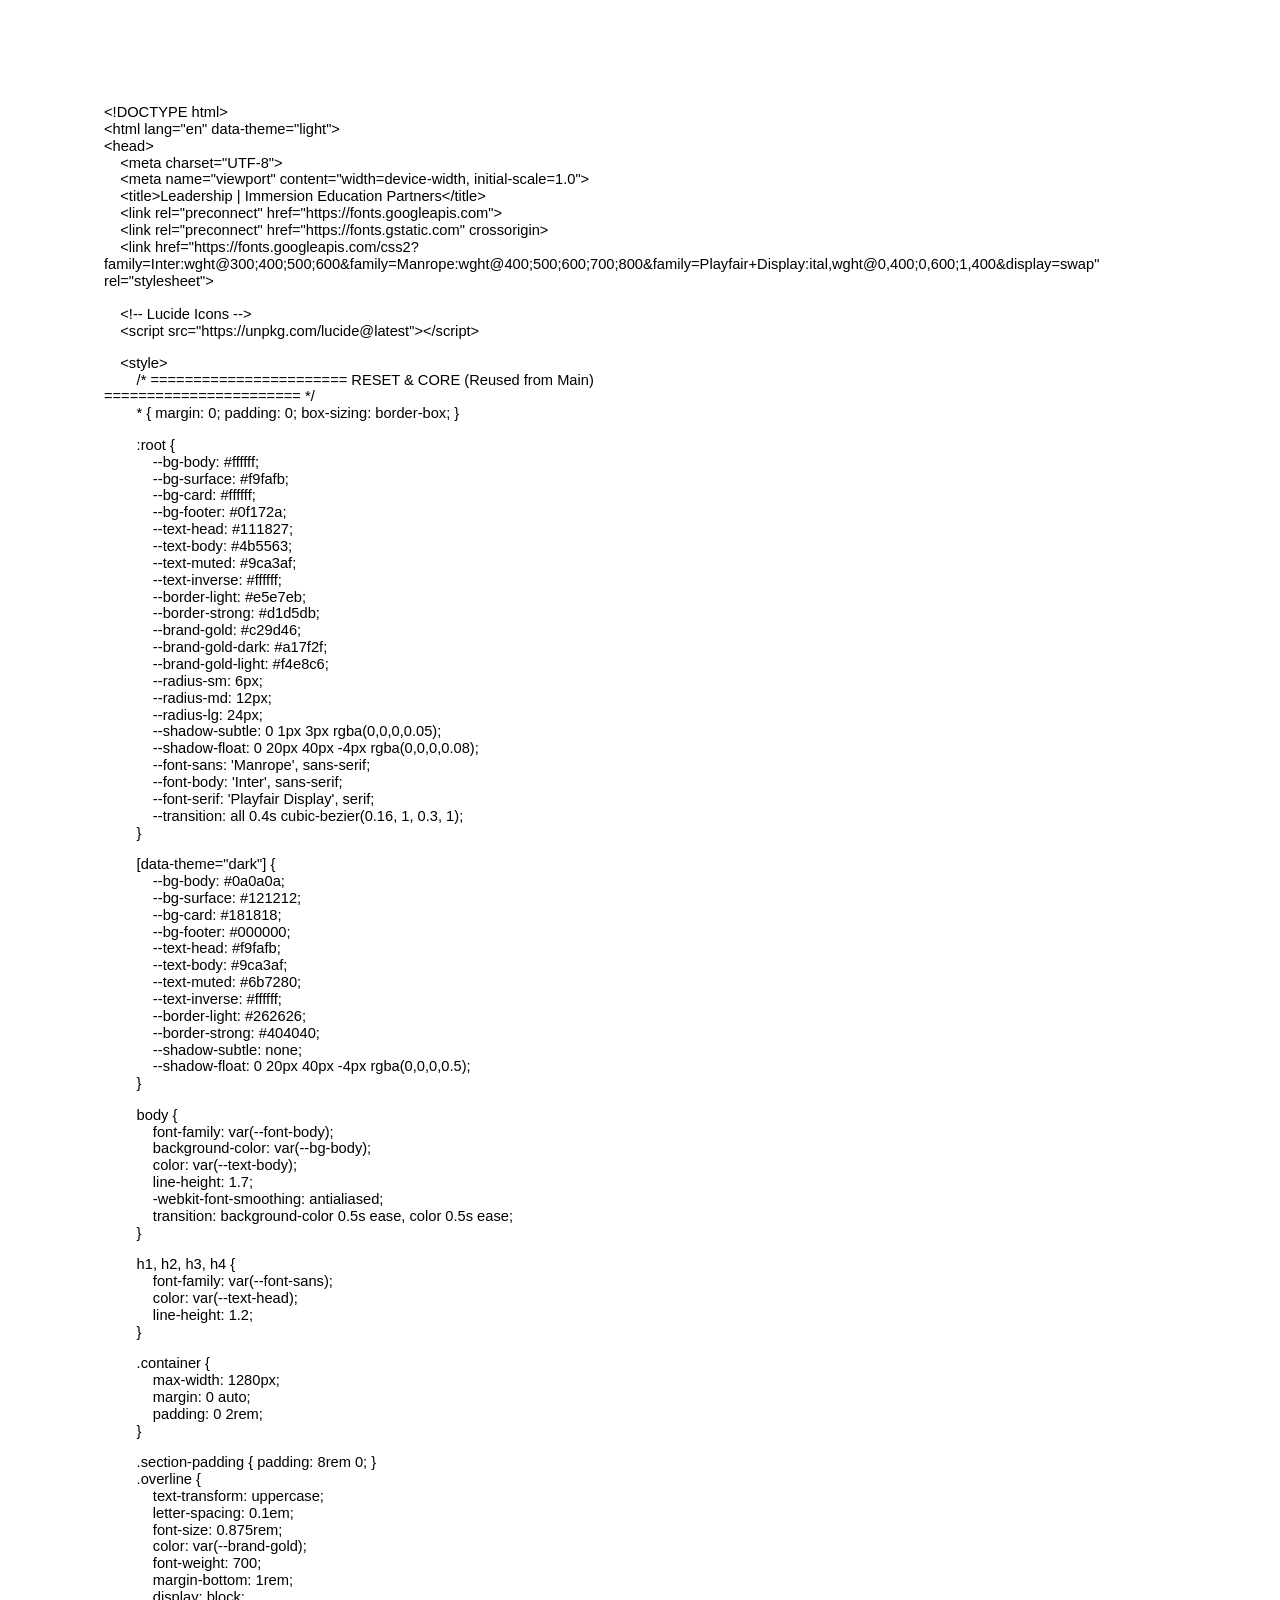
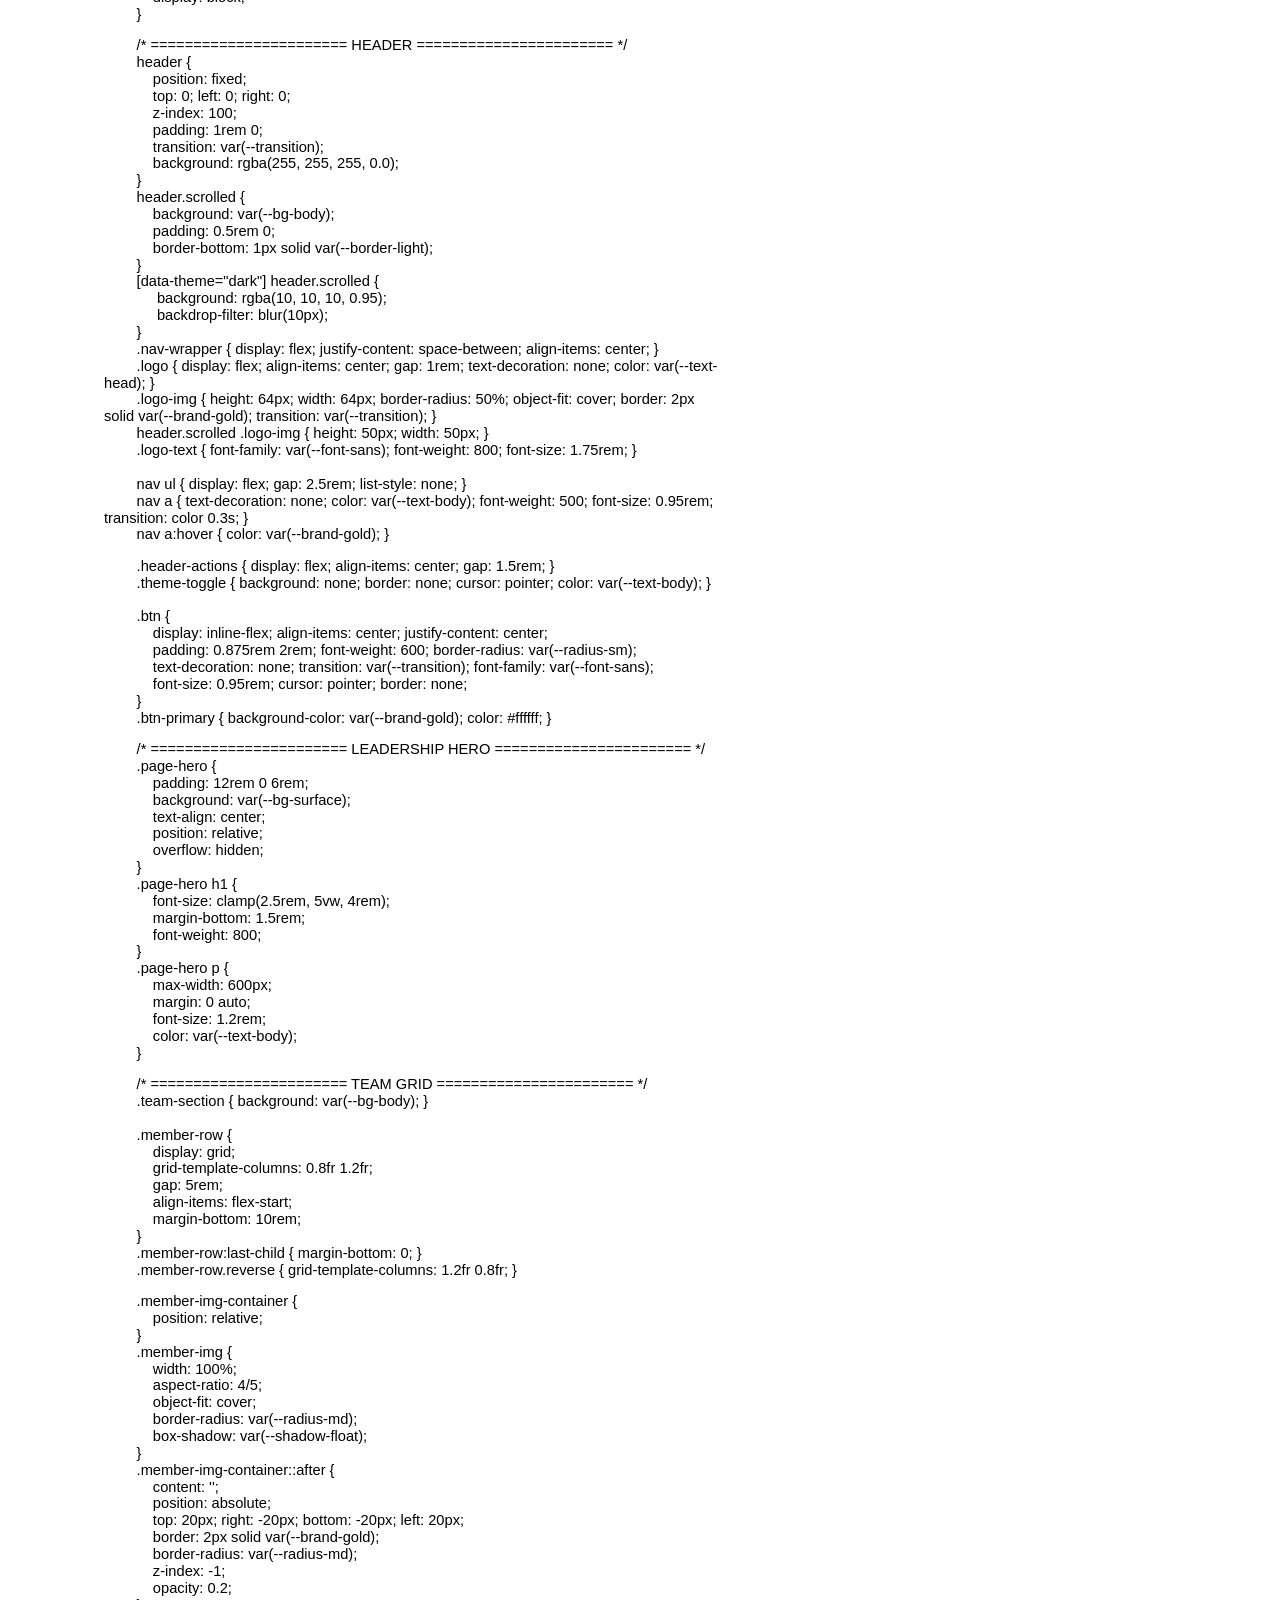
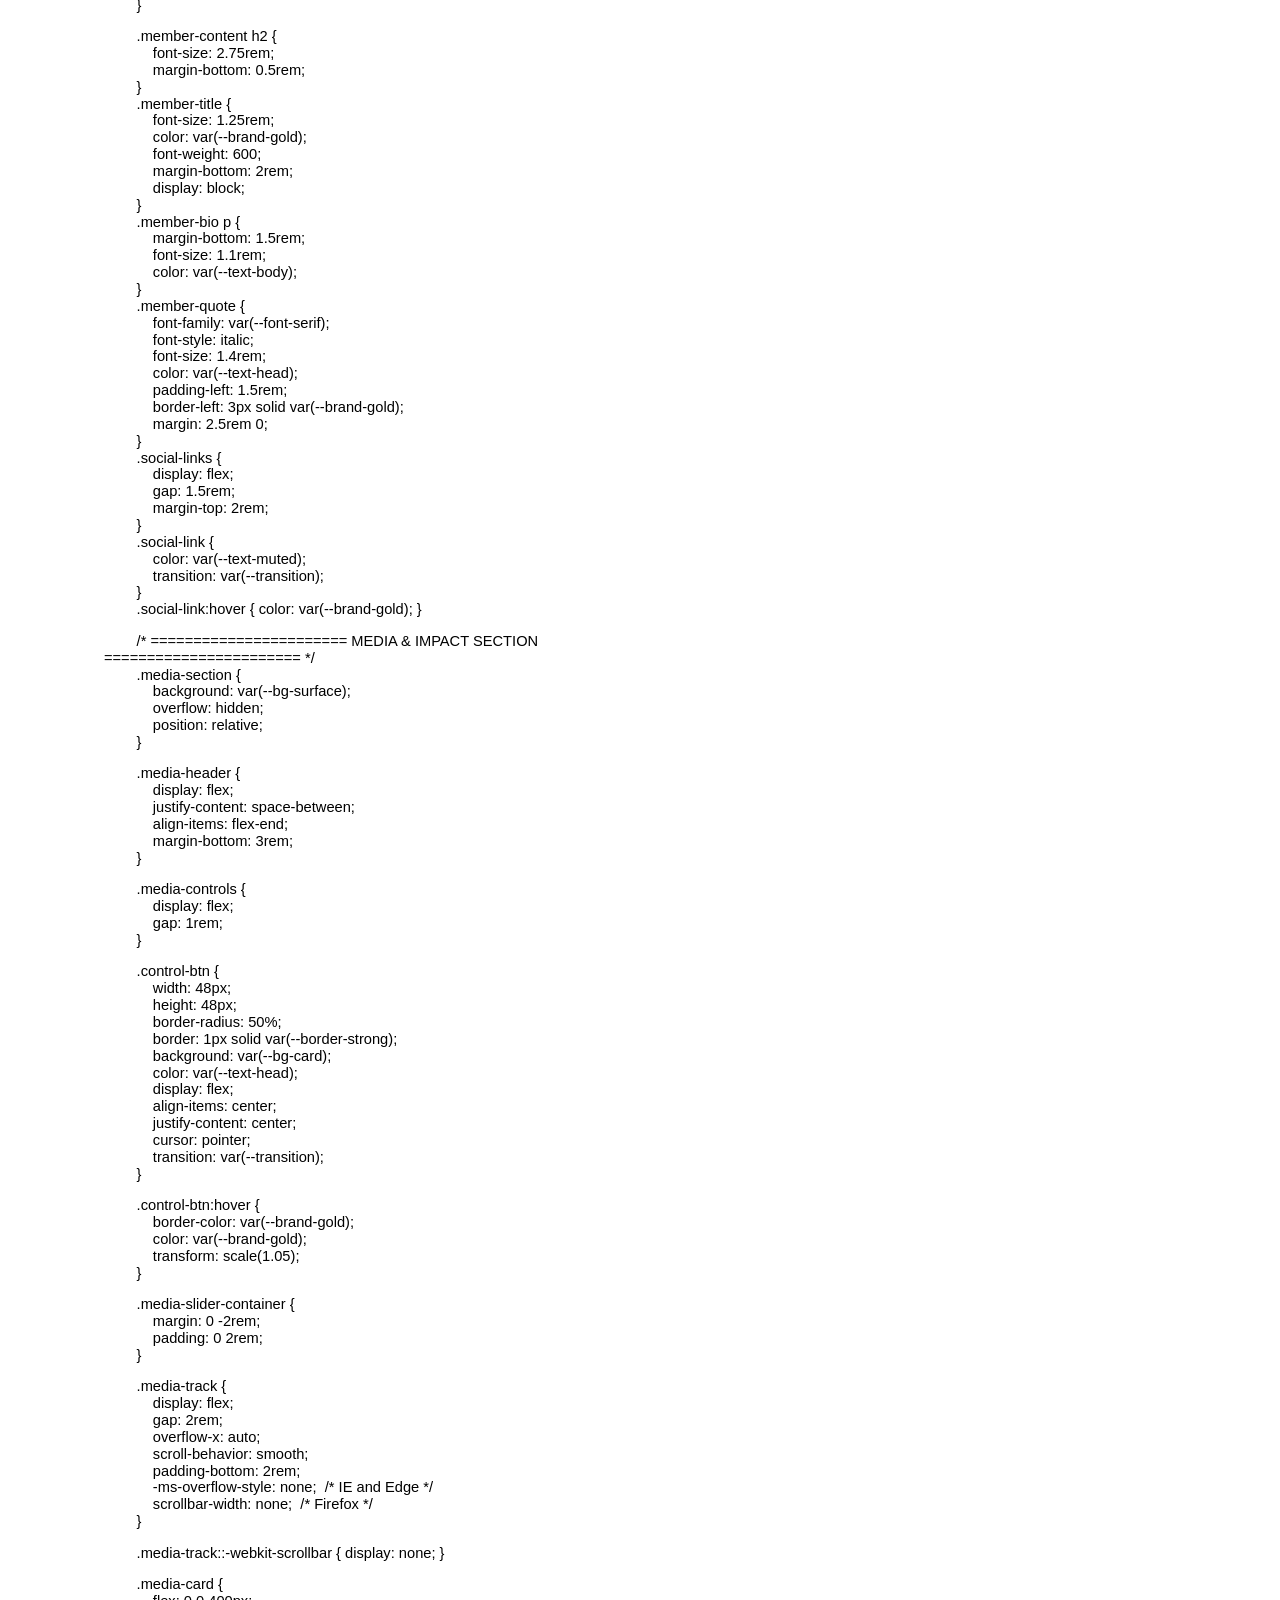
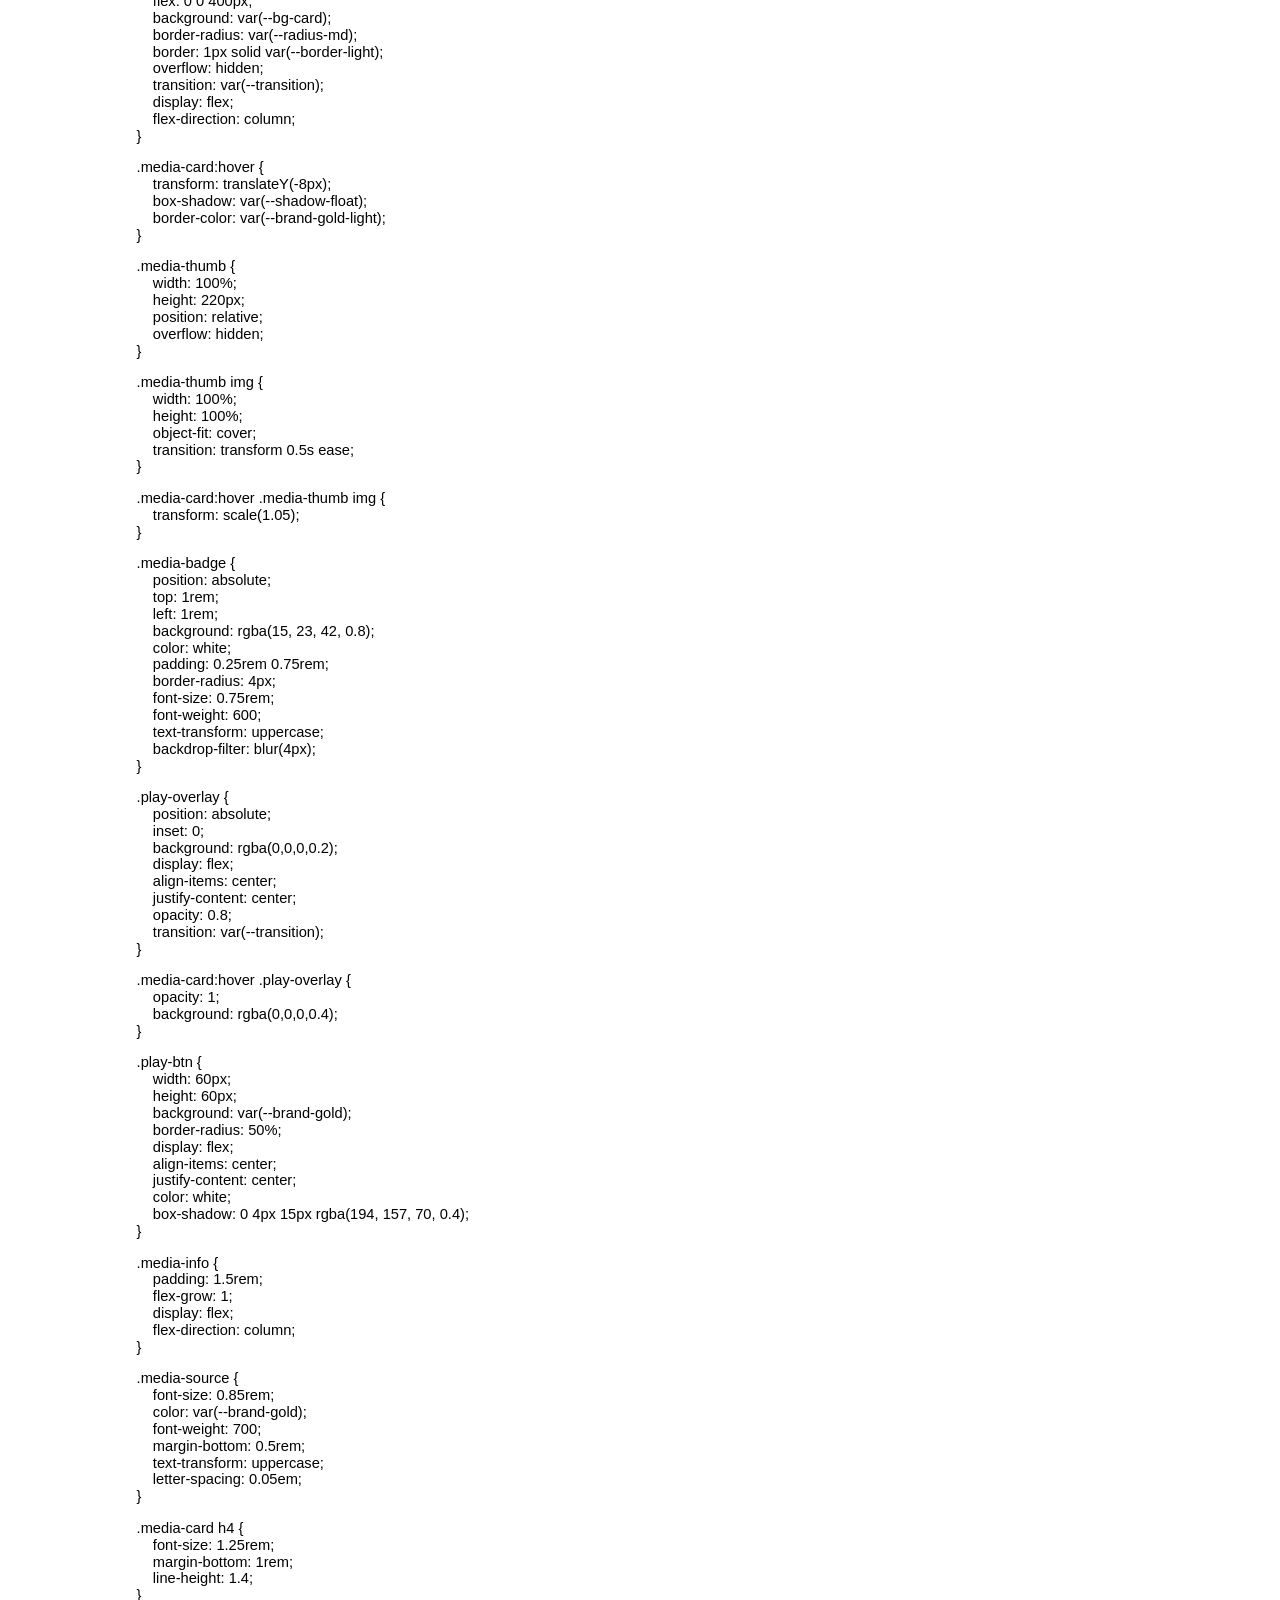
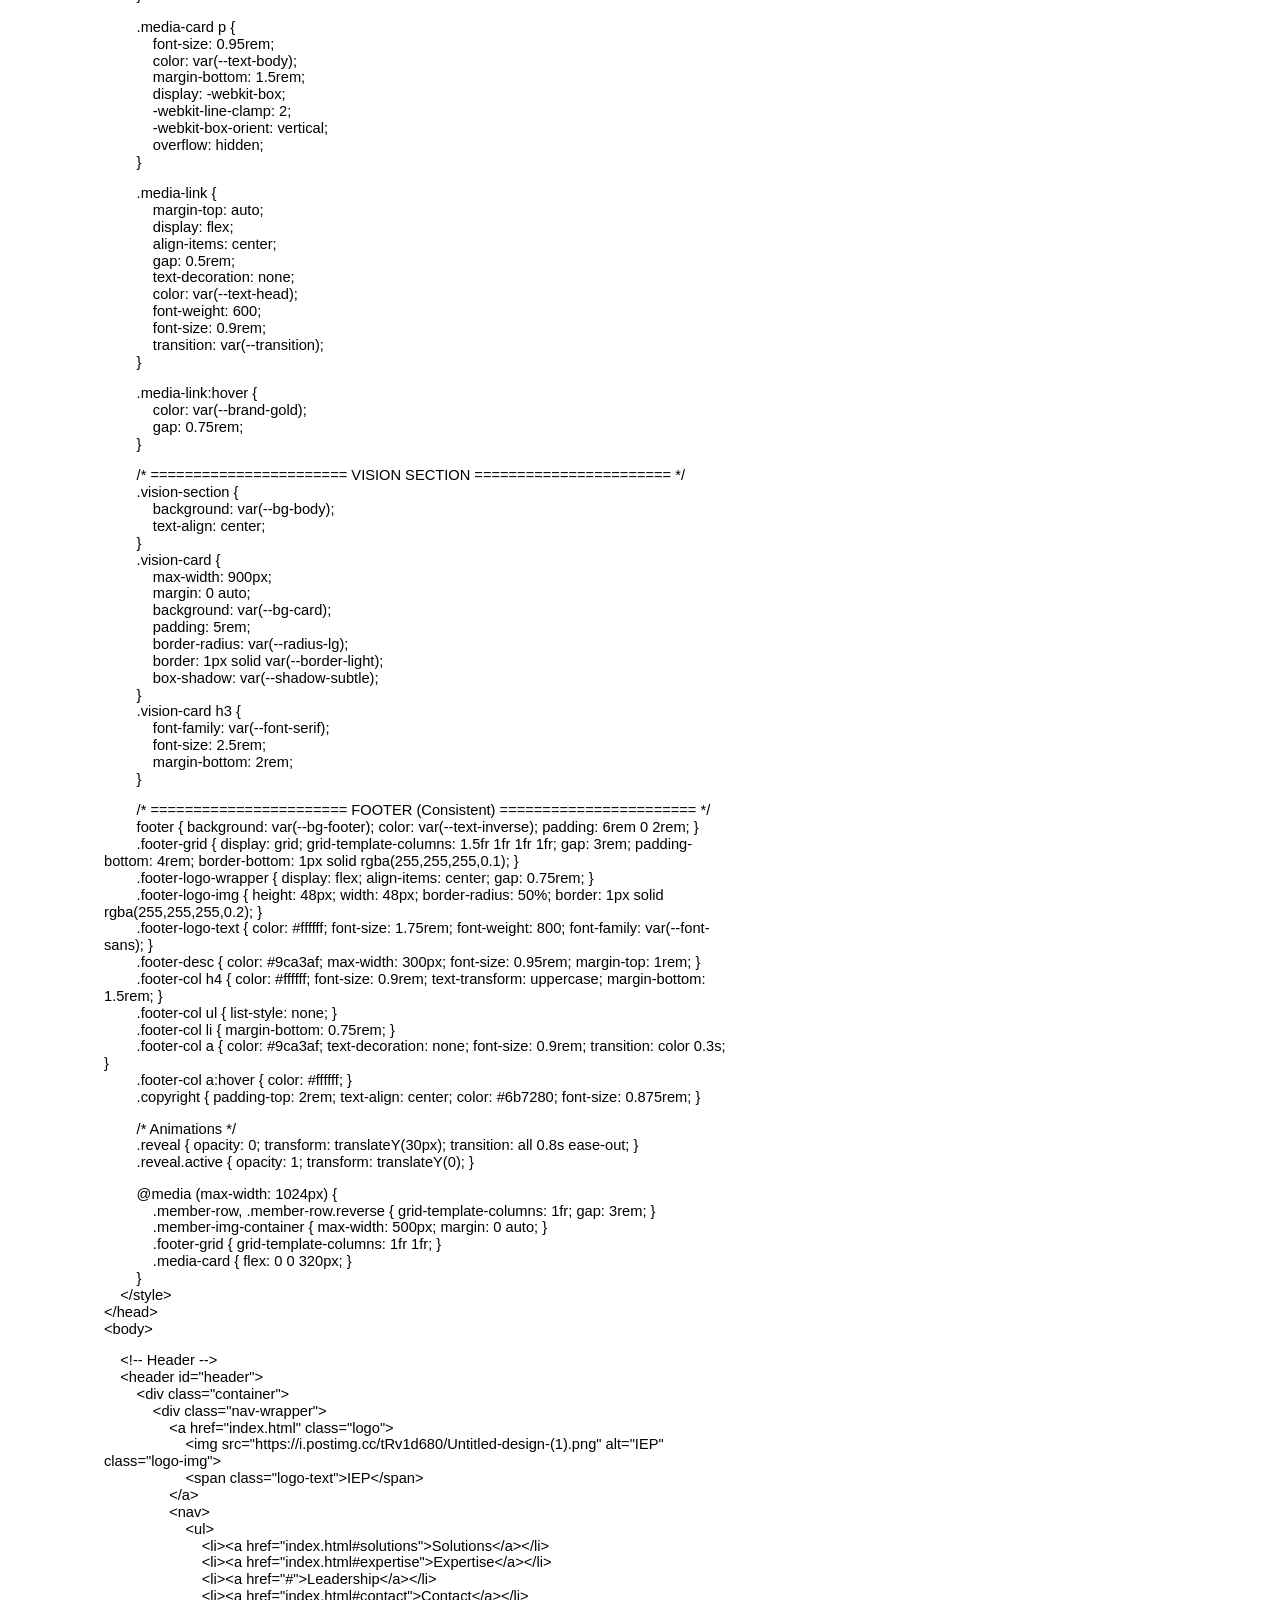
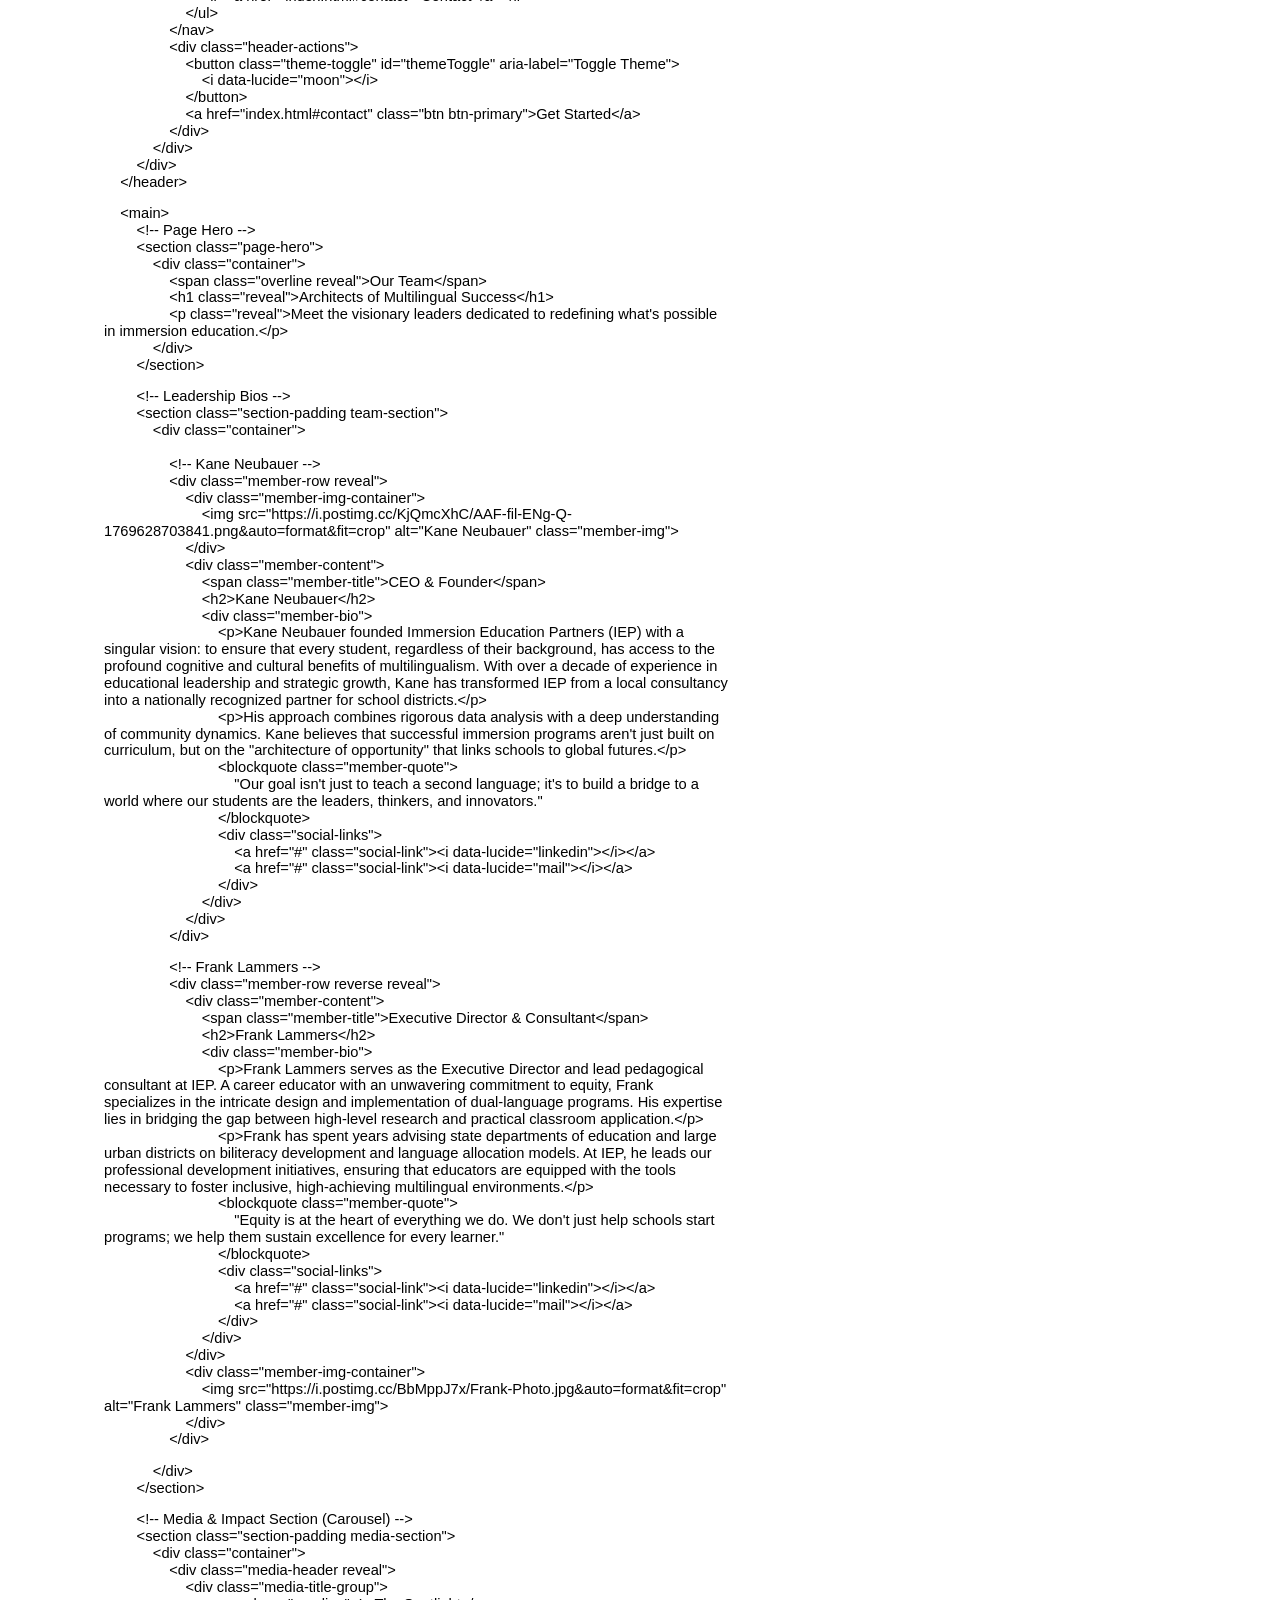
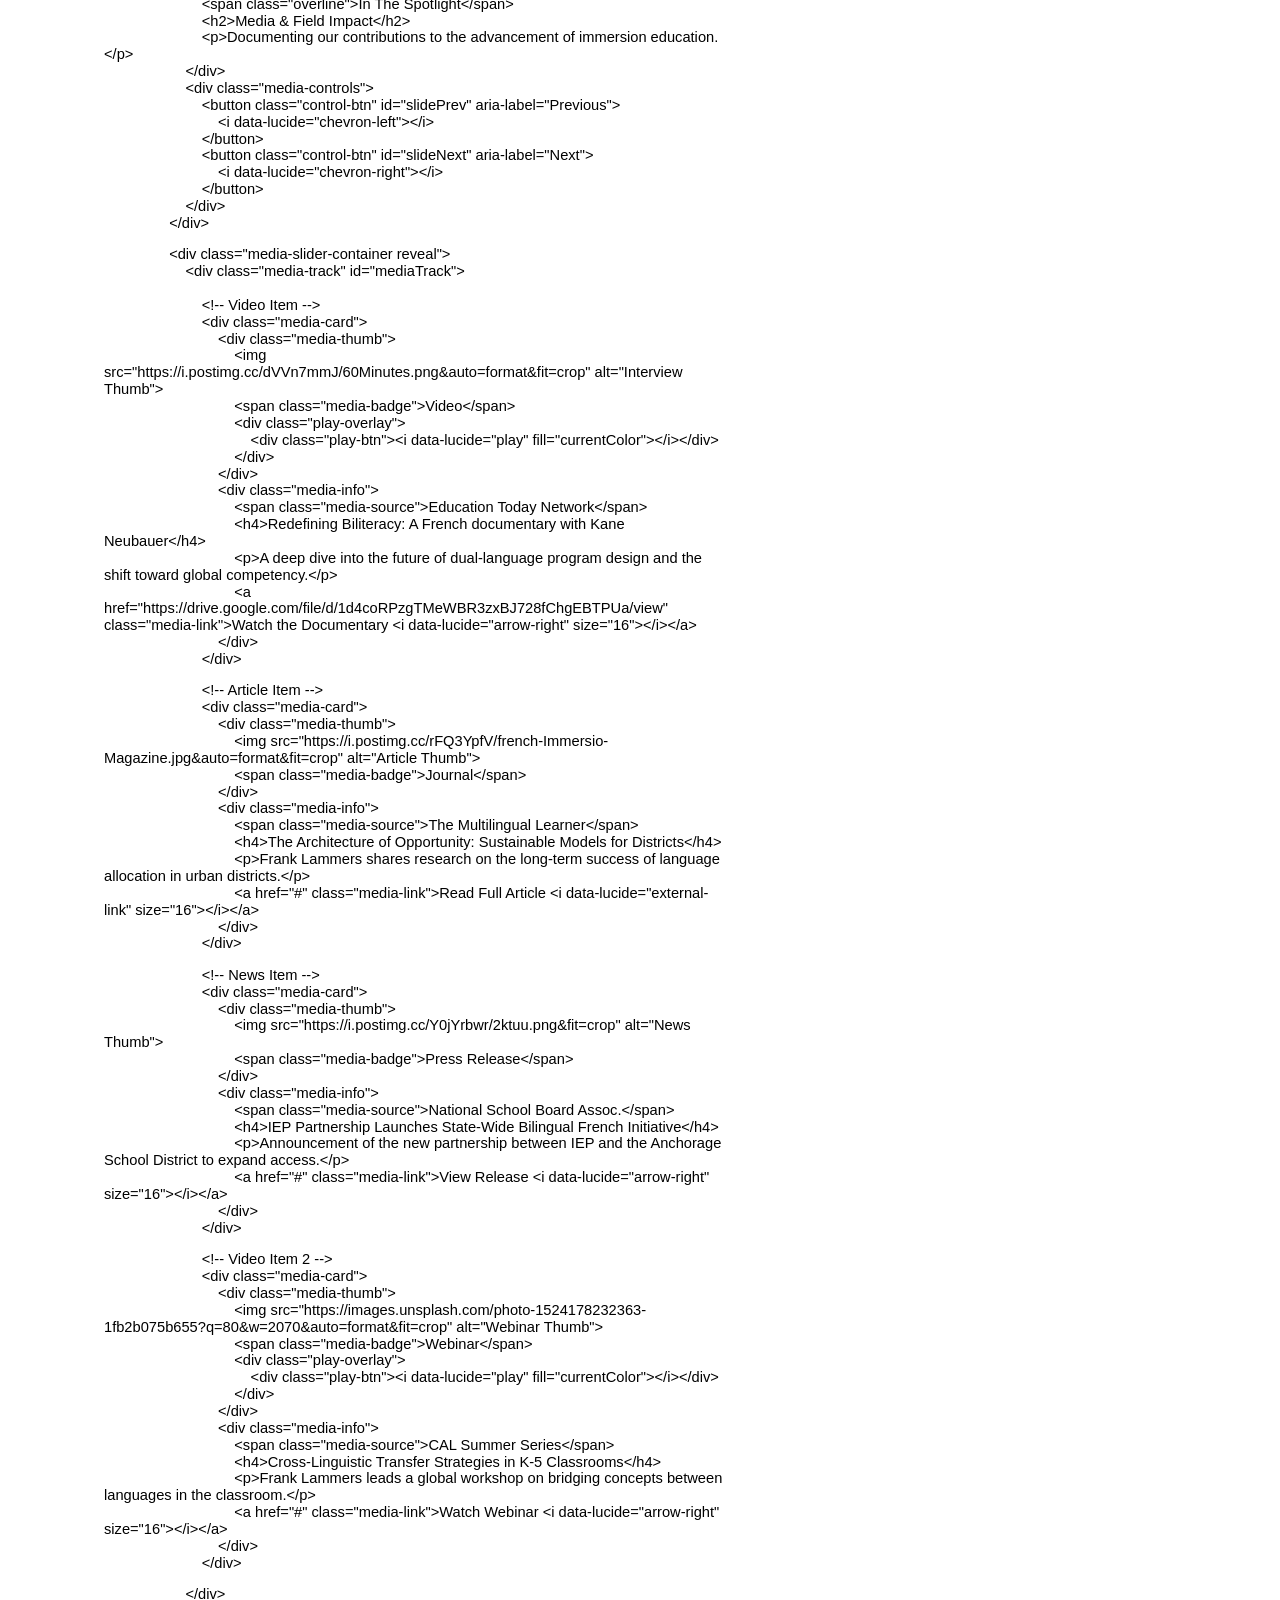
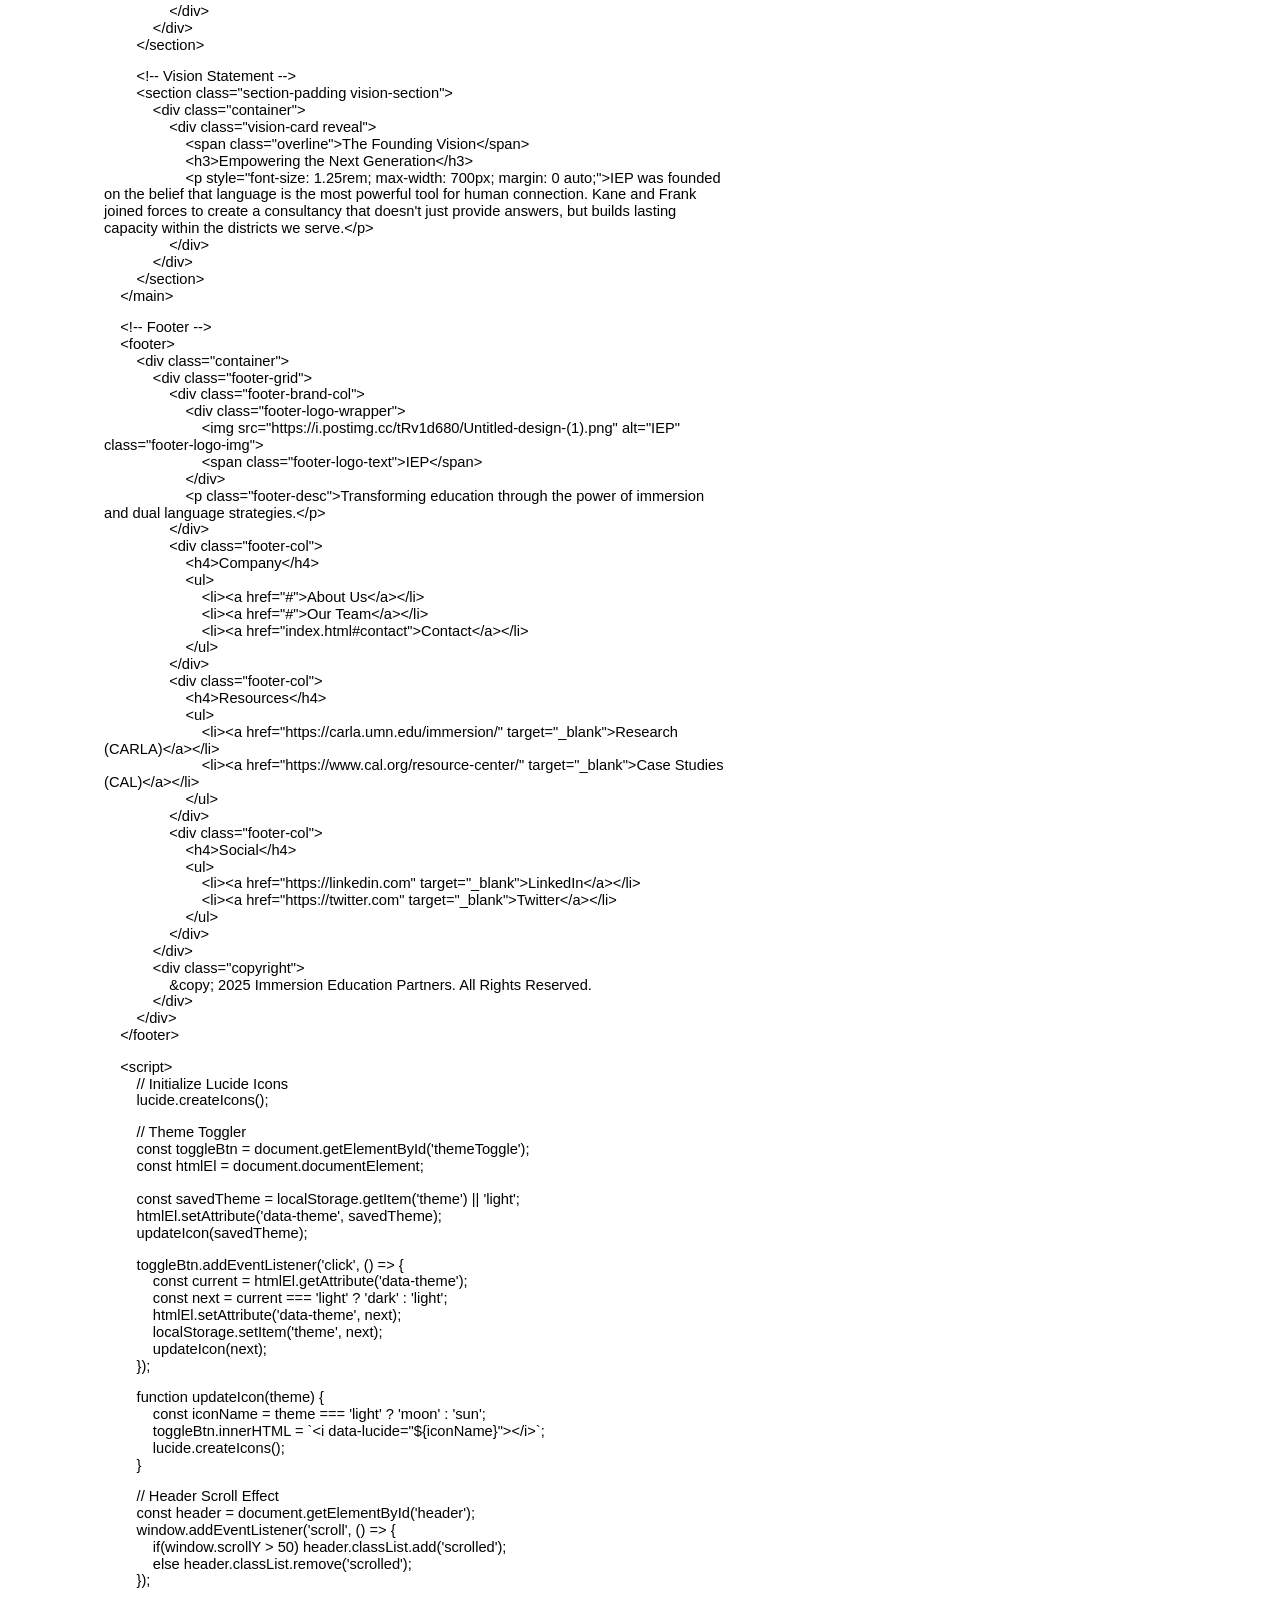
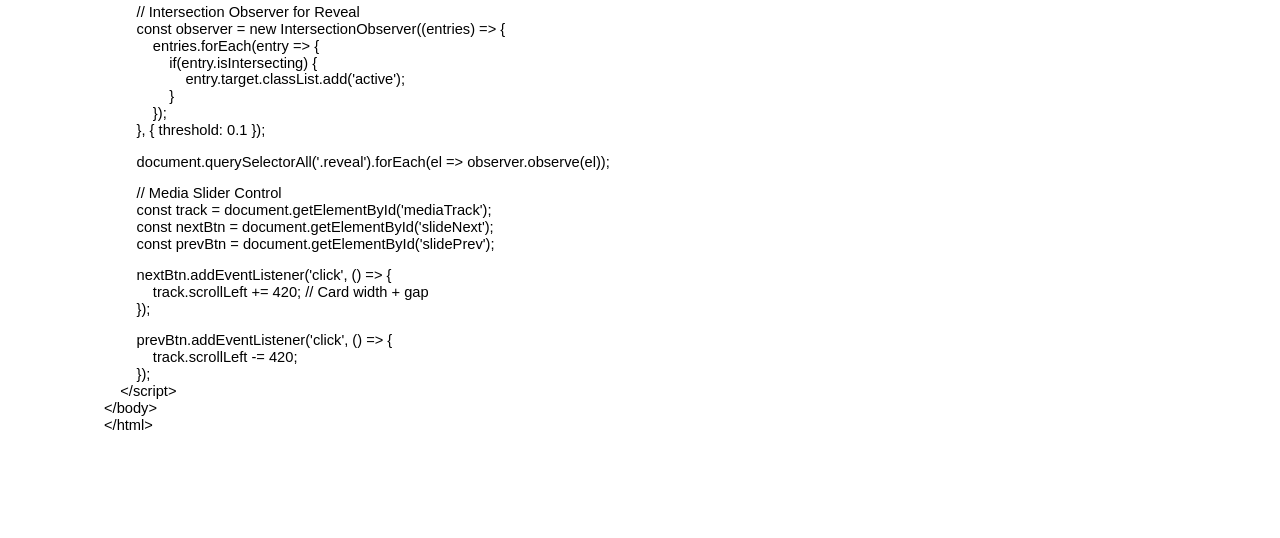
==== leadership.html @ 946ef9cc "Add files via upload" ====
<html><head><meta content="text/html; charset=UTF-8" http-equiv="content-type"><style type="text/css">ol{margin:0;padding:0}table td,table th{padding:0}.c0{color:#000000;font-weight:400;text-decoration:none;vertical-align:baseline;font-size:11pt;font-family:"Arial";font-style:normal}.c1{padding-top:0pt;padding-bottom:0pt;line-height:1.15;orphans:2;widows:2;text-align:left}.c3{background-color:#ffffff;max-width:468pt;padding:72pt 72pt 72pt 72pt}.c2{height:11pt}.title{padding-top:0pt;color:#000000;font-size:26pt;padding-bottom:3pt;font-family:"Arial";line-height:1.15;page-break-after:avoid;orphans:2;widows:2;text-align:left}.subtitle{padding-top:0pt;color:#666666;font-size:15pt;padding-bottom:16pt;font-family:"Arial";line-height:1.15;page-break-after:avoid;orphans:2;widows:2;text-align:left}li{color:#000000;font-size:11pt;font-family:"Arial"}p{margin:0;color:#000000;font-size:11pt;font-family:"Arial"}h1{padding-top:20pt;color:#000000;font-size:20pt;padding-bottom:6pt;font-family:"Arial";line-height:1.15;page-break-after:avoid;orphans:2;widows:2;text-align:left}h2{padding-top:18pt;color:#000000;font-size:16pt;padding-bottom:6pt;font-family:"Arial";line-height:1.15;page-break-after:avoid;orphans:2;widows:2;text-align:left}h3{padding-top:16pt;color:#434343;font-size:14pt;padding-bottom:4pt;font-family:"Arial";line-height:1.15;page-break-after:avoid;orphans:2;widows:2;text-align:left}h4{padding-top:14pt;color:#666666;font-size:12pt;padding-bottom:4pt;font-family:"Arial";line-height:1.15;page-break-after:avoid;orphans:2;widows:2;text-align:left}h5{padding-top:12pt;color:#666666;font-size:11pt;padding-bottom:4pt;font-family:"Arial";line-height:1.15;page-break-after:avoid;orphans:2;widows:2;text-align:left}h6{padding-top:12pt;color:#666666;font-size:11pt;padding-bottom:4pt;font-family:"Arial";line-height:1.15;page-break-after:avoid;font-style:italic;orphans:2;widows:2;text-align:left}</style></head><body class="c3 doc-content"><p class="c1"><span class="c0">&lt;!DOCTYPE html&gt;</span></p><p class="c1"><span class="c0">&lt;html lang=&quot;en&quot; data-theme=&quot;light&quot;&gt;</span></p><p class="c1"><span class="c0">&lt;head&gt;</span></p><p class="c1"><span class="c0">&nbsp; &nbsp; &lt;meta charset=&quot;UTF-8&quot;&gt;</span></p><p class="c1"><span class="c0">&nbsp; &nbsp; &lt;meta name=&quot;viewport&quot; content=&quot;width=device-width, initial-scale=1.0&quot;&gt;</span></p><p class="c1"><span class="c0">&nbsp; &nbsp; &lt;title&gt;Leadership | Immersion Education Partners&lt;/title&gt;</span></p><p class="c1"><span class="c0">&nbsp; &nbsp; &lt;link rel=&quot;preconnect&quot; href=&quot;https://fonts.googleapis.com&quot;&gt;</span></p><p class="c1"><span class="c0">&nbsp; &nbsp; &lt;link rel=&quot;preconnect&quot; href=&quot;https://fonts.gstatic.com&quot; crossorigin&gt;</span></p><p class="c1"><span class="c0">&nbsp; &nbsp; &lt;link href=&quot;https://fonts.googleapis.com/css2?family=Inter:wght@300;400;500;600&amp;family=Manrope:wght@400;500;600;700;800&amp;family=Playfair+Display:ital,wght@0,400;0,600;1,400&amp;display=swap&quot; rel=&quot;stylesheet&quot;&gt;</span></p><p class="c1"><span class="c0">&nbsp; &nbsp; </span></p><p class="c1"><span class="c0">&nbsp; &nbsp; &lt;!-- Lucide Icons --&gt;</span></p><p class="c1"><span class="c0">&nbsp; &nbsp; &lt;script src=&quot;https://unpkg.com/lucide@latest&quot;&gt;&lt;/script&gt;</span></p><p class="c1 c2"><span class="c0"></span></p><p class="c1"><span class="c0">&nbsp; &nbsp; &lt;style&gt;</span></p><p class="c1"><span class="c0">&nbsp; &nbsp; &nbsp; &nbsp; /* ======================= RESET &amp; CORE (Reused from Main) ======================= */</span></p><p class="c1"><span class="c0">&nbsp; &nbsp; &nbsp; &nbsp; * { margin: 0; padding: 0; box-sizing: border-box; }</span></p><p class="c1 c2"><span class="c0"></span></p><p class="c1"><span class="c0">&nbsp; &nbsp; &nbsp; &nbsp; :root {</span></p><p class="c1"><span class="c0">&nbsp; &nbsp; &nbsp; &nbsp; &nbsp; &nbsp; --bg-body: #ffffff;</span></p><p class="c1"><span class="c0">&nbsp; &nbsp; &nbsp; &nbsp; &nbsp; &nbsp; --bg-surface: #f9fafb; </span></p><p class="c1"><span class="c0">&nbsp; &nbsp; &nbsp; &nbsp; &nbsp; &nbsp; --bg-card: #ffffff;</span></p><p class="c1"><span class="c0">&nbsp; &nbsp; &nbsp; &nbsp; &nbsp; &nbsp; --bg-footer: #0f172a;</span></p><p class="c1"><span class="c0">&nbsp; &nbsp; &nbsp; &nbsp; &nbsp; &nbsp; --text-head: #111827;</span></p><p class="c1"><span class="c0">&nbsp; &nbsp; &nbsp; &nbsp; &nbsp; &nbsp; --text-body: #4b5563;</span></p><p class="c1"><span class="c0">&nbsp; &nbsp; &nbsp; &nbsp; &nbsp; &nbsp; --text-muted: #9ca3af;</span></p><p class="c1"><span class="c0">&nbsp; &nbsp; &nbsp; &nbsp; &nbsp; &nbsp; --text-inverse: #ffffff;</span></p><p class="c1"><span class="c0">&nbsp; &nbsp; &nbsp; &nbsp; &nbsp; &nbsp; --border-light: #e5e7eb;</span></p><p class="c1"><span class="c0">&nbsp; &nbsp; &nbsp; &nbsp; &nbsp; &nbsp; --border-strong: #d1d5db;</span></p><p class="c1"><span class="c0">&nbsp; &nbsp; &nbsp; &nbsp; &nbsp; &nbsp; --brand-gold: #c29d46; </span></p><p class="c1"><span class="c0">&nbsp; &nbsp; &nbsp; &nbsp; &nbsp; &nbsp; --brand-gold-dark: #a17f2f;</span></p><p class="c1"><span class="c0">&nbsp; &nbsp; &nbsp; &nbsp; &nbsp; &nbsp; --brand-gold-light: #f4e8c6;</span></p><p class="c1"><span class="c0">&nbsp; &nbsp; &nbsp; &nbsp; &nbsp; &nbsp; --radius-sm: 6px;</span></p><p class="c1"><span class="c0">&nbsp; &nbsp; &nbsp; &nbsp; &nbsp; &nbsp; --radius-md: 12px;</span></p><p class="c1"><span class="c0">&nbsp; &nbsp; &nbsp; &nbsp; &nbsp; &nbsp; --radius-lg: 24px;</span></p><p class="c1"><span class="c0">&nbsp; &nbsp; &nbsp; &nbsp; &nbsp; &nbsp; --shadow-subtle: 0 1px 3px rgba(0,0,0,0.05);</span></p><p class="c1"><span class="c0">&nbsp; &nbsp; &nbsp; &nbsp; &nbsp; &nbsp; --shadow-float: 0 20px 40px -4px rgba(0,0,0,0.08);</span></p><p class="c1"><span class="c0">&nbsp; &nbsp; &nbsp; &nbsp; &nbsp; &nbsp; --font-sans: &#39;Manrope&#39;, sans-serif;</span></p><p class="c1"><span class="c0">&nbsp; &nbsp; &nbsp; &nbsp; &nbsp; &nbsp; --font-body: &#39;Inter&#39;, sans-serif;</span></p><p class="c1"><span class="c0">&nbsp; &nbsp; &nbsp; &nbsp; &nbsp; &nbsp; --font-serif: &#39;Playfair Display&#39;, serif;</span></p><p class="c1"><span class="c0">&nbsp; &nbsp; &nbsp; &nbsp; &nbsp; &nbsp; --transition: all 0.4s cubic-bezier(0.16, 1, 0.3, 1);</span></p><p class="c1"><span class="c0">&nbsp; &nbsp; &nbsp; &nbsp; }</span></p><p class="c1 c2"><span class="c0"></span></p><p class="c1"><span class="c0">&nbsp; &nbsp; &nbsp; &nbsp; [data-theme=&quot;dark&quot;] {</span></p><p class="c1"><span class="c0">&nbsp; &nbsp; &nbsp; &nbsp; &nbsp; &nbsp; --bg-body: #0a0a0a;</span></p><p class="c1"><span class="c0">&nbsp; &nbsp; &nbsp; &nbsp; &nbsp; &nbsp; --bg-surface: #121212;</span></p><p class="c1"><span class="c0">&nbsp; &nbsp; &nbsp; &nbsp; &nbsp; &nbsp; --bg-card: #181818;</span></p><p class="c1"><span class="c0">&nbsp; &nbsp; &nbsp; &nbsp; &nbsp; &nbsp; --bg-footer: #000000;</span></p><p class="c1"><span class="c0">&nbsp; &nbsp; &nbsp; &nbsp; &nbsp; &nbsp; --text-head: #f9fafb;</span></p><p class="c1"><span class="c0">&nbsp; &nbsp; &nbsp; &nbsp; &nbsp; &nbsp; --text-body: #9ca3af;</span></p><p class="c1"><span class="c0">&nbsp; &nbsp; &nbsp; &nbsp; &nbsp; &nbsp; --text-muted: #6b7280;</span></p><p class="c1"><span class="c0">&nbsp; &nbsp; &nbsp; &nbsp; &nbsp; &nbsp; --text-inverse: #ffffff;</span></p><p class="c1"><span class="c0">&nbsp; &nbsp; &nbsp; &nbsp; &nbsp; &nbsp; --border-light: #262626;</span></p><p class="c1"><span class="c0">&nbsp; &nbsp; &nbsp; &nbsp; &nbsp; &nbsp; --border-strong: #404040;</span></p><p class="c1"><span class="c0">&nbsp; &nbsp; &nbsp; &nbsp; &nbsp; &nbsp; --shadow-subtle: none;</span></p><p class="c1"><span class="c0">&nbsp; &nbsp; &nbsp; &nbsp; &nbsp; &nbsp; --shadow-float: 0 20px 40px -4px rgba(0,0,0,0.5);</span></p><p class="c1"><span class="c0">&nbsp; &nbsp; &nbsp; &nbsp; }</span></p><p class="c1 c2"><span class="c0"></span></p><p class="c1"><span class="c0">&nbsp; &nbsp; &nbsp; &nbsp; body {</span></p><p class="c1"><span class="c0">&nbsp; &nbsp; &nbsp; &nbsp; &nbsp; &nbsp; font-family: var(--font-body);</span></p><p class="c1"><span class="c0">&nbsp; &nbsp; &nbsp; &nbsp; &nbsp; &nbsp; background-color: var(--bg-body);</span></p><p class="c1"><span class="c0">&nbsp; &nbsp; &nbsp; &nbsp; &nbsp; &nbsp; color: var(--text-body);</span></p><p class="c1"><span class="c0">&nbsp; &nbsp; &nbsp; &nbsp; &nbsp; &nbsp; line-height: 1.7;</span></p><p class="c1"><span class="c0">&nbsp; &nbsp; &nbsp; &nbsp; &nbsp; &nbsp; -webkit-font-smoothing: antialiased;</span></p><p class="c1"><span class="c0">&nbsp; &nbsp; &nbsp; &nbsp; &nbsp; &nbsp; transition: background-color 0.5s ease, color 0.5s ease;</span></p><p class="c1"><span class="c0">&nbsp; &nbsp; &nbsp; &nbsp; }</span></p><p class="c1 c2"><span class="c0"></span></p><p class="c1"><span class="c0">&nbsp; &nbsp; &nbsp; &nbsp; h1, h2, h3, h4 {</span></p><p class="c1"><span class="c0">&nbsp; &nbsp; &nbsp; &nbsp; &nbsp; &nbsp; font-family: var(--font-sans);</span></p><p class="c1"><span class="c0">&nbsp; &nbsp; &nbsp; &nbsp; &nbsp; &nbsp; color: var(--text-head);</span></p><p class="c1"><span class="c0">&nbsp; &nbsp; &nbsp; &nbsp; &nbsp; &nbsp; line-height: 1.2;</span></p><p class="c1"><span class="c0">&nbsp; &nbsp; &nbsp; &nbsp; }</span></p><p class="c1 c2"><span class="c0"></span></p><p class="c1"><span class="c0">&nbsp; &nbsp; &nbsp; &nbsp; .container {</span></p><p class="c1"><span class="c0">&nbsp; &nbsp; &nbsp; &nbsp; &nbsp; &nbsp; max-width: 1280px;</span></p><p class="c1"><span class="c0">&nbsp; &nbsp; &nbsp; &nbsp; &nbsp; &nbsp; margin: 0 auto;</span></p><p class="c1"><span class="c0">&nbsp; &nbsp; &nbsp; &nbsp; &nbsp; &nbsp; padding: 0 2rem;</span></p><p class="c1"><span class="c0">&nbsp; &nbsp; &nbsp; &nbsp; }</span></p><p class="c1 c2"><span class="c0"></span></p><p class="c1"><span class="c0">&nbsp; &nbsp; &nbsp; &nbsp; .section-padding { padding: 8rem 0; }</span></p><p class="c1"><span class="c0">&nbsp; &nbsp; &nbsp; &nbsp; .overline {</span></p><p class="c1"><span class="c0">&nbsp; &nbsp; &nbsp; &nbsp; &nbsp; &nbsp; text-transform: uppercase;</span></p><p class="c1"><span class="c0">&nbsp; &nbsp; &nbsp; &nbsp; &nbsp; &nbsp; letter-spacing: 0.1em;</span></p><p class="c1"><span class="c0">&nbsp; &nbsp; &nbsp; &nbsp; &nbsp; &nbsp; font-size: 0.875rem;</span></p><p class="c1"><span class="c0">&nbsp; &nbsp; &nbsp; &nbsp; &nbsp; &nbsp; color: var(--brand-gold);</span></p><p class="c1"><span class="c0">&nbsp; &nbsp; &nbsp; &nbsp; &nbsp; &nbsp; font-weight: 700;</span></p><p class="c1"><span class="c0">&nbsp; &nbsp; &nbsp; &nbsp; &nbsp; &nbsp; margin-bottom: 1rem;</span></p><p class="c1"><span class="c0">&nbsp; &nbsp; &nbsp; &nbsp; &nbsp; &nbsp; display: block;</span></p><p class="c1"><span class="c0">&nbsp; &nbsp; &nbsp; &nbsp; }</span></p><p class="c1 c2"><span class="c0"></span></p><p class="c1"><span class="c0">&nbsp; &nbsp; &nbsp; &nbsp; /* ======================= HEADER ======================= */</span></p><p class="c1"><span class="c0">&nbsp; &nbsp; &nbsp; &nbsp; header {</span></p><p class="c1"><span class="c0">&nbsp; &nbsp; &nbsp; &nbsp; &nbsp; &nbsp; position: fixed;</span></p><p class="c1"><span class="c0">&nbsp; &nbsp; &nbsp; &nbsp; &nbsp; &nbsp; top: 0; left: 0; right: 0;</span></p><p class="c1"><span class="c0">&nbsp; &nbsp; &nbsp; &nbsp; &nbsp; &nbsp; z-index: 100;</span></p><p class="c1"><span class="c0">&nbsp; &nbsp; &nbsp; &nbsp; &nbsp; &nbsp; padding: 1rem 0;</span></p><p class="c1"><span class="c0">&nbsp; &nbsp; &nbsp; &nbsp; &nbsp; &nbsp; transition: var(--transition);</span></p><p class="c1"><span class="c0">&nbsp; &nbsp; &nbsp; &nbsp; &nbsp; &nbsp; background: rgba(255, 255, 255, 0.0);</span></p><p class="c1"><span class="c0">&nbsp; &nbsp; &nbsp; &nbsp; }</span></p><p class="c1"><span class="c0">&nbsp; &nbsp; &nbsp; &nbsp; header.scrolled {</span></p><p class="c1"><span class="c0">&nbsp; &nbsp; &nbsp; &nbsp; &nbsp; &nbsp; background: var(--bg-body);</span></p><p class="c1"><span class="c0">&nbsp; &nbsp; &nbsp; &nbsp; &nbsp; &nbsp; padding: 0.5rem 0;</span></p><p class="c1"><span class="c0">&nbsp; &nbsp; &nbsp; &nbsp; &nbsp; &nbsp; border-bottom: 1px solid var(--border-light);</span></p><p class="c1"><span class="c0">&nbsp; &nbsp; &nbsp; &nbsp; }</span></p><p class="c1"><span class="c0">&nbsp; &nbsp; &nbsp; &nbsp; [data-theme=&quot;dark&quot;] header.scrolled {</span></p><p class="c1"><span class="c0">&nbsp; &nbsp; &nbsp; &nbsp; &nbsp; &nbsp; &nbsp;background: rgba(10, 10, 10, 0.95);</span></p><p class="c1"><span class="c0">&nbsp; &nbsp; &nbsp; &nbsp; &nbsp; &nbsp; &nbsp;backdrop-filter: blur(10px);</span></p><p class="c1"><span class="c0">&nbsp; &nbsp; &nbsp; &nbsp; }</span></p><p class="c1"><span class="c0">&nbsp; &nbsp; &nbsp; &nbsp; .nav-wrapper { display: flex; justify-content: space-between; align-items: center; }</span></p><p class="c1"><span class="c0">&nbsp; &nbsp; &nbsp; &nbsp; .logo { display: flex; align-items: center; gap: 1rem; text-decoration: none; color: var(--text-head); }</span></p><p class="c1"><span class="c0">&nbsp; &nbsp; &nbsp; &nbsp; .logo-img { height: 64px; width: 64px; border-radius: 50%; object-fit: cover; border: 2px solid var(--brand-gold); transition: var(--transition); }</span></p><p class="c1"><span class="c0">&nbsp; &nbsp; &nbsp; &nbsp; header.scrolled .logo-img { height: 50px; width: 50px; }</span></p><p class="c1"><span class="c0">&nbsp; &nbsp; &nbsp; &nbsp; .logo-text { font-family: var(--font-sans); font-weight: 800; font-size: 1.75rem; }</span></p><p class="c1"><span class="c0">&nbsp; &nbsp; &nbsp; &nbsp; </span></p><p class="c1"><span class="c0">&nbsp; &nbsp; &nbsp; &nbsp; nav ul { display: flex; gap: 2.5rem; list-style: none; }</span></p><p class="c1"><span class="c0">&nbsp; &nbsp; &nbsp; &nbsp; nav a { text-decoration: none; color: var(--text-body); font-weight: 500; font-size: 0.95rem; transition: color 0.3s; }</span></p><p class="c1"><span class="c0">&nbsp; &nbsp; &nbsp; &nbsp; nav a:hover { color: var(--brand-gold); }</span></p><p class="c1 c2"><span class="c0"></span></p><p class="c1"><span class="c0">&nbsp; &nbsp; &nbsp; &nbsp; .header-actions { display: flex; align-items: center; gap: 1.5rem; }</span></p><p class="c1"><span class="c0">&nbsp; &nbsp; &nbsp; &nbsp; .theme-toggle { background: none; border: none; cursor: pointer; color: var(--text-body); }</span></p><p class="c1"><span class="c0">&nbsp; &nbsp; &nbsp; &nbsp; </span></p><p class="c1"><span class="c0">&nbsp; &nbsp; &nbsp; &nbsp; .btn {</span></p><p class="c1"><span class="c0">&nbsp; &nbsp; &nbsp; &nbsp; &nbsp; &nbsp; display: inline-flex; align-items: center; justify-content: center;</span></p><p class="c1"><span class="c0">&nbsp; &nbsp; &nbsp; &nbsp; &nbsp; &nbsp; padding: 0.875rem 2rem; font-weight: 600; border-radius: var(--radius-sm);</span></p><p class="c1"><span class="c0">&nbsp; &nbsp; &nbsp; &nbsp; &nbsp; &nbsp; text-decoration: none; transition: var(--transition); font-family: var(--font-sans);</span></p><p class="c1"><span class="c0">&nbsp; &nbsp; &nbsp; &nbsp; &nbsp; &nbsp; font-size: 0.95rem; cursor: pointer; border: none;</span></p><p class="c1"><span class="c0">&nbsp; &nbsp; &nbsp; &nbsp; }</span></p><p class="c1"><span class="c0">&nbsp; &nbsp; &nbsp; &nbsp; .btn-primary { background-color: var(--brand-gold); color: #ffffff; }</span></p><p class="c1 c2"><span class="c0"></span></p><p class="c1"><span class="c0">&nbsp; &nbsp; &nbsp; &nbsp; /* ======================= LEADERSHIP HERO ======================= */</span></p><p class="c1"><span class="c0">&nbsp; &nbsp; &nbsp; &nbsp; .page-hero {</span></p><p class="c1"><span class="c0">&nbsp; &nbsp; &nbsp; &nbsp; &nbsp; &nbsp; padding: 12rem 0 6rem;</span></p><p class="c1"><span class="c0">&nbsp; &nbsp; &nbsp; &nbsp; &nbsp; &nbsp; background: var(--bg-surface);</span></p><p class="c1"><span class="c0">&nbsp; &nbsp; &nbsp; &nbsp; &nbsp; &nbsp; text-align: center;</span></p><p class="c1"><span class="c0">&nbsp; &nbsp; &nbsp; &nbsp; &nbsp; &nbsp; position: relative;</span></p><p class="c1"><span class="c0">&nbsp; &nbsp; &nbsp; &nbsp; &nbsp; &nbsp; overflow: hidden;</span></p><p class="c1"><span class="c0">&nbsp; &nbsp; &nbsp; &nbsp; }</span></p><p class="c1"><span class="c0">&nbsp; &nbsp; &nbsp; &nbsp; .page-hero h1 {</span></p><p class="c1"><span class="c0">&nbsp; &nbsp; &nbsp; &nbsp; &nbsp; &nbsp; font-size: clamp(2.5rem, 5vw, 4rem);</span></p><p class="c1"><span class="c0">&nbsp; &nbsp; &nbsp; &nbsp; &nbsp; &nbsp; margin-bottom: 1.5rem;</span></p><p class="c1"><span class="c0">&nbsp; &nbsp; &nbsp; &nbsp; &nbsp; &nbsp; font-weight: 800;</span></p><p class="c1"><span class="c0">&nbsp; &nbsp; &nbsp; &nbsp; }</span></p><p class="c1"><span class="c0">&nbsp; &nbsp; &nbsp; &nbsp; .page-hero p {</span></p><p class="c1"><span class="c0">&nbsp; &nbsp; &nbsp; &nbsp; &nbsp; &nbsp; max-width: 600px;</span></p><p class="c1"><span class="c0">&nbsp; &nbsp; &nbsp; &nbsp; &nbsp; &nbsp; margin: 0 auto;</span></p><p class="c1"><span class="c0">&nbsp; &nbsp; &nbsp; &nbsp; &nbsp; &nbsp; font-size: 1.2rem;</span></p><p class="c1"><span class="c0">&nbsp; &nbsp; &nbsp; &nbsp; &nbsp; &nbsp; color: var(--text-body);</span></p><p class="c1"><span class="c0">&nbsp; &nbsp; &nbsp; &nbsp; }</span></p><p class="c1 c2"><span class="c0"></span></p><p class="c1"><span class="c0">&nbsp; &nbsp; &nbsp; &nbsp; /* ======================= TEAM GRID ======================= */</span></p><p class="c1"><span class="c0">&nbsp; &nbsp; &nbsp; &nbsp; .team-section { background: var(--bg-body); }</span></p><p class="c1"><span class="c0">&nbsp; &nbsp; &nbsp; &nbsp; </span></p><p class="c1"><span class="c0">&nbsp; &nbsp; &nbsp; &nbsp; .member-row {</span></p><p class="c1"><span class="c0">&nbsp; &nbsp; &nbsp; &nbsp; &nbsp; &nbsp; display: grid;</span></p><p class="c1"><span class="c0">&nbsp; &nbsp; &nbsp; &nbsp; &nbsp; &nbsp; grid-template-columns: 0.8fr 1.2fr;</span></p><p class="c1"><span class="c0">&nbsp; &nbsp; &nbsp; &nbsp; &nbsp; &nbsp; gap: 5rem;</span></p><p class="c1"><span class="c0">&nbsp; &nbsp; &nbsp; &nbsp; &nbsp; &nbsp; align-items: flex-start;</span></p><p class="c1"><span class="c0">&nbsp; &nbsp; &nbsp; &nbsp; &nbsp; &nbsp; margin-bottom: 10rem;</span></p><p class="c1"><span class="c0">&nbsp; &nbsp; &nbsp; &nbsp; }</span></p><p class="c1"><span class="c0">&nbsp; &nbsp; &nbsp; &nbsp; .member-row:last-child { margin-bottom: 0; }</span></p><p class="c1"><span class="c0">&nbsp; &nbsp; &nbsp; &nbsp; .member-row.reverse { grid-template-columns: 1.2fr 0.8fr; }</span></p><p class="c1 c2"><span class="c0"></span></p><p class="c1"><span class="c0">&nbsp; &nbsp; &nbsp; &nbsp; .member-img-container {</span></p><p class="c1"><span class="c0">&nbsp; &nbsp; &nbsp; &nbsp; &nbsp; &nbsp; position: relative;</span></p><p class="c1"><span class="c0">&nbsp; &nbsp; &nbsp; &nbsp; }</span></p><p class="c1"><span class="c0">&nbsp; &nbsp; &nbsp; &nbsp; .member-img {</span></p><p class="c1"><span class="c0">&nbsp; &nbsp; &nbsp; &nbsp; &nbsp; &nbsp; width: 100%;</span></p><p class="c1"><span class="c0">&nbsp; &nbsp; &nbsp; &nbsp; &nbsp; &nbsp; aspect-ratio: 4/5;</span></p><p class="c1"><span class="c0">&nbsp; &nbsp; &nbsp; &nbsp; &nbsp; &nbsp; object-fit: cover;</span></p><p class="c1"><span class="c0">&nbsp; &nbsp; &nbsp; &nbsp; &nbsp; &nbsp; border-radius: var(--radius-md);</span></p><p class="c1"><span class="c0">&nbsp; &nbsp; &nbsp; &nbsp; &nbsp; &nbsp; box-shadow: var(--shadow-float);</span></p><p class="c1"><span class="c0">&nbsp; &nbsp; &nbsp; &nbsp; }</span></p><p class="c1"><span class="c0">&nbsp; &nbsp; &nbsp; &nbsp; .member-img-container::after {</span></p><p class="c1"><span class="c0">&nbsp; &nbsp; &nbsp; &nbsp; &nbsp; &nbsp; content: &#39;&#39;;</span></p><p class="c1"><span class="c0">&nbsp; &nbsp; &nbsp; &nbsp; &nbsp; &nbsp; position: absolute;</span></p><p class="c1"><span class="c0">&nbsp; &nbsp; &nbsp; &nbsp; &nbsp; &nbsp; top: 20px; right: -20px; bottom: -20px; left: 20px;</span></p><p class="c1"><span class="c0">&nbsp; &nbsp; &nbsp; &nbsp; &nbsp; &nbsp; border: 2px solid var(--brand-gold);</span></p><p class="c1"><span class="c0">&nbsp; &nbsp; &nbsp; &nbsp; &nbsp; &nbsp; border-radius: var(--radius-md);</span></p><p class="c1"><span class="c0">&nbsp; &nbsp; &nbsp; &nbsp; &nbsp; &nbsp; z-index: -1;</span></p><p class="c1"><span class="c0">&nbsp; &nbsp; &nbsp; &nbsp; &nbsp; &nbsp; opacity: 0.2;</span></p><p class="c1"><span class="c0">&nbsp; &nbsp; &nbsp; &nbsp; }</span></p><p class="c1 c2"><span class="c0"></span></p><p class="c1"><span class="c0">&nbsp; &nbsp; &nbsp; &nbsp; .member-content h2 {</span></p><p class="c1"><span class="c0">&nbsp; &nbsp; &nbsp; &nbsp; &nbsp; &nbsp; font-size: 2.75rem;</span></p><p class="c1"><span class="c0">&nbsp; &nbsp; &nbsp; &nbsp; &nbsp; &nbsp; margin-bottom: 0.5rem;</span></p><p class="c1"><span class="c0">&nbsp; &nbsp; &nbsp; &nbsp; }</span></p><p class="c1"><span class="c0">&nbsp; &nbsp; &nbsp; &nbsp; .member-title {</span></p><p class="c1"><span class="c0">&nbsp; &nbsp; &nbsp; &nbsp; &nbsp; &nbsp; font-size: 1.25rem;</span></p><p class="c1"><span class="c0">&nbsp; &nbsp; &nbsp; &nbsp; &nbsp; &nbsp; color: var(--brand-gold);</span></p><p class="c1"><span class="c0">&nbsp; &nbsp; &nbsp; &nbsp; &nbsp; &nbsp; font-weight: 600;</span></p><p class="c1"><span class="c0">&nbsp; &nbsp; &nbsp; &nbsp; &nbsp; &nbsp; margin-bottom: 2rem;</span></p><p class="c1"><span class="c0">&nbsp; &nbsp; &nbsp; &nbsp; &nbsp; &nbsp; display: block;</span></p><p class="c1"><span class="c0">&nbsp; &nbsp; &nbsp; &nbsp; }</span></p><p class="c1"><span class="c0">&nbsp; &nbsp; &nbsp; &nbsp; .member-bio p {</span></p><p class="c1"><span class="c0">&nbsp; &nbsp; &nbsp; &nbsp; &nbsp; &nbsp; margin-bottom: 1.5rem;</span></p><p class="c1"><span class="c0">&nbsp; &nbsp; &nbsp; &nbsp; &nbsp; &nbsp; font-size: 1.1rem;</span></p><p class="c1"><span class="c0">&nbsp; &nbsp; &nbsp; &nbsp; &nbsp; &nbsp; color: var(--text-body);</span></p><p class="c1"><span class="c0">&nbsp; &nbsp; &nbsp; &nbsp; }</span></p><p class="c1"><span class="c0">&nbsp; &nbsp; &nbsp; &nbsp; .member-quote {</span></p><p class="c1"><span class="c0">&nbsp; &nbsp; &nbsp; &nbsp; &nbsp; &nbsp; font-family: var(--font-serif);</span></p><p class="c1"><span class="c0">&nbsp; &nbsp; &nbsp; &nbsp; &nbsp; &nbsp; font-style: italic;</span></p><p class="c1"><span class="c0">&nbsp; &nbsp; &nbsp; &nbsp; &nbsp; &nbsp; font-size: 1.4rem;</span></p><p class="c1"><span class="c0">&nbsp; &nbsp; &nbsp; &nbsp; &nbsp; &nbsp; color: var(--text-head);</span></p><p class="c1"><span class="c0">&nbsp; &nbsp; &nbsp; &nbsp; &nbsp; &nbsp; padding-left: 1.5rem;</span></p><p class="c1"><span class="c0">&nbsp; &nbsp; &nbsp; &nbsp; &nbsp; &nbsp; border-left: 3px solid var(--brand-gold);</span></p><p class="c1"><span class="c0">&nbsp; &nbsp; &nbsp; &nbsp; &nbsp; &nbsp; margin: 2.5rem 0;</span></p><p class="c1"><span class="c0">&nbsp; &nbsp; &nbsp; &nbsp; }</span></p><p class="c1"><span class="c0">&nbsp; &nbsp; &nbsp; &nbsp; .social-links {</span></p><p class="c1"><span class="c0">&nbsp; &nbsp; &nbsp; &nbsp; &nbsp; &nbsp; display: flex;</span></p><p class="c1"><span class="c0">&nbsp; &nbsp; &nbsp; &nbsp; &nbsp; &nbsp; gap: 1.5rem;</span></p><p class="c1"><span class="c0">&nbsp; &nbsp; &nbsp; &nbsp; &nbsp; &nbsp; margin-top: 2rem;</span></p><p class="c1"><span class="c0">&nbsp; &nbsp; &nbsp; &nbsp; }</span></p><p class="c1"><span class="c0">&nbsp; &nbsp; &nbsp; &nbsp; .social-link {</span></p><p class="c1"><span class="c0">&nbsp; &nbsp; &nbsp; &nbsp; &nbsp; &nbsp; color: var(--text-muted);</span></p><p class="c1"><span class="c0">&nbsp; &nbsp; &nbsp; &nbsp; &nbsp; &nbsp; transition: var(--transition);</span></p><p class="c1"><span class="c0">&nbsp; &nbsp; &nbsp; &nbsp; }</span></p><p class="c1"><span class="c0">&nbsp; &nbsp; &nbsp; &nbsp; .social-link:hover { color: var(--brand-gold); }</span></p><p class="c1 c2"><span class="c0"></span></p><p class="c1"><span class="c0">&nbsp; &nbsp; &nbsp; &nbsp; /* ======================= MEDIA &amp; IMPACT SECTION ======================= */</span></p><p class="c1"><span class="c0">&nbsp; &nbsp; &nbsp; &nbsp; .media-section {</span></p><p class="c1"><span class="c0">&nbsp; &nbsp; &nbsp; &nbsp; &nbsp; &nbsp; background: var(--bg-surface);</span></p><p class="c1"><span class="c0">&nbsp; &nbsp; &nbsp; &nbsp; &nbsp; &nbsp; overflow: hidden;</span></p><p class="c1"><span class="c0">&nbsp; &nbsp; &nbsp; &nbsp; &nbsp; &nbsp; position: relative;</span></p><p class="c1"><span class="c0">&nbsp; &nbsp; &nbsp; &nbsp; }</span></p><p class="c1 c2"><span class="c0"></span></p><p class="c1"><span class="c0">&nbsp; &nbsp; &nbsp; &nbsp; .media-header {</span></p><p class="c1"><span class="c0">&nbsp; &nbsp; &nbsp; &nbsp; &nbsp; &nbsp; display: flex;</span></p><p class="c1"><span class="c0">&nbsp; &nbsp; &nbsp; &nbsp; &nbsp; &nbsp; justify-content: space-between;</span></p><p class="c1"><span class="c0">&nbsp; &nbsp; &nbsp; &nbsp; &nbsp; &nbsp; align-items: flex-end;</span></p><p class="c1"><span class="c0">&nbsp; &nbsp; &nbsp; &nbsp; &nbsp; &nbsp; margin-bottom: 3rem;</span></p><p class="c1"><span class="c0">&nbsp; &nbsp; &nbsp; &nbsp; }</span></p><p class="c1 c2"><span class="c0"></span></p><p class="c1"><span class="c0">&nbsp; &nbsp; &nbsp; &nbsp; .media-controls {</span></p><p class="c1"><span class="c0">&nbsp; &nbsp; &nbsp; &nbsp; &nbsp; &nbsp; display: flex;</span></p><p class="c1"><span class="c0">&nbsp; &nbsp; &nbsp; &nbsp; &nbsp; &nbsp; gap: 1rem;</span></p><p class="c1"><span class="c0">&nbsp; &nbsp; &nbsp; &nbsp; }</span></p><p class="c1 c2"><span class="c0"></span></p><p class="c1"><span class="c0">&nbsp; &nbsp; &nbsp; &nbsp; .control-btn {</span></p><p class="c1"><span class="c0">&nbsp; &nbsp; &nbsp; &nbsp; &nbsp; &nbsp; width: 48px;</span></p><p class="c1"><span class="c0">&nbsp; &nbsp; &nbsp; &nbsp; &nbsp; &nbsp; height: 48px;</span></p><p class="c1"><span class="c0">&nbsp; &nbsp; &nbsp; &nbsp; &nbsp; &nbsp; border-radius: 50%;</span></p><p class="c1"><span class="c0">&nbsp; &nbsp; &nbsp; &nbsp; &nbsp; &nbsp; border: 1px solid var(--border-strong);</span></p><p class="c1"><span class="c0">&nbsp; &nbsp; &nbsp; &nbsp; &nbsp; &nbsp; background: var(--bg-card);</span></p><p class="c1"><span class="c0">&nbsp; &nbsp; &nbsp; &nbsp; &nbsp; &nbsp; color: var(--text-head);</span></p><p class="c1"><span class="c0">&nbsp; &nbsp; &nbsp; &nbsp; &nbsp; &nbsp; display: flex;</span></p><p class="c1"><span class="c0">&nbsp; &nbsp; &nbsp; &nbsp; &nbsp; &nbsp; align-items: center;</span></p><p class="c1"><span class="c0">&nbsp; &nbsp; &nbsp; &nbsp; &nbsp; &nbsp; justify-content: center;</span></p><p class="c1"><span class="c0">&nbsp; &nbsp; &nbsp; &nbsp; &nbsp; &nbsp; cursor: pointer;</span></p><p class="c1"><span class="c0">&nbsp; &nbsp; &nbsp; &nbsp; &nbsp; &nbsp; transition: var(--transition);</span></p><p class="c1"><span class="c0">&nbsp; &nbsp; &nbsp; &nbsp; }</span></p><p class="c1 c2"><span class="c0"></span></p><p class="c1"><span class="c0">&nbsp; &nbsp; &nbsp; &nbsp; .control-btn:hover {</span></p><p class="c1"><span class="c0">&nbsp; &nbsp; &nbsp; &nbsp; &nbsp; &nbsp; border-color: var(--brand-gold);</span></p><p class="c1"><span class="c0">&nbsp; &nbsp; &nbsp; &nbsp; &nbsp; &nbsp; color: var(--brand-gold);</span></p><p class="c1"><span class="c0">&nbsp; &nbsp; &nbsp; &nbsp; &nbsp; &nbsp; transform: scale(1.05);</span></p><p class="c1"><span class="c0">&nbsp; &nbsp; &nbsp; &nbsp; }</span></p><p class="c1 c2"><span class="c0"></span></p><p class="c1"><span class="c0">&nbsp; &nbsp; &nbsp; &nbsp; .media-slider-container {</span></p><p class="c1"><span class="c0">&nbsp; &nbsp; &nbsp; &nbsp; &nbsp; &nbsp; margin: 0 -2rem;</span></p><p class="c1"><span class="c0">&nbsp; &nbsp; &nbsp; &nbsp; &nbsp; &nbsp; padding: 0 2rem;</span></p><p class="c1"><span class="c0">&nbsp; &nbsp; &nbsp; &nbsp; }</span></p><p class="c1 c2"><span class="c0"></span></p><p class="c1"><span class="c0">&nbsp; &nbsp; &nbsp; &nbsp; .media-track {</span></p><p class="c1"><span class="c0">&nbsp; &nbsp; &nbsp; &nbsp; &nbsp; &nbsp; display: flex;</span></p><p class="c1"><span class="c0">&nbsp; &nbsp; &nbsp; &nbsp; &nbsp; &nbsp; gap: 2rem;</span></p><p class="c1"><span class="c0">&nbsp; &nbsp; &nbsp; &nbsp; &nbsp; &nbsp; overflow-x: auto;</span></p><p class="c1"><span class="c0">&nbsp; &nbsp; &nbsp; &nbsp; &nbsp; &nbsp; scroll-behavior: smooth;</span></p><p class="c1"><span class="c0">&nbsp; &nbsp; &nbsp; &nbsp; &nbsp; &nbsp; padding-bottom: 2rem;</span></p><p class="c1"><span class="c0">&nbsp; &nbsp; &nbsp; &nbsp; &nbsp; &nbsp; -ms-overflow-style: none; &nbsp;/* IE and Edge */</span></p><p class="c1"><span class="c0">&nbsp; &nbsp; &nbsp; &nbsp; &nbsp; &nbsp; scrollbar-width: none; &nbsp;/* Firefox */</span></p><p class="c1"><span class="c0">&nbsp; &nbsp; &nbsp; &nbsp; }</span></p><p class="c1 c2"><span class="c0"></span></p><p class="c1"><span class="c0">&nbsp; &nbsp; &nbsp; &nbsp; .media-track::-webkit-scrollbar { display: none; }</span></p><p class="c1 c2"><span class="c0"></span></p><p class="c1"><span class="c0">&nbsp; &nbsp; &nbsp; &nbsp; .media-card {</span></p><p class="c1"><span class="c0">&nbsp; &nbsp; &nbsp; &nbsp; &nbsp; &nbsp; flex: 0 0 400px;</span></p><p class="c1"><span class="c0">&nbsp; &nbsp; &nbsp; &nbsp; &nbsp; &nbsp; background: var(--bg-card);</span></p><p class="c1"><span class="c0">&nbsp; &nbsp; &nbsp; &nbsp; &nbsp; &nbsp; border-radius: var(--radius-md);</span></p><p class="c1"><span class="c0">&nbsp; &nbsp; &nbsp; &nbsp; &nbsp; &nbsp; border: 1px solid var(--border-light);</span></p><p class="c1"><span class="c0">&nbsp; &nbsp; &nbsp; &nbsp; &nbsp; &nbsp; overflow: hidden;</span></p><p class="c1"><span class="c0">&nbsp; &nbsp; &nbsp; &nbsp; &nbsp; &nbsp; transition: var(--transition);</span></p><p class="c1"><span class="c0">&nbsp; &nbsp; &nbsp; &nbsp; &nbsp; &nbsp; display: flex;</span></p><p class="c1"><span class="c0">&nbsp; &nbsp; &nbsp; &nbsp; &nbsp; &nbsp; flex-direction: column;</span></p><p class="c1"><span class="c0">&nbsp; &nbsp; &nbsp; &nbsp; }</span></p><p class="c1 c2"><span class="c0"></span></p><p class="c1"><span class="c0">&nbsp; &nbsp; &nbsp; &nbsp; .media-card:hover {</span></p><p class="c1"><span class="c0">&nbsp; &nbsp; &nbsp; &nbsp; &nbsp; &nbsp; transform: translateY(-8px);</span></p><p class="c1"><span class="c0">&nbsp; &nbsp; &nbsp; &nbsp; &nbsp; &nbsp; box-shadow: var(--shadow-float);</span></p><p class="c1"><span class="c0">&nbsp; &nbsp; &nbsp; &nbsp; &nbsp; &nbsp; border-color: var(--brand-gold-light);</span></p><p class="c1"><span class="c0">&nbsp; &nbsp; &nbsp; &nbsp; }</span></p><p class="c1 c2"><span class="c0"></span></p><p class="c1"><span class="c0">&nbsp; &nbsp; &nbsp; &nbsp; .media-thumb {</span></p><p class="c1"><span class="c0">&nbsp; &nbsp; &nbsp; &nbsp; &nbsp; &nbsp; width: 100%;</span></p><p class="c1"><span class="c0">&nbsp; &nbsp; &nbsp; &nbsp; &nbsp; &nbsp; height: 220px;</span></p><p class="c1"><span class="c0">&nbsp; &nbsp; &nbsp; &nbsp; &nbsp; &nbsp; position: relative;</span></p><p class="c1"><span class="c0">&nbsp; &nbsp; &nbsp; &nbsp; &nbsp; &nbsp; overflow: hidden;</span></p><p class="c1"><span class="c0">&nbsp; &nbsp; &nbsp; &nbsp; }</span></p><p class="c1 c2"><span class="c0"></span></p><p class="c1"><span class="c0">&nbsp; &nbsp; &nbsp; &nbsp; .media-thumb img {</span></p><p class="c1"><span class="c0">&nbsp; &nbsp; &nbsp; &nbsp; &nbsp; &nbsp; width: 100%;</span></p><p class="c1"><span class="c0">&nbsp; &nbsp; &nbsp; &nbsp; &nbsp; &nbsp; height: 100%;</span></p><p class="c1"><span class="c0">&nbsp; &nbsp; &nbsp; &nbsp; &nbsp; &nbsp; object-fit: cover;</span></p><p class="c1"><span class="c0">&nbsp; &nbsp; &nbsp; &nbsp; &nbsp; &nbsp; transition: transform 0.5s ease;</span></p><p class="c1"><span class="c0">&nbsp; &nbsp; &nbsp; &nbsp; }</span></p><p class="c1 c2"><span class="c0"></span></p><p class="c1"><span class="c0">&nbsp; &nbsp; &nbsp; &nbsp; .media-card:hover .media-thumb img {</span></p><p class="c1"><span class="c0">&nbsp; &nbsp; &nbsp; &nbsp; &nbsp; &nbsp; transform: scale(1.05);</span></p><p class="c1"><span class="c0">&nbsp; &nbsp; &nbsp; &nbsp; }</span></p><p class="c1 c2"><span class="c0"></span></p><p class="c1"><span class="c0">&nbsp; &nbsp; &nbsp; &nbsp; .media-badge {</span></p><p class="c1"><span class="c0">&nbsp; &nbsp; &nbsp; &nbsp; &nbsp; &nbsp; position: absolute;</span></p><p class="c1"><span class="c0">&nbsp; &nbsp; &nbsp; &nbsp; &nbsp; &nbsp; top: 1rem;</span></p><p class="c1"><span class="c0">&nbsp; &nbsp; &nbsp; &nbsp; &nbsp; &nbsp; left: 1rem;</span></p><p class="c1"><span class="c0">&nbsp; &nbsp; &nbsp; &nbsp; &nbsp; &nbsp; background: rgba(15, 23, 42, 0.8);</span></p><p class="c1"><span class="c0">&nbsp; &nbsp; &nbsp; &nbsp; &nbsp; &nbsp; color: white;</span></p><p class="c1"><span class="c0">&nbsp; &nbsp; &nbsp; &nbsp; &nbsp; &nbsp; padding: 0.25rem 0.75rem;</span></p><p class="c1"><span class="c0">&nbsp; &nbsp; &nbsp; &nbsp; &nbsp; &nbsp; border-radius: 4px;</span></p><p class="c1"><span class="c0">&nbsp; &nbsp; &nbsp; &nbsp; &nbsp; &nbsp; font-size: 0.75rem;</span></p><p class="c1"><span class="c0">&nbsp; &nbsp; &nbsp; &nbsp; &nbsp; &nbsp; font-weight: 600;</span></p><p class="c1"><span class="c0">&nbsp; &nbsp; &nbsp; &nbsp; &nbsp; &nbsp; text-transform: uppercase;</span></p><p class="c1"><span class="c0">&nbsp; &nbsp; &nbsp; &nbsp; &nbsp; &nbsp; backdrop-filter: blur(4px);</span></p><p class="c1"><span class="c0">&nbsp; &nbsp; &nbsp; &nbsp; }</span></p><p class="c1 c2"><span class="c0"></span></p><p class="c1"><span class="c0">&nbsp; &nbsp; &nbsp; &nbsp; .play-overlay {</span></p><p class="c1"><span class="c0">&nbsp; &nbsp; &nbsp; &nbsp; &nbsp; &nbsp; position: absolute;</span></p><p class="c1"><span class="c0">&nbsp; &nbsp; &nbsp; &nbsp; &nbsp; &nbsp; inset: 0;</span></p><p class="c1"><span class="c0">&nbsp; &nbsp; &nbsp; &nbsp; &nbsp; &nbsp; background: rgba(0,0,0,0.2);</span></p><p class="c1"><span class="c0">&nbsp; &nbsp; &nbsp; &nbsp; &nbsp; &nbsp; display: flex;</span></p><p class="c1"><span class="c0">&nbsp; &nbsp; &nbsp; &nbsp; &nbsp; &nbsp; align-items: center;</span></p><p class="c1"><span class="c0">&nbsp; &nbsp; &nbsp; &nbsp; &nbsp; &nbsp; justify-content: center;</span></p><p class="c1"><span class="c0">&nbsp; &nbsp; &nbsp; &nbsp; &nbsp; &nbsp; opacity: 0.8;</span></p><p class="c1"><span class="c0">&nbsp; &nbsp; &nbsp; &nbsp; &nbsp; &nbsp; transition: var(--transition);</span></p><p class="c1"><span class="c0">&nbsp; &nbsp; &nbsp; &nbsp; }</span></p><p class="c1 c2"><span class="c0"></span></p><p class="c1"><span class="c0">&nbsp; &nbsp; &nbsp; &nbsp; .media-card:hover .play-overlay {</span></p><p class="c1"><span class="c0">&nbsp; &nbsp; &nbsp; &nbsp; &nbsp; &nbsp; opacity: 1;</span></p><p class="c1"><span class="c0">&nbsp; &nbsp; &nbsp; &nbsp; &nbsp; &nbsp; background: rgba(0,0,0,0.4);</span></p><p class="c1"><span class="c0">&nbsp; &nbsp; &nbsp; &nbsp; }</span></p><p class="c1 c2"><span class="c0"></span></p><p class="c1"><span class="c0">&nbsp; &nbsp; &nbsp; &nbsp; .play-btn {</span></p><p class="c1"><span class="c0">&nbsp; &nbsp; &nbsp; &nbsp; &nbsp; &nbsp; width: 60px;</span></p><p class="c1"><span class="c0">&nbsp; &nbsp; &nbsp; &nbsp; &nbsp; &nbsp; height: 60px;</span></p><p class="c1"><span class="c0">&nbsp; &nbsp; &nbsp; &nbsp; &nbsp; &nbsp; background: var(--brand-gold);</span></p><p class="c1"><span class="c0">&nbsp; &nbsp; &nbsp; &nbsp; &nbsp; &nbsp; border-radius: 50%;</span></p><p class="c1"><span class="c0">&nbsp; &nbsp; &nbsp; &nbsp; &nbsp; &nbsp; display: flex;</span></p><p class="c1"><span class="c0">&nbsp; &nbsp; &nbsp; &nbsp; &nbsp; &nbsp; align-items: center;</span></p><p class="c1"><span class="c0">&nbsp; &nbsp; &nbsp; &nbsp; &nbsp; &nbsp; justify-content: center;</span></p><p class="c1"><span class="c0">&nbsp; &nbsp; &nbsp; &nbsp; &nbsp; &nbsp; color: white;</span></p><p class="c1"><span class="c0">&nbsp; &nbsp; &nbsp; &nbsp; &nbsp; &nbsp; box-shadow: 0 4px 15px rgba(194, 157, 70, 0.4);</span></p><p class="c1"><span class="c0">&nbsp; &nbsp; &nbsp; &nbsp; }</span></p><p class="c1 c2"><span class="c0"></span></p><p class="c1"><span class="c0">&nbsp; &nbsp; &nbsp; &nbsp; .media-info {</span></p><p class="c1"><span class="c0">&nbsp; &nbsp; &nbsp; &nbsp; &nbsp; &nbsp; padding: 1.5rem;</span></p><p class="c1"><span class="c0">&nbsp; &nbsp; &nbsp; &nbsp; &nbsp; &nbsp; flex-grow: 1;</span></p><p class="c1"><span class="c0">&nbsp; &nbsp; &nbsp; &nbsp; &nbsp; &nbsp; display: flex;</span></p><p class="c1"><span class="c0">&nbsp; &nbsp; &nbsp; &nbsp; &nbsp; &nbsp; flex-direction: column;</span></p><p class="c1"><span class="c0">&nbsp; &nbsp; &nbsp; &nbsp; }</span></p><p class="c1 c2"><span class="c0"></span></p><p class="c1"><span class="c0">&nbsp; &nbsp; &nbsp; &nbsp; .media-source {</span></p><p class="c1"><span class="c0">&nbsp; &nbsp; &nbsp; &nbsp; &nbsp; &nbsp; font-size: 0.85rem;</span></p><p class="c1"><span class="c0">&nbsp; &nbsp; &nbsp; &nbsp; &nbsp; &nbsp; color: var(--brand-gold);</span></p><p class="c1"><span class="c0">&nbsp; &nbsp; &nbsp; &nbsp; &nbsp; &nbsp; font-weight: 700;</span></p><p class="c1"><span class="c0">&nbsp; &nbsp; &nbsp; &nbsp; &nbsp; &nbsp; margin-bottom: 0.5rem;</span></p><p class="c1"><span class="c0">&nbsp; &nbsp; &nbsp; &nbsp; &nbsp; &nbsp; text-transform: uppercase;</span></p><p class="c1"><span class="c0">&nbsp; &nbsp; &nbsp; &nbsp; &nbsp; &nbsp; letter-spacing: 0.05em;</span></p><p class="c1"><span class="c0">&nbsp; &nbsp; &nbsp; &nbsp; }</span></p><p class="c1 c2"><span class="c0"></span></p><p class="c1"><span class="c0">&nbsp; &nbsp; &nbsp; &nbsp; .media-card h4 {</span></p><p class="c1"><span class="c0">&nbsp; &nbsp; &nbsp; &nbsp; &nbsp; &nbsp; font-size: 1.25rem;</span></p><p class="c1"><span class="c0">&nbsp; &nbsp; &nbsp; &nbsp; &nbsp; &nbsp; margin-bottom: 1rem;</span></p><p class="c1"><span class="c0">&nbsp; &nbsp; &nbsp; &nbsp; &nbsp; &nbsp; line-height: 1.4;</span></p><p class="c1"><span class="c0">&nbsp; &nbsp; &nbsp; &nbsp; }</span></p><p class="c1 c2"><span class="c0"></span></p><p class="c1"><span class="c0">&nbsp; &nbsp; &nbsp; &nbsp; .media-card p {</span></p><p class="c1"><span class="c0">&nbsp; &nbsp; &nbsp; &nbsp; &nbsp; &nbsp; font-size: 0.95rem;</span></p><p class="c1"><span class="c0">&nbsp; &nbsp; &nbsp; &nbsp; &nbsp; &nbsp; color: var(--text-body);</span></p><p class="c1"><span class="c0">&nbsp; &nbsp; &nbsp; &nbsp; &nbsp; &nbsp; margin-bottom: 1.5rem;</span></p><p class="c1"><span class="c0">&nbsp; &nbsp; &nbsp; &nbsp; &nbsp; &nbsp; display: -webkit-box;</span></p><p class="c1"><span class="c0">&nbsp; &nbsp; &nbsp; &nbsp; &nbsp; &nbsp; -webkit-line-clamp: 2;</span></p><p class="c1"><span class="c0">&nbsp; &nbsp; &nbsp; &nbsp; &nbsp; &nbsp; -webkit-box-orient: vertical;</span></p><p class="c1"><span class="c0">&nbsp; &nbsp; &nbsp; &nbsp; &nbsp; &nbsp; overflow: hidden;</span></p><p class="c1"><span class="c0">&nbsp; &nbsp; &nbsp; &nbsp; }</span></p><p class="c1 c2"><span class="c0"></span></p><p class="c1"><span class="c0">&nbsp; &nbsp; &nbsp; &nbsp; .media-link {</span></p><p class="c1"><span class="c0">&nbsp; &nbsp; &nbsp; &nbsp; &nbsp; &nbsp; margin-top: auto;</span></p><p class="c1"><span class="c0">&nbsp; &nbsp; &nbsp; &nbsp; &nbsp; &nbsp; display: flex;</span></p><p class="c1"><span class="c0">&nbsp; &nbsp; &nbsp; &nbsp; &nbsp; &nbsp; align-items: center;</span></p><p class="c1"><span class="c0">&nbsp; &nbsp; &nbsp; &nbsp; &nbsp; &nbsp; gap: 0.5rem;</span></p><p class="c1"><span class="c0">&nbsp; &nbsp; &nbsp; &nbsp; &nbsp; &nbsp; text-decoration: none;</span></p><p class="c1"><span class="c0">&nbsp; &nbsp; &nbsp; &nbsp; &nbsp; &nbsp; color: var(--text-head);</span></p><p class="c1"><span class="c0">&nbsp; &nbsp; &nbsp; &nbsp; &nbsp; &nbsp; font-weight: 600;</span></p><p class="c1"><span class="c0">&nbsp; &nbsp; &nbsp; &nbsp; &nbsp; &nbsp; font-size: 0.9rem;</span></p><p class="c1"><span class="c0">&nbsp; &nbsp; &nbsp; &nbsp; &nbsp; &nbsp; transition: var(--transition);</span></p><p class="c1"><span class="c0">&nbsp; &nbsp; &nbsp; &nbsp; }</span></p><p class="c1 c2"><span class="c0"></span></p><p class="c1"><span class="c0">&nbsp; &nbsp; &nbsp; &nbsp; .media-link:hover {</span></p><p class="c1"><span class="c0">&nbsp; &nbsp; &nbsp; &nbsp; &nbsp; &nbsp; color: var(--brand-gold);</span></p><p class="c1"><span class="c0">&nbsp; &nbsp; &nbsp; &nbsp; &nbsp; &nbsp; gap: 0.75rem;</span></p><p class="c1"><span class="c0">&nbsp; &nbsp; &nbsp; &nbsp; }</span></p><p class="c1 c2"><span class="c0"></span></p><p class="c1"><span class="c0">&nbsp; &nbsp; &nbsp; &nbsp; /* ======================= VISION SECTION ======================= */</span></p><p class="c1"><span class="c0">&nbsp; &nbsp; &nbsp; &nbsp; .vision-section {</span></p><p class="c1"><span class="c0">&nbsp; &nbsp; &nbsp; &nbsp; &nbsp; &nbsp; background: var(--bg-body);</span></p><p class="c1"><span class="c0">&nbsp; &nbsp; &nbsp; &nbsp; &nbsp; &nbsp; text-align: center;</span></p><p class="c1"><span class="c0">&nbsp; &nbsp; &nbsp; &nbsp; }</span></p><p class="c1"><span class="c0">&nbsp; &nbsp; &nbsp; &nbsp; .vision-card {</span></p><p class="c1"><span class="c0">&nbsp; &nbsp; &nbsp; &nbsp; &nbsp; &nbsp; max-width: 900px;</span></p><p class="c1"><span class="c0">&nbsp; &nbsp; &nbsp; &nbsp; &nbsp; &nbsp; margin: 0 auto;</span></p><p class="c1"><span class="c0">&nbsp; &nbsp; &nbsp; &nbsp; &nbsp; &nbsp; background: var(--bg-card);</span></p><p class="c1"><span class="c0">&nbsp; &nbsp; &nbsp; &nbsp; &nbsp; &nbsp; padding: 5rem;</span></p><p class="c1"><span class="c0">&nbsp; &nbsp; &nbsp; &nbsp; &nbsp; &nbsp; border-radius: var(--radius-lg);</span></p><p class="c1"><span class="c0">&nbsp; &nbsp; &nbsp; &nbsp; &nbsp; &nbsp; border: 1px solid var(--border-light);</span></p><p class="c1"><span class="c0">&nbsp; &nbsp; &nbsp; &nbsp; &nbsp; &nbsp; box-shadow: var(--shadow-subtle);</span></p><p class="c1"><span class="c0">&nbsp; &nbsp; &nbsp; &nbsp; }</span></p><p class="c1"><span class="c0">&nbsp; &nbsp; &nbsp; &nbsp; .vision-card h3 {</span></p><p class="c1"><span class="c0">&nbsp; &nbsp; &nbsp; &nbsp; &nbsp; &nbsp; font-family: var(--font-serif);</span></p><p class="c1"><span class="c0">&nbsp; &nbsp; &nbsp; &nbsp; &nbsp; &nbsp; font-size: 2.5rem;</span></p><p class="c1"><span class="c0">&nbsp; &nbsp; &nbsp; &nbsp; &nbsp; &nbsp; margin-bottom: 2rem;</span></p><p class="c1"><span class="c0">&nbsp; &nbsp; &nbsp; &nbsp; }</span></p><p class="c1 c2"><span class="c0"></span></p><p class="c1"><span class="c0">&nbsp; &nbsp; &nbsp; &nbsp; /* ======================= FOOTER (Consistent) ======================= */</span></p><p class="c1"><span class="c0">&nbsp; &nbsp; &nbsp; &nbsp; footer { background: var(--bg-footer); color: var(--text-inverse); padding: 6rem 0 2rem; }</span></p><p class="c1"><span class="c0">&nbsp; &nbsp; &nbsp; &nbsp; .footer-grid { display: grid; grid-template-columns: 1.5fr 1fr 1fr 1fr; gap: 3rem; padding-bottom: 4rem; border-bottom: 1px solid rgba(255,255,255,0.1); }</span></p><p class="c1"><span class="c0">&nbsp; &nbsp; &nbsp; &nbsp; .footer-logo-wrapper { display: flex; align-items: center; gap: 0.75rem; }</span></p><p class="c1"><span class="c0">&nbsp; &nbsp; &nbsp; &nbsp; .footer-logo-img { height: 48px; width: 48px; border-radius: 50%; border: 1px solid rgba(255,255,255,0.2); }</span></p><p class="c1"><span class="c0">&nbsp; &nbsp; &nbsp; &nbsp; .footer-logo-text { color: #ffffff; font-size: 1.75rem; font-weight: 800; font-family: var(--font-sans); }</span></p><p class="c1"><span class="c0">&nbsp; &nbsp; &nbsp; &nbsp; .footer-desc { color: #9ca3af; max-width: 300px; font-size: 0.95rem; margin-top: 1rem; }</span></p><p class="c1"><span class="c0">&nbsp; &nbsp; &nbsp; &nbsp; .footer-col h4 { color: #ffffff; font-size: 0.9rem; text-transform: uppercase; margin-bottom: 1.5rem; }</span></p><p class="c1"><span class="c0">&nbsp; &nbsp; &nbsp; &nbsp; .footer-col ul { list-style: none; }</span></p><p class="c1"><span class="c0">&nbsp; &nbsp; &nbsp; &nbsp; .footer-col li { margin-bottom: 0.75rem; }</span></p><p class="c1"><span class="c0">&nbsp; &nbsp; &nbsp; &nbsp; .footer-col a { color: #9ca3af; text-decoration: none; font-size: 0.9rem; transition: color 0.3s; }</span></p><p class="c1"><span class="c0">&nbsp; &nbsp; &nbsp; &nbsp; .footer-col a:hover { color: #ffffff; }</span></p><p class="c1"><span class="c0">&nbsp; &nbsp; &nbsp; &nbsp; .copyright { padding-top: 2rem; text-align: center; color: #6b7280; font-size: 0.875rem; }</span></p><p class="c1 c2"><span class="c0"></span></p><p class="c1"><span class="c0">&nbsp; &nbsp; &nbsp; &nbsp; /* Animations */</span></p><p class="c1"><span class="c0">&nbsp; &nbsp; &nbsp; &nbsp; .reveal { opacity: 0; transform: translateY(30px); transition: all 0.8s ease-out; }</span></p><p class="c1"><span class="c0">&nbsp; &nbsp; &nbsp; &nbsp; .reveal.active { opacity: 1; transform: translateY(0); }</span></p><p class="c1 c2"><span class="c0"></span></p><p class="c1"><span class="c0">&nbsp; &nbsp; &nbsp; &nbsp; @media (max-width: 1024px) {</span></p><p class="c1"><span class="c0">&nbsp; &nbsp; &nbsp; &nbsp; &nbsp; &nbsp; .member-row, .member-row.reverse { grid-template-columns: 1fr; gap: 3rem; }</span></p><p class="c1"><span class="c0">&nbsp; &nbsp; &nbsp; &nbsp; &nbsp; &nbsp; .member-img-container { max-width: 500px; margin: 0 auto; }</span></p><p class="c1"><span class="c0">&nbsp; &nbsp; &nbsp; &nbsp; &nbsp; &nbsp; .footer-grid { grid-template-columns: 1fr 1fr; }</span></p><p class="c1"><span class="c0">&nbsp; &nbsp; &nbsp; &nbsp; &nbsp; &nbsp; .media-card { flex: 0 0 320px; }</span></p><p class="c1"><span class="c0">&nbsp; &nbsp; &nbsp; &nbsp; }</span></p><p class="c1"><span class="c0">&nbsp; &nbsp; &lt;/style&gt;</span></p><p class="c1"><span class="c0">&lt;/head&gt;</span></p><p class="c1"><span class="c0">&lt;body&gt;</span></p><p class="c1 c2"><span class="c0"></span></p><p class="c1"><span class="c0">&nbsp; &nbsp; &lt;!-- Header --&gt;</span></p><p class="c1"><span class="c0">&nbsp; &nbsp; &lt;header id=&quot;header&quot;&gt;</span></p><p class="c1"><span class="c0">&nbsp; &nbsp; &nbsp; &nbsp; &lt;div class=&quot;container&quot;&gt;</span></p><p class="c1"><span class="c0">&nbsp; &nbsp; &nbsp; &nbsp; &nbsp; &nbsp; &lt;div class=&quot;nav-wrapper&quot;&gt;</span></p><p class="c1"><span class="c0">&nbsp; &nbsp; &nbsp; &nbsp; &nbsp; &nbsp; &nbsp; &nbsp; &lt;a href=&quot;index.html&quot; class=&quot;logo&quot;&gt;</span></p><p class="c1"><span class="c0">&nbsp; &nbsp; &nbsp; &nbsp; &nbsp; &nbsp; &nbsp; &nbsp; &nbsp; &nbsp; &lt;img src=&quot;https://i.postimg.cc/tRv1d680/Untitled-design-(1).png&quot; alt=&quot;IEP&quot; class=&quot;logo-img&quot;&gt;</span></p><p class="c1"><span class="c0">&nbsp; &nbsp; &nbsp; &nbsp; &nbsp; &nbsp; &nbsp; &nbsp; &nbsp; &nbsp; &lt;span class=&quot;logo-text&quot;&gt;IEP&lt;/span&gt;</span></p><p class="c1"><span class="c0">&nbsp; &nbsp; &nbsp; &nbsp; &nbsp; &nbsp; &nbsp; &nbsp; &lt;/a&gt;</span></p><p class="c1"><span class="c0">&nbsp; &nbsp; &nbsp; &nbsp; &nbsp; &nbsp; &nbsp; &nbsp; &lt;nav&gt;</span></p><p class="c1"><span class="c0">&nbsp; &nbsp; &nbsp; &nbsp; &nbsp; &nbsp; &nbsp; &nbsp; &nbsp; &nbsp; &lt;ul&gt;</span></p><p class="c1"><span class="c0">&nbsp; &nbsp; &nbsp; &nbsp; &nbsp; &nbsp; &nbsp; &nbsp; &nbsp; &nbsp; &nbsp; &nbsp; &lt;li&gt;&lt;a href=&quot;index.html#solutions&quot;&gt;Solutions&lt;/a&gt;&lt;/li&gt;</span></p><p class="c1"><span class="c0">&nbsp; &nbsp; &nbsp; &nbsp; &nbsp; &nbsp; &nbsp; &nbsp; &nbsp; &nbsp; &nbsp; &nbsp; &lt;li&gt;&lt;a href=&quot;index.html#expertise&quot;&gt;Expertise&lt;/a&gt;&lt;/li&gt;</span></p><p class="c1"><span class="c0">&nbsp; &nbsp; &nbsp; &nbsp; &nbsp; &nbsp; &nbsp; &nbsp; &nbsp; &nbsp; &nbsp; &nbsp; &lt;li&gt;&lt;a href=&quot;#&quot;&gt;Leadership&lt;/a&gt;&lt;/li&gt;</span></p><p class="c1"><span class="c0">&nbsp; &nbsp; &nbsp; &nbsp; &nbsp; &nbsp; &nbsp; &nbsp; &nbsp; &nbsp; &nbsp; &nbsp; &lt;li&gt;&lt;a href=&quot;index.html#contact&quot;&gt;Contact&lt;/a&gt;&lt;/li&gt;</span></p><p class="c1"><span class="c0">&nbsp; &nbsp; &nbsp; &nbsp; &nbsp; &nbsp; &nbsp; &nbsp; &nbsp; &nbsp; &lt;/ul&gt;</span></p><p class="c1"><span class="c0">&nbsp; &nbsp; &nbsp; &nbsp; &nbsp; &nbsp; &nbsp; &nbsp; &lt;/nav&gt;</span></p><p class="c1"><span class="c0">&nbsp; &nbsp; &nbsp; &nbsp; &nbsp; &nbsp; &nbsp; &nbsp; &lt;div class=&quot;header-actions&quot;&gt;</span></p><p class="c1"><span class="c0">&nbsp; &nbsp; &nbsp; &nbsp; &nbsp; &nbsp; &nbsp; &nbsp; &nbsp; &nbsp; &lt;button class=&quot;theme-toggle&quot; id=&quot;themeToggle&quot; aria-label=&quot;Toggle Theme&quot;&gt;</span></p><p class="c1"><span class="c0">&nbsp; &nbsp; &nbsp; &nbsp; &nbsp; &nbsp; &nbsp; &nbsp; &nbsp; &nbsp; &nbsp; &nbsp; &lt;i data-lucide=&quot;moon&quot;&gt;&lt;/i&gt;</span></p><p class="c1"><span class="c0">&nbsp; &nbsp; &nbsp; &nbsp; &nbsp; &nbsp; &nbsp; &nbsp; &nbsp; &nbsp; &lt;/button&gt;</span></p><p class="c1"><span class="c0">&nbsp; &nbsp; &nbsp; &nbsp; &nbsp; &nbsp; &nbsp; &nbsp; &nbsp; &nbsp; &lt;a href=&quot;index.html#contact&quot; class=&quot;btn btn-primary&quot;&gt;Get Started&lt;/a&gt;</span></p><p class="c1"><span class="c0">&nbsp; &nbsp; &nbsp; &nbsp; &nbsp; &nbsp; &nbsp; &nbsp; &lt;/div&gt;</span></p><p class="c1"><span class="c0">&nbsp; &nbsp; &nbsp; &nbsp; &nbsp; &nbsp; &lt;/div&gt;</span></p><p class="c1"><span class="c0">&nbsp; &nbsp; &nbsp; &nbsp; &lt;/div&gt;</span></p><p class="c1"><span class="c0">&nbsp; &nbsp; &lt;/header&gt;</span></p><p class="c1 c2"><span class="c0"></span></p><p class="c1"><span class="c0">&nbsp; &nbsp; &lt;main&gt;</span></p><p class="c1"><span class="c0">&nbsp; &nbsp; &nbsp; &nbsp; &lt;!-- Page Hero --&gt;</span></p><p class="c1"><span class="c0">&nbsp; &nbsp; &nbsp; &nbsp; &lt;section class=&quot;page-hero&quot;&gt;</span></p><p class="c1"><span class="c0">&nbsp; &nbsp; &nbsp; &nbsp; &nbsp; &nbsp; &lt;div class=&quot;container&quot;&gt;</span></p><p class="c1"><span class="c0">&nbsp; &nbsp; &nbsp; &nbsp; &nbsp; &nbsp; &nbsp; &nbsp; &lt;span class=&quot;overline reveal&quot;&gt;Our Team&lt;/span&gt;</span></p><p class="c1"><span class="c0">&nbsp; &nbsp; &nbsp; &nbsp; &nbsp; &nbsp; &nbsp; &nbsp; &lt;h1 class=&quot;reveal&quot;&gt;Architects of Multilingual Success&lt;/h1&gt;</span></p><p class="c1"><span class="c0">&nbsp; &nbsp; &nbsp; &nbsp; &nbsp; &nbsp; &nbsp; &nbsp; &lt;p class=&quot;reveal&quot;&gt;Meet the visionary leaders dedicated to redefining what&#39;s possible in immersion education.&lt;/p&gt;</span></p><p class="c1"><span class="c0">&nbsp; &nbsp; &nbsp; &nbsp; &nbsp; &nbsp; &lt;/div&gt;</span></p><p class="c1"><span class="c0">&nbsp; &nbsp; &nbsp; &nbsp; &lt;/section&gt;</span></p><p class="c1 c2"><span class="c0"></span></p><p class="c1"><span class="c0">&nbsp; &nbsp; &nbsp; &nbsp; &lt;!-- Leadership Bios --&gt;</span></p><p class="c1"><span class="c0">&nbsp; &nbsp; &nbsp; &nbsp; &lt;section class=&quot;section-padding team-section&quot;&gt;</span></p><p class="c1"><span class="c0">&nbsp; &nbsp; &nbsp; &nbsp; &nbsp; &nbsp; &lt;div class=&quot;container&quot;&gt;</span></p><p class="c1"><span class="c0">&nbsp; &nbsp; &nbsp; &nbsp; &nbsp; &nbsp; &nbsp; &nbsp; </span></p><p class="c1"><span class="c0">&nbsp; &nbsp; &nbsp; &nbsp; &nbsp; &nbsp; &nbsp; &nbsp; &lt;!-- Kane Neubauer --&gt;</span></p><p class="c1"><span class="c0">&nbsp; &nbsp; &nbsp; &nbsp; &nbsp; &nbsp; &nbsp; &nbsp; &lt;div class=&quot;member-row reveal&quot;&gt;</span></p><p class="c1"><span class="c0">&nbsp; &nbsp; &nbsp; &nbsp; &nbsp; &nbsp; &nbsp; &nbsp; &nbsp; &nbsp; &lt;div class=&quot;member-img-container&quot;&gt;</span></p><p class="c1"><span class="c0">&nbsp; &nbsp; &nbsp; &nbsp; &nbsp; &nbsp; &nbsp; &nbsp; &nbsp; &nbsp; &nbsp; &nbsp; &lt;img src=&quot;https://i.postimg.cc/KjQmcXhC/AAF-fil-ENg-Q-1769628703841.png&amp;auto=format&amp;fit=crop&quot; alt=&quot;Kane Neubauer&quot; class=&quot;member-img&quot;&gt;</span></p><p class="c1"><span class="c0">&nbsp; &nbsp; &nbsp; &nbsp; &nbsp; &nbsp; &nbsp; &nbsp; &nbsp; &nbsp; &lt;/div&gt;</span></p><p class="c1"><span class="c0">&nbsp; &nbsp; &nbsp; &nbsp; &nbsp; &nbsp; &nbsp; &nbsp; &nbsp; &nbsp; &lt;div class=&quot;member-content&quot;&gt;</span></p><p class="c1"><span class="c0">&nbsp; &nbsp; &nbsp; &nbsp; &nbsp; &nbsp; &nbsp; &nbsp; &nbsp; &nbsp; &nbsp; &nbsp; &lt;span class=&quot;member-title&quot;&gt;CEO &amp; Founder&lt;/span&gt;</span></p><p class="c1"><span class="c0">&nbsp; &nbsp; &nbsp; &nbsp; &nbsp; &nbsp; &nbsp; &nbsp; &nbsp; &nbsp; &nbsp; &nbsp; &lt;h2&gt;Kane Neubauer&lt;/h2&gt;</span></p><p class="c1"><span class="c0">&nbsp; &nbsp; &nbsp; &nbsp; &nbsp; &nbsp; &nbsp; &nbsp; &nbsp; &nbsp; &nbsp; &nbsp; &lt;div class=&quot;member-bio&quot;&gt;</span></p><p class="c1"><span class="c0">&nbsp; &nbsp; &nbsp; &nbsp; &nbsp; &nbsp; &nbsp; &nbsp; &nbsp; &nbsp; &nbsp; &nbsp; &nbsp; &nbsp; &lt;p&gt;Kane Neubauer founded Immersion Education Partners (IEP) with a singular vision: to ensure that every student, regardless of their background, has access to the profound cognitive and cultural benefits of multilingualism. With over a decade of experience in educational leadership and strategic growth, Kane has transformed IEP from a local consultancy into a nationally recognized partner for school districts.&lt;/p&gt;</span></p><p class="c1"><span class="c0">&nbsp; &nbsp; &nbsp; &nbsp; &nbsp; &nbsp; &nbsp; &nbsp; &nbsp; &nbsp; &nbsp; &nbsp; &nbsp; &nbsp; &lt;p&gt;His approach combines rigorous data analysis with a deep understanding of community dynamics. Kane believes that successful immersion programs aren&#39;t just built on curriculum, but on the &quot;architecture of opportunity&quot; that links schools to global futures.&lt;/p&gt;</span></p><p class="c1"><span class="c0">&nbsp; &nbsp; &nbsp; &nbsp; &nbsp; &nbsp; &nbsp; &nbsp; &nbsp; &nbsp; &nbsp; &nbsp; &nbsp; &nbsp; &lt;blockquote class=&quot;member-quote&quot;&gt;</span></p><p class="c1"><span class="c0">&nbsp; &nbsp; &nbsp; &nbsp; &nbsp; &nbsp; &nbsp; &nbsp; &nbsp; &nbsp; &nbsp; &nbsp; &nbsp; &nbsp; &nbsp; &nbsp; &quot;Our goal isn&#39;t just to teach a second language; it&#39;s to build a bridge to a world where our students are the leaders, thinkers, and innovators.&quot;</span></p><p class="c1"><span class="c0">&nbsp; &nbsp; &nbsp; &nbsp; &nbsp; &nbsp; &nbsp; &nbsp; &nbsp; &nbsp; &nbsp; &nbsp; &nbsp; &nbsp; &lt;/blockquote&gt;</span></p><p class="c1"><span class="c0">&nbsp; &nbsp; &nbsp; &nbsp; &nbsp; &nbsp; &nbsp; &nbsp; &nbsp; &nbsp; &nbsp; &nbsp; &nbsp; &nbsp; &lt;div class=&quot;social-links&quot;&gt;</span></p><p class="c1"><span class="c0">&nbsp; &nbsp; &nbsp; &nbsp; &nbsp; &nbsp; &nbsp; &nbsp; &nbsp; &nbsp; &nbsp; &nbsp; &nbsp; &nbsp; &nbsp; &nbsp; &lt;a href=&quot;#&quot; class=&quot;social-link&quot;&gt;&lt;i data-lucide=&quot;linkedin&quot;&gt;&lt;/i&gt;&lt;/a&gt;</span></p><p class="c1"><span class="c0">&nbsp; &nbsp; &nbsp; &nbsp; &nbsp; &nbsp; &nbsp; &nbsp; &nbsp; &nbsp; &nbsp; &nbsp; &nbsp; &nbsp; &nbsp; &nbsp; &lt;a href=&quot;#&quot; class=&quot;social-link&quot;&gt;&lt;i data-lucide=&quot;mail&quot;&gt;&lt;/i&gt;&lt;/a&gt;</span></p><p class="c1"><span class="c0">&nbsp; &nbsp; &nbsp; &nbsp; &nbsp; &nbsp; &nbsp; &nbsp; &nbsp; &nbsp; &nbsp; &nbsp; &nbsp; &nbsp; &lt;/div&gt;</span></p><p class="c1"><span class="c0">&nbsp; &nbsp; &nbsp; &nbsp; &nbsp; &nbsp; &nbsp; &nbsp; &nbsp; &nbsp; &nbsp; &nbsp; &lt;/div&gt;</span></p><p class="c1"><span class="c0">&nbsp; &nbsp; &nbsp; &nbsp; &nbsp; &nbsp; &nbsp; &nbsp; &nbsp; &nbsp; &lt;/div&gt;</span></p><p class="c1"><span class="c0">&nbsp; &nbsp; &nbsp; &nbsp; &nbsp; &nbsp; &nbsp; &nbsp; &lt;/div&gt;</span></p><p class="c1 c2"><span class="c0"></span></p><p class="c1"><span class="c0">&nbsp; &nbsp; &nbsp; &nbsp; &nbsp; &nbsp; &nbsp; &nbsp; &lt;!-- Frank Lammers --&gt;</span></p><p class="c1"><span class="c0">&nbsp; &nbsp; &nbsp; &nbsp; &nbsp; &nbsp; &nbsp; &nbsp; &lt;div class=&quot;member-row reverse reveal&quot;&gt;</span></p><p class="c1"><span class="c0">&nbsp; &nbsp; &nbsp; &nbsp; &nbsp; &nbsp; &nbsp; &nbsp; &nbsp; &nbsp; &lt;div class=&quot;member-content&quot;&gt;</span></p><p class="c1"><span class="c0">&nbsp; &nbsp; &nbsp; &nbsp; &nbsp; &nbsp; &nbsp; &nbsp; &nbsp; &nbsp; &nbsp; &nbsp; &lt;span class=&quot;member-title&quot;&gt;Executive Director &amp; Consultant&lt;/span&gt;</span></p><p class="c1"><span class="c0">&nbsp; &nbsp; &nbsp; &nbsp; &nbsp; &nbsp; &nbsp; &nbsp; &nbsp; &nbsp; &nbsp; &nbsp; &lt;h2&gt;Frank Lammers&lt;/h2&gt;</span></p><p class="c1"><span class="c0">&nbsp; &nbsp; &nbsp; &nbsp; &nbsp; &nbsp; &nbsp; &nbsp; &nbsp; &nbsp; &nbsp; &nbsp; &lt;div class=&quot;member-bio&quot;&gt;</span></p><p class="c1"><span class="c0">&nbsp; &nbsp; &nbsp; &nbsp; &nbsp; &nbsp; &nbsp; &nbsp; &nbsp; &nbsp; &nbsp; &nbsp; &nbsp; &nbsp; &lt;p&gt;Frank Lammers serves as the Executive Director and lead pedagogical consultant at IEP. A career educator with an unwavering commitment to equity, Frank specializes in the intricate design and implementation of dual-language programs. His expertise lies in bridging the gap between high-level research and practical classroom application.&lt;/p&gt;</span></p><p class="c1"><span class="c0">&nbsp; &nbsp; &nbsp; &nbsp; &nbsp; &nbsp; &nbsp; &nbsp; &nbsp; &nbsp; &nbsp; &nbsp; &nbsp; &nbsp; &lt;p&gt;Frank has spent years advising state departments of education and large urban districts on biliteracy development and language allocation models. At IEP, he leads our professional development initiatives, ensuring that educators are equipped with the tools necessary to foster inclusive, high-achieving multilingual environments.&lt;/p&gt;</span></p><p class="c1"><span class="c0">&nbsp; &nbsp; &nbsp; &nbsp; &nbsp; &nbsp; &nbsp; &nbsp; &nbsp; &nbsp; &nbsp; &nbsp; &nbsp; &nbsp; &lt;blockquote class=&quot;member-quote&quot;&gt;</span></p><p class="c1"><span class="c0">&nbsp; &nbsp; &nbsp; &nbsp; &nbsp; &nbsp; &nbsp; &nbsp; &nbsp; &nbsp; &nbsp; &nbsp; &nbsp; &nbsp; &nbsp; &nbsp; &quot;Equity is at the heart of everything we do. We don&#39;t just help schools start programs; we help them sustain excellence for every learner.&quot;</span></p><p class="c1"><span class="c0">&nbsp; &nbsp; &nbsp; &nbsp; &nbsp; &nbsp; &nbsp; &nbsp; &nbsp; &nbsp; &nbsp; &nbsp; &nbsp; &nbsp; &lt;/blockquote&gt;</span></p><p class="c1"><span class="c0">&nbsp; &nbsp; &nbsp; &nbsp; &nbsp; &nbsp; &nbsp; &nbsp; &nbsp; &nbsp; &nbsp; &nbsp; &nbsp; &nbsp; &lt;div class=&quot;social-links&quot;&gt;</span></p><p class="c1"><span class="c0">&nbsp; &nbsp; &nbsp; &nbsp; &nbsp; &nbsp; &nbsp; &nbsp; &nbsp; &nbsp; &nbsp; &nbsp; &nbsp; &nbsp; &nbsp; &nbsp; &lt;a href=&quot;#&quot; class=&quot;social-link&quot;&gt;&lt;i data-lucide=&quot;linkedin&quot;&gt;&lt;/i&gt;&lt;/a&gt;</span></p><p class="c1"><span class="c0">&nbsp; &nbsp; &nbsp; &nbsp; &nbsp; &nbsp; &nbsp; &nbsp; &nbsp; &nbsp; &nbsp; &nbsp; &nbsp; &nbsp; &nbsp; &nbsp; &lt;a href=&quot;#&quot; class=&quot;social-link&quot;&gt;&lt;i data-lucide=&quot;mail&quot;&gt;&lt;/i&gt;&lt;/a&gt;</span></p><p class="c1"><span class="c0">&nbsp; &nbsp; &nbsp; &nbsp; &nbsp; &nbsp; &nbsp; &nbsp; &nbsp; &nbsp; &nbsp; &nbsp; &nbsp; &nbsp; &lt;/div&gt;</span></p><p class="c1"><span class="c0">&nbsp; &nbsp; &nbsp; &nbsp; &nbsp; &nbsp; &nbsp; &nbsp; &nbsp; &nbsp; &nbsp; &nbsp; &lt;/div&gt;</span></p><p class="c1"><span class="c0">&nbsp; &nbsp; &nbsp; &nbsp; &nbsp; &nbsp; &nbsp; &nbsp; &nbsp; &nbsp; &lt;/div&gt;</span></p><p class="c1"><span class="c0">&nbsp; &nbsp; &nbsp; &nbsp; &nbsp; &nbsp; &nbsp; &nbsp; &nbsp; &nbsp; &lt;div class=&quot;member-img-container&quot;&gt;</span></p><p class="c1"><span class="c0">&nbsp; &nbsp; &nbsp; &nbsp; &nbsp; &nbsp; &nbsp; &nbsp; &nbsp; &nbsp; &nbsp; &nbsp; &lt;img src=&quot;https://i.postimg.cc/BbMppJ7x/Frank-Photo.jpg&amp;auto=format&amp;fit=crop&quot; alt=&quot;Frank Lammers&quot; class=&quot;member-img&quot;&gt;</span></p><p class="c1"><span class="c0">&nbsp; &nbsp; &nbsp; &nbsp; &nbsp; &nbsp; &nbsp; &nbsp; &nbsp; &nbsp; &lt;/div&gt;</span></p><p class="c1"><span class="c0">&nbsp; &nbsp; &nbsp; &nbsp; &nbsp; &nbsp; &nbsp; &nbsp; &lt;/div&gt;</span></p><p class="c1 c2"><span class="c0"></span></p><p class="c1"><span class="c0">&nbsp; &nbsp; &nbsp; &nbsp; &nbsp; &nbsp; &lt;/div&gt;</span></p><p class="c1"><span class="c0">&nbsp; &nbsp; &nbsp; &nbsp; &lt;/section&gt;</span></p><p class="c1 c2"><span class="c0"></span></p><p class="c1"><span class="c0">&nbsp; &nbsp; &nbsp; &nbsp; &lt;!-- Media &amp; Impact Section (Carousel) --&gt;</span></p><p class="c1"><span class="c0">&nbsp; &nbsp; &nbsp; &nbsp; &lt;section class=&quot;section-padding media-section&quot;&gt;</span></p><p class="c1"><span class="c0">&nbsp; &nbsp; &nbsp; &nbsp; &nbsp; &nbsp; &lt;div class=&quot;container&quot;&gt;</span></p><p class="c1"><span class="c0">&nbsp; &nbsp; &nbsp; &nbsp; &nbsp; &nbsp; &nbsp; &nbsp; &lt;div class=&quot;media-header reveal&quot;&gt;</span></p><p class="c1"><span class="c0">&nbsp; &nbsp; &nbsp; &nbsp; &nbsp; &nbsp; &nbsp; &nbsp; &nbsp; &nbsp; &lt;div class=&quot;media-title-group&quot;&gt;</span></p><p class="c1"><span class="c0">&nbsp; &nbsp; &nbsp; &nbsp; &nbsp; &nbsp; &nbsp; &nbsp; &nbsp; &nbsp; &nbsp; &nbsp; &lt;span class=&quot;overline&quot;&gt;In The Spotlight&lt;/span&gt;</span></p><p class="c1"><span class="c0">&nbsp; &nbsp; &nbsp; &nbsp; &nbsp; &nbsp; &nbsp; &nbsp; &nbsp; &nbsp; &nbsp; &nbsp; &lt;h2&gt;Media &amp; Field Impact&lt;/h2&gt;</span></p><p class="c1"><span class="c0">&nbsp; &nbsp; &nbsp; &nbsp; &nbsp; &nbsp; &nbsp; &nbsp; &nbsp; &nbsp; &nbsp; &nbsp; &lt;p&gt;Documenting our contributions to the advancement of immersion education.&lt;/p&gt;</span></p><p class="c1"><span class="c0">&nbsp; &nbsp; &nbsp; &nbsp; &nbsp; &nbsp; &nbsp; &nbsp; &nbsp; &nbsp; &lt;/div&gt;</span></p><p class="c1"><span class="c0">&nbsp; &nbsp; &nbsp; &nbsp; &nbsp; &nbsp; &nbsp; &nbsp; &nbsp; &nbsp; &lt;div class=&quot;media-controls&quot;&gt;</span></p><p class="c1"><span class="c0">&nbsp; &nbsp; &nbsp; &nbsp; &nbsp; &nbsp; &nbsp; &nbsp; &nbsp; &nbsp; &nbsp; &nbsp; &lt;button class=&quot;control-btn&quot; id=&quot;slidePrev&quot; aria-label=&quot;Previous&quot;&gt;</span></p><p class="c1"><span class="c0">&nbsp; &nbsp; &nbsp; &nbsp; &nbsp; &nbsp; &nbsp; &nbsp; &nbsp; &nbsp; &nbsp; &nbsp; &nbsp; &nbsp; &lt;i data-lucide=&quot;chevron-left&quot;&gt;&lt;/i&gt;</span></p><p class="c1"><span class="c0">&nbsp; &nbsp; &nbsp; &nbsp; &nbsp; &nbsp; &nbsp; &nbsp; &nbsp; &nbsp; &nbsp; &nbsp; &lt;/button&gt;</span></p><p class="c1"><span class="c0">&nbsp; &nbsp; &nbsp; &nbsp; &nbsp; &nbsp; &nbsp; &nbsp; &nbsp; &nbsp; &nbsp; &nbsp; &lt;button class=&quot;control-btn&quot; id=&quot;slideNext&quot; aria-label=&quot;Next&quot;&gt;</span></p><p class="c1"><span class="c0">&nbsp; &nbsp; &nbsp; &nbsp; &nbsp; &nbsp; &nbsp; &nbsp; &nbsp; &nbsp; &nbsp; &nbsp; &nbsp; &nbsp; &lt;i data-lucide=&quot;chevron-right&quot;&gt;&lt;/i&gt;</span></p><p class="c1"><span class="c0">&nbsp; &nbsp; &nbsp; &nbsp; &nbsp; &nbsp; &nbsp; &nbsp; &nbsp; &nbsp; &nbsp; &nbsp; &lt;/button&gt;</span></p><p class="c1"><span class="c0">&nbsp; &nbsp; &nbsp; &nbsp; &nbsp; &nbsp; &nbsp; &nbsp; &nbsp; &nbsp; &lt;/div&gt;</span></p><p class="c1"><span class="c0">&nbsp; &nbsp; &nbsp; &nbsp; &nbsp; &nbsp; &nbsp; &nbsp; &lt;/div&gt;</span></p><p class="c1 c2"><span class="c0"></span></p><p class="c1"><span class="c0">&nbsp; &nbsp; &nbsp; &nbsp; &nbsp; &nbsp; &nbsp; &nbsp; &lt;div class=&quot;media-slider-container reveal&quot;&gt;</span></p><p class="c1"><span class="c0">&nbsp; &nbsp; &nbsp; &nbsp; &nbsp; &nbsp; &nbsp; &nbsp; &nbsp; &nbsp; &lt;div class=&quot;media-track&quot; id=&quot;mediaTrack&quot;&gt;</span></p><p class="c1"><span class="c0">&nbsp; &nbsp; &nbsp; &nbsp; &nbsp; &nbsp; &nbsp; &nbsp; &nbsp; &nbsp; &nbsp; &nbsp; </span></p><p class="c1"><span class="c0">&nbsp; &nbsp; &nbsp; &nbsp; &nbsp; &nbsp; &nbsp; &nbsp; &nbsp; &nbsp; &nbsp; &nbsp; &lt;!-- Video Item --&gt;</span></p><p class="c1"><span class="c0">&nbsp; &nbsp; &nbsp; &nbsp; &nbsp; &nbsp; &nbsp; &nbsp; &nbsp; &nbsp; &nbsp; &nbsp; &lt;div class=&quot;media-card&quot;&gt;</span></p><p class="c1"><span class="c0">&nbsp; &nbsp; &nbsp; &nbsp; &nbsp; &nbsp; &nbsp; &nbsp; &nbsp; &nbsp; &nbsp; &nbsp; &nbsp; &nbsp; &lt;div class=&quot;media-thumb&quot;&gt;</span></p><p class="c1"><span class="c0">&nbsp; &nbsp; &nbsp; &nbsp; &nbsp; &nbsp; &nbsp; &nbsp; &nbsp; &nbsp; &nbsp; &nbsp; &nbsp; &nbsp; &nbsp; &nbsp; &lt;img src=&quot;https://i.postimg.cc/dVVn7mmJ/60Minutes.png&amp;auto=format&amp;fit=crop&quot; alt=&quot;Interview Thumb&quot;&gt;</span></p><p class="c1"><span class="c0">&nbsp; &nbsp; &nbsp; &nbsp; &nbsp; &nbsp; &nbsp; &nbsp; &nbsp; &nbsp; &nbsp; &nbsp; &nbsp; &nbsp; &nbsp; &nbsp; &lt;span class=&quot;media-badge&quot;&gt;Video&lt;/span&gt;</span></p><p class="c1"><span class="c0">&nbsp; &nbsp; &nbsp; &nbsp; &nbsp; &nbsp; &nbsp; &nbsp; &nbsp; &nbsp; &nbsp; &nbsp; &nbsp; &nbsp; &nbsp; &nbsp; &lt;div class=&quot;play-overlay&quot;&gt;</span></p><p class="c1"><span class="c0">&nbsp; &nbsp; &nbsp; &nbsp; &nbsp; &nbsp; &nbsp; &nbsp; &nbsp; &nbsp; &nbsp; &nbsp; &nbsp; &nbsp; &nbsp; &nbsp; &nbsp; &nbsp; &lt;div class=&quot;play-btn&quot;&gt;&lt;i data-lucide=&quot;play&quot; fill=&quot;currentColor&quot;&gt;&lt;/i&gt;&lt;/div&gt;</span></p><p class="c1"><span class="c0">&nbsp; &nbsp; &nbsp; &nbsp; &nbsp; &nbsp; &nbsp; &nbsp; &nbsp; &nbsp; &nbsp; &nbsp; &nbsp; &nbsp; &nbsp; &nbsp; &lt;/div&gt;</span></p><p class="c1"><span class="c0">&nbsp; &nbsp; &nbsp; &nbsp; &nbsp; &nbsp; &nbsp; &nbsp; &nbsp; &nbsp; &nbsp; &nbsp; &nbsp; &nbsp; &lt;/div&gt;</span></p><p class="c1"><span class="c0">&nbsp; &nbsp; &nbsp; &nbsp; &nbsp; &nbsp; &nbsp; &nbsp; &nbsp; &nbsp; &nbsp; &nbsp; &nbsp; &nbsp; &lt;div class=&quot;media-info&quot;&gt;</span></p><p class="c1"><span class="c0">&nbsp; &nbsp; &nbsp; &nbsp; &nbsp; &nbsp; &nbsp; &nbsp; &nbsp; &nbsp; &nbsp; &nbsp; &nbsp; &nbsp; &nbsp; &nbsp; &lt;span class=&quot;media-source&quot;&gt;Education Today Network&lt;/span&gt;</span></p><p class="c1"><span class="c0">&nbsp; &nbsp; &nbsp; &nbsp; &nbsp; &nbsp; &nbsp; &nbsp; &nbsp; &nbsp; &nbsp; &nbsp; &nbsp; &nbsp; &nbsp; &nbsp; &lt;h4&gt;Redefining Biliteracy: A French documentary with Kane Neubauer&lt;/h4&gt;</span></p><p class="c1"><span class="c0">&nbsp; &nbsp; &nbsp; &nbsp; &nbsp; &nbsp; &nbsp; &nbsp; &nbsp; &nbsp; &nbsp; &nbsp; &nbsp; &nbsp; &nbsp; &nbsp; &lt;p&gt;A deep dive into the future of dual-language program design and the shift toward global competency.&lt;/p&gt;</span></p><p class="c1"><span class="c0">&nbsp; &nbsp; &nbsp; &nbsp; &nbsp; &nbsp; &nbsp; &nbsp; &nbsp; &nbsp; &nbsp; &nbsp; &nbsp; &nbsp; &nbsp; &nbsp; &lt;a href=&quot;https://drive.google.com/file/d/1d4coRPzgTMeWBR3zxBJ728fChgEBTPUa/view&quot; class=&quot;media-link&quot;&gt;Watch the Documentary &lt;i data-lucide=&quot;arrow-right&quot; size=&quot;16&quot;&gt;&lt;/i&gt;&lt;/a&gt;</span></p><p class="c1"><span class="c0">&nbsp; &nbsp; &nbsp; &nbsp; &nbsp; &nbsp; &nbsp; &nbsp; &nbsp; &nbsp; &nbsp; &nbsp; &nbsp; &nbsp; &lt;/div&gt;</span></p><p class="c1"><span class="c0">&nbsp; &nbsp; &nbsp; &nbsp; &nbsp; &nbsp; &nbsp; &nbsp; &nbsp; &nbsp; &nbsp; &nbsp; &lt;/div&gt;</span></p><p class="c1 c2"><span class="c0"></span></p><p class="c1"><span class="c0">&nbsp; &nbsp; &nbsp; &nbsp; &nbsp; &nbsp; &nbsp; &nbsp; &nbsp; &nbsp; &nbsp; &nbsp; &lt;!-- Article Item --&gt;</span></p><p class="c1"><span class="c0">&nbsp; &nbsp; &nbsp; &nbsp; &nbsp; &nbsp; &nbsp; &nbsp; &nbsp; &nbsp; &nbsp; &nbsp; &lt;div class=&quot;media-card&quot;&gt;</span></p><p class="c1"><span class="c0">&nbsp; &nbsp; &nbsp; &nbsp; &nbsp; &nbsp; &nbsp; &nbsp; &nbsp; &nbsp; &nbsp; &nbsp; &nbsp; &nbsp; &lt;div class=&quot;media-thumb&quot;&gt;</span></p><p class="c1"><span class="c0">&nbsp; &nbsp; &nbsp; &nbsp; &nbsp; &nbsp; &nbsp; &nbsp; &nbsp; &nbsp; &nbsp; &nbsp; &nbsp; &nbsp; &nbsp; &nbsp; &lt;img src=&quot;https://i.postimg.cc/rFQ3YpfV/french-Immersio-Magazine.jpg&amp;auto=format&amp;fit=crop&quot; alt=&quot;Article Thumb&quot;&gt;</span></p><p class="c1"><span class="c0">&nbsp; &nbsp; &nbsp; &nbsp; &nbsp; &nbsp; &nbsp; &nbsp; &nbsp; &nbsp; &nbsp; &nbsp; &nbsp; &nbsp; &nbsp; &nbsp; &lt;span class=&quot;media-badge&quot;&gt;Journal&lt;/span&gt;</span></p><p class="c1"><span class="c0">&nbsp; &nbsp; &nbsp; &nbsp; &nbsp; &nbsp; &nbsp; &nbsp; &nbsp; &nbsp; &nbsp; &nbsp; &nbsp; &nbsp; &lt;/div&gt;</span></p><p class="c1"><span class="c0">&nbsp; &nbsp; &nbsp; &nbsp; &nbsp; &nbsp; &nbsp; &nbsp; &nbsp; &nbsp; &nbsp; &nbsp; &nbsp; &nbsp; &lt;div class=&quot;media-info&quot;&gt;</span></p><p class="c1"><span class="c0">&nbsp; &nbsp; &nbsp; &nbsp; &nbsp; &nbsp; &nbsp; &nbsp; &nbsp; &nbsp; &nbsp; &nbsp; &nbsp; &nbsp; &nbsp; &nbsp; &lt;span class=&quot;media-source&quot;&gt;The Multilingual Learner&lt;/span&gt;</span></p><p class="c1"><span class="c0">&nbsp; &nbsp; &nbsp; &nbsp; &nbsp; &nbsp; &nbsp; &nbsp; &nbsp; &nbsp; &nbsp; &nbsp; &nbsp; &nbsp; &nbsp; &nbsp; &lt;h4&gt;The Architecture of Opportunity: Sustainable Models for Districts&lt;/h4&gt;</span></p><p class="c1"><span class="c0">&nbsp; &nbsp; &nbsp; &nbsp; &nbsp; &nbsp; &nbsp; &nbsp; &nbsp; &nbsp; &nbsp; &nbsp; &nbsp; &nbsp; &nbsp; &nbsp; &lt;p&gt;Frank Lammers shares research on the long-term success of language allocation in urban districts.&lt;/p&gt;</span></p><p class="c1"><span class="c0">&nbsp; &nbsp; &nbsp; &nbsp; &nbsp; &nbsp; &nbsp; &nbsp; &nbsp; &nbsp; &nbsp; &nbsp; &nbsp; &nbsp; &nbsp; &nbsp; &lt;a href=&quot;#&quot; class=&quot;media-link&quot;&gt;Read Full Article &lt;i data-lucide=&quot;external-link&quot; size=&quot;16&quot;&gt;&lt;/i&gt;&lt;/a&gt;</span></p><p class="c1"><span class="c0">&nbsp; &nbsp; &nbsp; &nbsp; &nbsp; &nbsp; &nbsp; &nbsp; &nbsp; &nbsp; &nbsp; &nbsp; &nbsp; &nbsp; &lt;/div&gt;</span></p><p class="c1"><span class="c0">&nbsp; &nbsp; &nbsp; &nbsp; &nbsp; &nbsp; &nbsp; &nbsp; &nbsp; &nbsp; &nbsp; &nbsp; &lt;/div&gt;</span></p><p class="c1 c2"><span class="c0"></span></p><p class="c1"><span class="c0">&nbsp; &nbsp; &nbsp; &nbsp; &nbsp; &nbsp; &nbsp; &nbsp; &nbsp; &nbsp; &nbsp; &nbsp; &lt;!-- News Item --&gt;</span></p><p class="c1"><span class="c0">&nbsp; &nbsp; &nbsp; &nbsp; &nbsp; &nbsp; &nbsp; &nbsp; &nbsp; &nbsp; &nbsp; &nbsp; &lt;div class=&quot;media-card&quot;&gt;</span></p><p class="c1"><span class="c0">&nbsp; &nbsp; &nbsp; &nbsp; &nbsp; &nbsp; &nbsp; &nbsp; &nbsp; &nbsp; &nbsp; &nbsp; &nbsp; &nbsp; &lt;div class=&quot;media-thumb&quot;&gt;</span></p><p class="c1"><span class="c0">&nbsp; &nbsp; &nbsp; &nbsp; &nbsp; &nbsp; &nbsp; &nbsp; &nbsp; &nbsp; &nbsp; &nbsp; &nbsp; &nbsp; &nbsp; &nbsp; &lt;img src=&quot;https://i.postimg.cc/Y0jYrbwr/2ktuu.png&amp;fit=crop&quot; alt=&quot;News Thumb&quot;&gt;</span></p><p class="c1"><span class="c0">&nbsp; &nbsp; &nbsp; &nbsp; &nbsp; &nbsp; &nbsp; &nbsp; &nbsp; &nbsp; &nbsp; &nbsp; &nbsp; &nbsp; &nbsp; &nbsp; &lt;span class=&quot;media-badge&quot;&gt;Press Release&lt;/span&gt;</span></p><p class="c1"><span class="c0">&nbsp; &nbsp; &nbsp; &nbsp; &nbsp; &nbsp; &nbsp; &nbsp; &nbsp; &nbsp; &nbsp; &nbsp; &nbsp; &nbsp; &lt;/div&gt;</span></p><p class="c1"><span class="c0">&nbsp; &nbsp; &nbsp; &nbsp; &nbsp; &nbsp; &nbsp; &nbsp; &nbsp; &nbsp; &nbsp; &nbsp; &nbsp; &nbsp; &lt;div class=&quot;media-info&quot;&gt;</span></p><p class="c1"><span class="c0">&nbsp; &nbsp; &nbsp; &nbsp; &nbsp; &nbsp; &nbsp; &nbsp; &nbsp; &nbsp; &nbsp; &nbsp; &nbsp; &nbsp; &nbsp; &nbsp; &lt;span class=&quot;media-source&quot;&gt;National School Board Assoc.&lt;/span&gt;</span></p><p class="c1"><span class="c0">&nbsp; &nbsp; &nbsp; &nbsp; &nbsp; &nbsp; &nbsp; &nbsp; &nbsp; &nbsp; &nbsp; &nbsp; &nbsp; &nbsp; &nbsp; &nbsp; &lt;h4&gt;IEP Partnership Launches State-Wide Bilingual French Initiative&lt;/h4&gt;</span></p><p class="c1"><span class="c0">&nbsp; &nbsp; &nbsp; &nbsp; &nbsp; &nbsp; &nbsp; &nbsp; &nbsp; &nbsp; &nbsp; &nbsp; &nbsp; &nbsp; &nbsp; &nbsp; &lt;p&gt;Announcement of the new partnership between IEP and the Anchorage School District to expand access.&lt;/p&gt;</span></p><p class="c1"><span class="c0">&nbsp; &nbsp; &nbsp; &nbsp; &nbsp; &nbsp; &nbsp; &nbsp; &nbsp; &nbsp; &nbsp; &nbsp; &nbsp; &nbsp; &nbsp; &nbsp; &lt;a href=&quot;#&quot; class=&quot;media-link&quot;&gt;View Release &lt;i data-lucide=&quot;arrow-right&quot; size=&quot;16&quot;&gt;&lt;/i&gt;&lt;/a&gt;</span></p><p class="c1"><span class="c0">&nbsp; &nbsp; &nbsp; &nbsp; &nbsp; &nbsp; &nbsp; &nbsp; &nbsp; &nbsp; &nbsp; &nbsp; &nbsp; &nbsp; &lt;/div&gt;</span></p><p class="c1"><span class="c0">&nbsp; &nbsp; &nbsp; &nbsp; &nbsp; &nbsp; &nbsp; &nbsp; &nbsp; &nbsp; &nbsp; &nbsp; &lt;/div&gt;</span></p><p class="c1 c2"><span class="c0"></span></p><p class="c1"><span class="c0">&nbsp; &nbsp; &nbsp; &nbsp; &nbsp; &nbsp; &nbsp; &nbsp; &nbsp; &nbsp; &nbsp; &nbsp; &lt;!-- Video Item 2 --&gt;</span></p><p class="c1"><span class="c0">&nbsp; &nbsp; &nbsp; &nbsp; &nbsp; &nbsp; &nbsp; &nbsp; &nbsp; &nbsp; &nbsp; &nbsp; &lt;div class=&quot;media-card&quot;&gt;</span></p><p class="c1"><span class="c0">&nbsp; &nbsp; &nbsp; &nbsp; &nbsp; &nbsp; &nbsp; &nbsp; &nbsp; &nbsp; &nbsp; &nbsp; &nbsp; &nbsp; &lt;div class=&quot;media-thumb&quot;&gt;</span></p><p class="c1"><span class="c0">&nbsp; &nbsp; &nbsp; &nbsp; &nbsp; &nbsp; &nbsp; &nbsp; &nbsp; &nbsp; &nbsp; &nbsp; &nbsp; &nbsp; &nbsp; &nbsp; &lt;img src=&quot;https://images.unsplash.com/photo-1524178232363-1fb2b075b655?q=80&amp;w=2070&amp;auto=format&amp;fit=crop&quot; alt=&quot;Webinar Thumb&quot;&gt;</span></p><p class="c1"><span class="c0">&nbsp; &nbsp; &nbsp; &nbsp; &nbsp; &nbsp; &nbsp; &nbsp; &nbsp; &nbsp; &nbsp; &nbsp; &nbsp; &nbsp; &nbsp; &nbsp; &lt;span class=&quot;media-badge&quot;&gt;Webinar&lt;/span&gt;</span></p><p class="c1"><span class="c0">&nbsp; &nbsp; &nbsp; &nbsp; &nbsp; &nbsp; &nbsp; &nbsp; &nbsp; &nbsp; &nbsp; &nbsp; &nbsp; &nbsp; &nbsp; &nbsp; &lt;div class=&quot;play-overlay&quot;&gt;</span></p><p class="c1"><span class="c0">&nbsp; &nbsp; &nbsp; &nbsp; &nbsp; &nbsp; &nbsp; &nbsp; &nbsp; &nbsp; &nbsp; &nbsp; &nbsp; &nbsp; &nbsp; &nbsp; &nbsp; &nbsp; &lt;div class=&quot;play-btn&quot;&gt;&lt;i data-lucide=&quot;play&quot; fill=&quot;currentColor&quot;&gt;&lt;/i&gt;&lt;/div&gt;</span></p><p class="c1"><span class="c0">&nbsp; &nbsp; &nbsp; &nbsp; &nbsp; &nbsp; &nbsp; &nbsp; &nbsp; &nbsp; &nbsp; &nbsp; &nbsp; &nbsp; &nbsp; &nbsp; &lt;/div&gt;</span></p><p class="c1"><span class="c0">&nbsp; &nbsp; &nbsp; &nbsp; &nbsp; &nbsp; &nbsp; &nbsp; &nbsp; &nbsp; &nbsp; &nbsp; &nbsp; &nbsp; &lt;/div&gt;</span></p><p class="c1"><span class="c0">&nbsp; &nbsp; &nbsp; &nbsp; &nbsp; &nbsp; &nbsp; &nbsp; &nbsp; &nbsp; &nbsp; &nbsp; &nbsp; &nbsp; &lt;div class=&quot;media-info&quot;&gt;</span></p><p class="c1"><span class="c0">&nbsp; &nbsp; &nbsp; &nbsp; &nbsp; &nbsp; &nbsp; &nbsp; &nbsp; &nbsp; &nbsp; &nbsp; &nbsp; &nbsp; &nbsp; &nbsp; &lt;span class=&quot;media-source&quot;&gt;CAL Summer Series&lt;/span&gt;</span></p><p class="c1"><span class="c0">&nbsp; &nbsp; &nbsp; &nbsp; &nbsp; &nbsp; &nbsp; &nbsp; &nbsp; &nbsp; &nbsp; &nbsp; &nbsp; &nbsp; &nbsp; &nbsp; &lt;h4&gt;Cross-Linguistic Transfer Strategies in K-5 Classrooms&lt;/h4&gt;</span></p><p class="c1"><span class="c0">&nbsp; &nbsp; &nbsp; &nbsp; &nbsp; &nbsp; &nbsp; &nbsp; &nbsp; &nbsp; &nbsp; &nbsp; &nbsp; &nbsp; &nbsp; &nbsp; &lt;p&gt;Frank Lammers leads a global workshop on bridging concepts between languages in the classroom.&lt;/p&gt;</span></p><p class="c1"><span class="c0">&nbsp; &nbsp; &nbsp; &nbsp; &nbsp; &nbsp; &nbsp; &nbsp; &nbsp; &nbsp; &nbsp; &nbsp; &nbsp; &nbsp; &nbsp; &nbsp; &lt;a href=&quot;#&quot; class=&quot;media-link&quot;&gt;Watch Webinar &lt;i data-lucide=&quot;arrow-right&quot; size=&quot;16&quot;&gt;&lt;/i&gt;&lt;/a&gt;</span></p><p class="c1"><span class="c0">&nbsp; &nbsp; &nbsp; &nbsp; &nbsp; &nbsp; &nbsp; &nbsp; &nbsp; &nbsp; &nbsp; &nbsp; &nbsp; &nbsp; &lt;/div&gt;</span></p><p class="c1"><span class="c0">&nbsp; &nbsp; &nbsp; &nbsp; &nbsp; &nbsp; &nbsp; &nbsp; &nbsp; &nbsp; &nbsp; &nbsp; &lt;/div&gt;</span></p><p class="c1 c2"><span class="c0"></span></p><p class="c1"><span class="c0">&nbsp; &nbsp; &nbsp; &nbsp; &nbsp; &nbsp; &nbsp; &nbsp; &nbsp; &nbsp; &lt;/div&gt;</span></p><p class="c1"><span class="c0">&nbsp; &nbsp; &nbsp; &nbsp; &nbsp; &nbsp; &nbsp; &nbsp; &lt;/div&gt;</span></p><p class="c1"><span class="c0">&nbsp; &nbsp; &nbsp; &nbsp; &nbsp; &nbsp; &lt;/div&gt;</span></p><p class="c1"><span class="c0">&nbsp; &nbsp; &nbsp; &nbsp; &lt;/section&gt;</span></p><p class="c1 c2"><span class="c0"></span></p><p class="c1"><span class="c0">&nbsp; &nbsp; &nbsp; &nbsp; &lt;!-- Vision Statement --&gt;</span></p><p class="c1"><span class="c0">&nbsp; &nbsp; &nbsp; &nbsp; &lt;section class=&quot;section-padding vision-section&quot;&gt;</span></p><p class="c1"><span class="c0">&nbsp; &nbsp; &nbsp; &nbsp; &nbsp; &nbsp; &lt;div class=&quot;container&quot;&gt;</span></p><p class="c1"><span class="c0">&nbsp; &nbsp; &nbsp; &nbsp; &nbsp; &nbsp; &nbsp; &nbsp; &lt;div class=&quot;vision-card reveal&quot;&gt;</span></p><p class="c1"><span class="c0">&nbsp; &nbsp; &nbsp; &nbsp; &nbsp; &nbsp; &nbsp; &nbsp; &nbsp; &nbsp; &lt;span class=&quot;overline&quot;&gt;The Founding Vision&lt;/span&gt;</span></p><p class="c1"><span class="c0">&nbsp; &nbsp; &nbsp; &nbsp; &nbsp; &nbsp; &nbsp; &nbsp; &nbsp; &nbsp; &lt;h3&gt;Empowering the Next Generation&lt;/h3&gt;</span></p><p class="c1"><span class="c0">&nbsp; &nbsp; &nbsp; &nbsp; &nbsp; &nbsp; &nbsp; &nbsp; &nbsp; &nbsp; &lt;p style=&quot;font-size: 1.25rem; max-width: 700px; margin: 0 auto;&quot;&gt;IEP was founded on the belief that language is the most powerful tool for human connection. Kane and Frank joined forces to create a consultancy that doesn&#39;t just provide answers, but builds lasting capacity within the districts we serve.&lt;/p&gt;</span></p><p class="c1"><span class="c0">&nbsp; &nbsp; &nbsp; &nbsp; &nbsp; &nbsp; &nbsp; &nbsp; &lt;/div&gt;</span></p><p class="c1"><span class="c0">&nbsp; &nbsp; &nbsp; &nbsp; &nbsp; &nbsp; &lt;/div&gt;</span></p><p class="c1"><span class="c0">&nbsp; &nbsp; &nbsp; &nbsp; &lt;/section&gt;</span></p><p class="c1"><span class="c0">&nbsp; &nbsp; &lt;/main&gt;</span></p><p class="c1 c2"><span class="c0"></span></p><p class="c1"><span class="c0">&nbsp; &nbsp; &lt;!-- Footer --&gt;</span></p><p class="c1"><span class="c0">&nbsp; &nbsp; &lt;footer&gt;</span></p><p class="c1"><span class="c0">&nbsp; &nbsp; &nbsp; &nbsp; &lt;div class=&quot;container&quot;&gt;</span></p><p class="c1"><span class="c0">&nbsp; &nbsp; &nbsp; &nbsp; &nbsp; &nbsp; &lt;div class=&quot;footer-grid&quot;&gt;</span></p><p class="c1"><span class="c0">&nbsp; &nbsp; &nbsp; &nbsp; &nbsp; &nbsp; &nbsp; &nbsp; &lt;div class=&quot;footer-brand-col&quot;&gt;</span></p><p class="c1"><span class="c0">&nbsp; &nbsp; &nbsp; &nbsp; &nbsp; &nbsp; &nbsp; &nbsp; &nbsp; &nbsp; &lt;div class=&quot;footer-logo-wrapper&quot;&gt;</span></p><p class="c1"><span class="c0">&nbsp; &nbsp; &nbsp; &nbsp; &nbsp; &nbsp; &nbsp; &nbsp; &nbsp; &nbsp; &nbsp; &nbsp; &lt;img src=&quot;https://i.postimg.cc/tRv1d680/Untitled-design-(1).png&quot; alt=&quot;IEP&quot; class=&quot;footer-logo-img&quot;&gt;</span></p><p class="c1"><span class="c0">&nbsp; &nbsp; &nbsp; &nbsp; &nbsp; &nbsp; &nbsp; &nbsp; &nbsp; &nbsp; &nbsp; &nbsp; &lt;span class=&quot;footer-logo-text&quot;&gt;IEP&lt;/span&gt;</span></p><p class="c1"><span class="c0">&nbsp; &nbsp; &nbsp; &nbsp; &nbsp; &nbsp; &nbsp; &nbsp; &nbsp; &nbsp; &lt;/div&gt;</span></p><p class="c1"><span class="c0">&nbsp; &nbsp; &nbsp; &nbsp; &nbsp; &nbsp; &nbsp; &nbsp; &nbsp; &nbsp; &lt;p class=&quot;footer-desc&quot;&gt;Transforming education through the power of immersion and dual language strategies.&lt;/p&gt;</span></p><p class="c1"><span class="c0">&nbsp; &nbsp; &nbsp; &nbsp; &nbsp; &nbsp; &nbsp; &nbsp; &lt;/div&gt;</span></p><p class="c1"><span class="c0">&nbsp; &nbsp; &nbsp; &nbsp; &nbsp; &nbsp; &nbsp; &nbsp; &lt;div class=&quot;footer-col&quot;&gt;</span></p><p class="c1"><span class="c0">&nbsp; &nbsp; &nbsp; &nbsp; &nbsp; &nbsp; &nbsp; &nbsp; &nbsp; &nbsp; &lt;h4&gt;Company&lt;/h4&gt;</span></p><p class="c1"><span class="c0">&nbsp; &nbsp; &nbsp; &nbsp; &nbsp; &nbsp; &nbsp; &nbsp; &nbsp; &nbsp; &lt;ul&gt;</span></p><p class="c1"><span class="c0">&nbsp; &nbsp; &nbsp; &nbsp; &nbsp; &nbsp; &nbsp; &nbsp; &nbsp; &nbsp; &nbsp; &nbsp; &lt;li&gt;&lt;a href=&quot;#&quot;&gt;About Us&lt;/a&gt;&lt;/li&gt;</span></p><p class="c1"><span class="c0">&nbsp; &nbsp; &nbsp; &nbsp; &nbsp; &nbsp; &nbsp; &nbsp; &nbsp; &nbsp; &nbsp; &nbsp; &lt;li&gt;&lt;a href=&quot;#&quot;&gt;Our Team&lt;/a&gt;&lt;/li&gt;</span></p><p class="c1"><span class="c0">&nbsp; &nbsp; &nbsp; &nbsp; &nbsp; &nbsp; &nbsp; &nbsp; &nbsp; &nbsp; &nbsp; &nbsp; &lt;li&gt;&lt;a href=&quot;index.html#contact&quot;&gt;Contact&lt;/a&gt;&lt;/li&gt;</span></p><p class="c1"><span class="c0">&nbsp; &nbsp; &nbsp; &nbsp; &nbsp; &nbsp; &nbsp; &nbsp; &nbsp; &nbsp; &lt;/ul&gt;</span></p><p class="c1"><span class="c0">&nbsp; &nbsp; &nbsp; &nbsp; &nbsp; &nbsp; &nbsp; &nbsp; &lt;/div&gt;</span></p><p class="c1"><span class="c0">&nbsp; &nbsp; &nbsp; &nbsp; &nbsp; &nbsp; &nbsp; &nbsp; &lt;div class=&quot;footer-col&quot;&gt;</span></p><p class="c1"><span class="c0">&nbsp; &nbsp; &nbsp; &nbsp; &nbsp; &nbsp; &nbsp; &nbsp; &nbsp; &nbsp; &lt;h4&gt;Resources&lt;/h4&gt;</span></p><p class="c1"><span class="c0">&nbsp; &nbsp; &nbsp; &nbsp; &nbsp; &nbsp; &nbsp; &nbsp; &nbsp; &nbsp; &lt;ul&gt;</span></p><p class="c1"><span class="c0">&nbsp; &nbsp; &nbsp; &nbsp; &nbsp; &nbsp; &nbsp; &nbsp; &nbsp; &nbsp; &nbsp; &nbsp; &lt;li&gt;&lt;a href=&quot;https://carla.umn.edu/immersion/&quot; target=&quot;_blank&quot;&gt;Research (CARLA)&lt;/a&gt;&lt;/li&gt;</span></p><p class="c1"><span class="c0">&nbsp; &nbsp; &nbsp; &nbsp; &nbsp; &nbsp; &nbsp; &nbsp; &nbsp; &nbsp; &nbsp; &nbsp; &lt;li&gt;&lt;a href=&quot;https://www.cal.org/resource-center/&quot; target=&quot;_blank&quot;&gt;Case Studies (CAL)&lt;/a&gt;&lt;/li&gt;</span></p><p class="c1"><span class="c0">&nbsp; &nbsp; &nbsp; &nbsp; &nbsp; &nbsp; &nbsp; &nbsp; &nbsp; &nbsp; &lt;/ul&gt;</span></p><p class="c1"><span class="c0">&nbsp; &nbsp; &nbsp; &nbsp; &nbsp; &nbsp; &nbsp; &nbsp; &lt;/div&gt;</span></p><p class="c1"><span class="c0">&nbsp; &nbsp; &nbsp; &nbsp; &nbsp; &nbsp; &nbsp; &nbsp; &lt;div class=&quot;footer-col&quot;&gt;</span></p><p class="c1"><span class="c0">&nbsp; &nbsp; &nbsp; &nbsp; &nbsp; &nbsp; &nbsp; &nbsp; &nbsp; &nbsp; &lt;h4&gt;Social&lt;/h4&gt;</span></p><p class="c1"><span class="c0">&nbsp; &nbsp; &nbsp; &nbsp; &nbsp; &nbsp; &nbsp; &nbsp; &nbsp; &nbsp; &lt;ul&gt;</span></p><p class="c1"><span class="c0">&nbsp; &nbsp; &nbsp; &nbsp; &nbsp; &nbsp; &nbsp; &nbsp; &nbsp; &nbsp; &nbsp; &nbsp; &lt;li&gt;&lt;a href=&quot;https://linkedin.com&quot; target=&quot;_blank&quot;&gt;LinkedIn&lt;/a&gt;&lt;/li&gt;</span></p><p class="c1"><span class="c0">&nbsp; &nbsp; &nbsp; &nbsp; &nbsp; &nbsp; &nbsp; &nbsp; &nbsp; &nbsp; &nbsp; &nbsp; &lt;li&gt;&lt;a href=&quot;https://twitter.com&quot; target=&quot;_blank&quot;&gt;Twitter&lt;/a&gt;&lt;/li&gt;</span></p><p class="c1"><span class="c0">&nbsp; &nbsp; &nbsp; &nbsp; &nbsp; &nbsp; &nbsp; &nbsp; &nbsp; &nbsp; &lt;/ul&gt;</span></p><p class="c1"><span class="c0">&nbsp; &nbsp; &nbsp; &nbsp; &nbsp; &nbsp; &nbsp; &nbsp; &lt;/div&gt;</span></p><p class="c1"><span class="c0">&nbsp; &nbsp; &nbsp; &nbsp; &nbsp; &nbsp; &lt;/div&gt;</span></p><p class="c1"><span class="c0">&nbsp; &nbsp; &nbsp; &nbsp; &nbsp; &nbsp; &lt;div class=&quot;copyright&quot;&gt;</span></p><p class="c1"><span class="c0">&nbsp; &nbsp; &nbsp; &nbsp; &nbsp; &nbsp; &nbsp; &nbsp; &amp;copy; 2025 Immersion Education Partners. All Rights Reserved.</span></p><p class="c1"><span class="c0">&nbsp; &nbsp; &nbsp; &nbsp; &nbsp; &nbsp; &lt;/div&gt;</span></p><p class="c1"><span class="c0">&nbsp; &nbsp; &nbsp; &nbsp; &lt;/div&gt;</span></p><p class="c1"><span class="c0">&nbsp; &nbsp; &lt;/footer&gt;</span></p><p class="c1 c2"><span class="c0"></span></p><p class="c1"><span class="c0">&nbsp; &nbsp; &lt;script&gt;</span></p><p class="c1"><span class="c0">&nbsp; &nbsp; &nbsp; &nbsp; // Initialize Lucide Icons</span></p><p class="c1"><span class="c0">&nbsp; &nbsp; &nbsp; &nbsp; lucide.createIcons();</span></p><p class="c1 c2"><span class="c0"></span></p><p class="c1"><span class="c0">&nbsp; &nbsp; &nbsp; &nbsp; // Theme Toggler</span></p><p class="c1"><span class="c0">&nbsp; &nbsp; &nbsp; &nbsp; const toggleBtn = document.getElementById(&#39;themeToggle&#39;);</span></p><p class="c1"><span class="c0">&nbsp; &nbsp; &nbsp; &nbsp; const htmlEl = document.documentElement;</span></p><p class="c1"><span class="c0">&nbsp; &nbsp; &nbsp; &nbsp; </span></p><p class="c1"><span class="c0">&nbsp; &nbsp; &nbsp; &nbsp; const savedTheme = localStorage.getItem(&#39;theme&#39;) || &#39;light&#39;;</span></p><p class="c1"><span class="c0">&nbsp; &nbsp; &nbsp; &nbsp; htmlEl.setAttribute(&#39;data-theme&#39;, savedTheme);</span></p><p class="c1"><span class="c0">&nbsp; &nbsp; &nbsp; &nbsp; updateIcon(savedTheme);</span></p><p class="c1 c2"><span class="c0"></span></p><p class="c1"><span class="c0">&nbsp; &nbsp; &nbsp; &nbsp; toggleBtn.addEventListener(&#39;click&#39;, () =&gt; {</span></p><p class="c1"><span class="c0">&nbsp; &nbsp; &nbsp; &nbsp; &nbsp; &nbsp; const current = htmlEl.getAttribute(&#39;data-theme&#39;);</span></p><p class="c1"><span class="c0">&nbsp; &nbsp; &nbsp; &nbsp; &nbsp; &nbsp; const next = current === &#39;light&#39; ? &#39;dark&#39; : &#39;light&#39;;</span></p><p class="c1"><span class="c0">&nbsp; &nbsp; &nbsp; &nbsp; &nbsp; &nbsp; htmlEl.setAttribute(&#39;data-theme&#39;, next);</span></p><p class="c1"><span class="c0">&nbsp; &nbsp; &nbsp; &nbsp; &nbsp; &nbsp; localStorage.setItem(&#39;theme&#39;, next);</span></p><p class="c1"><span class="c0">&nbsp; &nbsp; &nbsp; &nbsp; &nbsp; &nbsp; updateIcon(next);</span></p><p class="c1"><span class="c0">&nbsp; &nbsp; &nbsp; &nbsp; });</span></p><p class="c1 c2"><span class="c0"></span></p><p class="c1"><span class="c0">&nbsp; &nbsp; &nbsp; &nbsp; function updateIcon(theme) {</span></p><p class="c1"><span class="c0">&nbsp; &nbsp; &nbsp; &nbsp; &nbsp; &nbsp; const iconName = theme === &#39;light&#39; ? &#39;moon&#39; : &#39;sun&#39;;</span></p><p class="c1"><span class="c0">&nbsp; &nbsp; &nbsp; &nbsp; &nbsp; &nbsp; toggleBtn.innerHTML = `&lt;i data-lucide=&quot;${iconName}&quot;&gt;&lt;/i&gt;`;</span></p><p class="c1"><span class="c0">&nbsp; &nbsp; &nbsp; &nbsp; &nbsp; &nbsp; lucide.createIcons();</span></p><p class="c1"><span class="c0">&nbsp; &nbsp; &nbsp; &nbsp; }</span></p><p class="c1 c2"><span class="c0"></span></p><p class="c1"><span class="c0">&nbsp; &nbsp; &nbsp; &nbsp; // Header Scroll Effect</span></p><p class="c1"><span class="c0">&nbsp; &nbsp; &nbsp; &nbsp; const header = document.getElementById(&#39;header&#39;);</span></p><p class="c1"><span class="c0">&nbsp; &nbsp; &nbsp; &nbsp; window.addEventListener(&#39;scroll&#39;, () =&gt; {</span></p><p class="c1"><span class="c0">&nbsp; &nbsp; &nbsp; &nbsp; &nbsp; &nbsp; if(window.scrollY &gt; 50) header.classList.add(&#39;scrolled&#39;);</span></p><p class="c1"><span class="c0">&nbsp; &nbsp; &nbsp; &nbsp; &nbsp; &nbsp; else header.classList.remove(&#39;scrolled&#39;);</span></p><p class="c1"><span class="c0">&nbsp; &nbsp; &nbsp; &nbsp; });</span></p><p class="c1 c2"><span class="c0"></span></p><p class="c1"><span class="c0">&nbsp; &nbsp; &nbsp; &nbsp; // Intersection Observer for Reveal</span></p><p class="c1"><span class="c0">&nbsp; &nbsp; &nbsp; &nbsp; const observer = new IntersectionObserver((entries) =&gt; {</span></p><p class="c1"><span class="c0">&nbsp; &nbsp; &nbsp; &nbsp; &nbsp; &nbsp; entries.forEach(entry =&gt; {</span></p><p class="c1"><span class="c0">&nbsp; &nbsp; &nbsp; &nbsp; &nbsp; &nbsp; &nbsp; &nbsp; if(entry.isIntersecting) {</span></p><p class="c1"><span class="c0">&nbsp; &nbsp; &nbsp; &nbsp; &nbsp; &nbsp; &nbsp; &nbsp; &nbsp; &nbsp; entry.target.classList.add(&#39;active&#39;);</span></p><p class="c1"><span class="c0">&nbsp; &nbsp; &nbsp; &nbsp; &nbsp; &nbsp; &nbsp; &nbsp; }</span></p><p class="c1"><span class="c0">&nbsp; &nbsp; &nbsp; &nbsp; &nbsp; &nbsp; });</span></p><p class="c1"><span class="c0">&nbsp; &nbsp; &nbsp; &nbsp; }, { threshold: 0.1 });</span></p><p class="c1 c2"><span class="c0"></span></p><p class="c1"><span class="c0">&nbsp; &nbsp; &nbsp; &nbsp; document.querySelectorAll(&#39;.reveal&#39;).forEach(el =&gt; observer.observe(el));</span></p><p class="c1 c2"><span class="c0"></span></p><p class="c1"><span class="c0">&nbsp; &nbsp; &nbsp; &nbsp; // Media Slider Control</span></p><p class="c1"><span class="c0">&nbsp; &nbsp; &nbsp; &nbsp; const track = document.getElementById(&#39;mediaTrack&#39;);</span></p><p class="c1"><span class="c0">&nbsp; &nbsp; &nbsp; &nbsp; const nextBtn = document.getElementById(&#39;slideNext&#39;);</span></p><p class="c1"><span class="c0">&nbsp; &nbsp; &nbsp; &nbsp; const prevBtn = document.getElementById(&#39;slidePrev&#39;);</span></p><p class="c1 c2"><span class="c0"></span></p><p class="c1"><span class="c0">&nbsp; &nbsp; &nbsp; &nbsp; nextBtn.addEventListener(&#39;click&#39;, () =&gt; {</span></p><p class="c1"><span class="c0">&nbsp; &nbsp; &nbsp; &nbsp; &nbsp; &nbsp; track.scrollLeft += 420; // Card width + gap</span></p><p class="c1"><span class="c0">&nbsp; &nbsp; &nbsp; &nbsp; });</span></p><p class="c1 c2"><span class="c0"></span></p><p class="c1"><span class="c0">&nbsp; &nbsp; &nbsp; &nbsp; prevBtn.addEventListener(&#39;click&#39;, () =&gt; {</span></p><p class="c1"><span class="c0">&nbsp; &nbsp; &nbsp; &nbsp; &nbsp; &nbsp; track.scrollLeft -= 420;</span></p><p class="c1"><span class="c0">&nbsp; &nbsp; &nbsp; &nbsp; });</span></p><p class="c1"><span class="c0">&nbsp; &nbsp; &lt;/script&gt;</span></p><p class="c1"><span class="c0">&lt;/body&gt;</span></p><p class="c1"><span class="c0">&lt;/html&gt;</span></p></body></html>
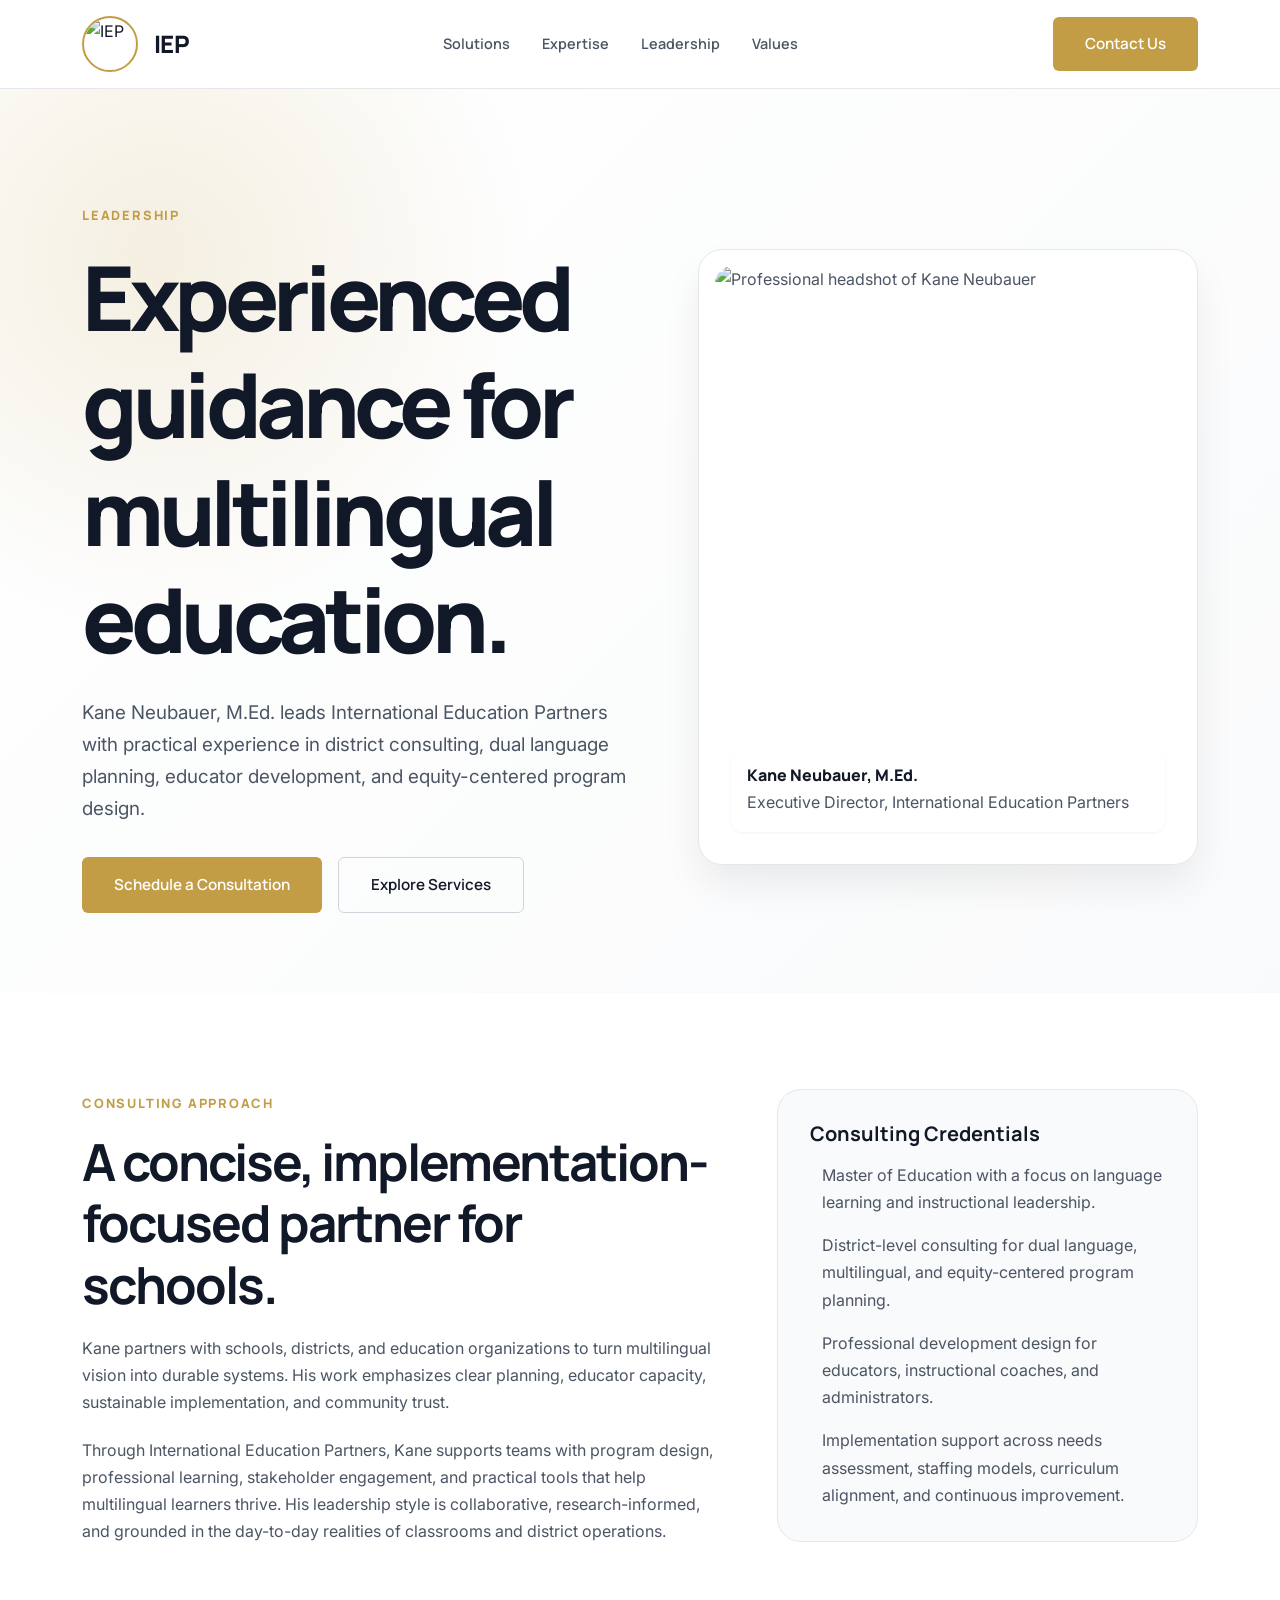
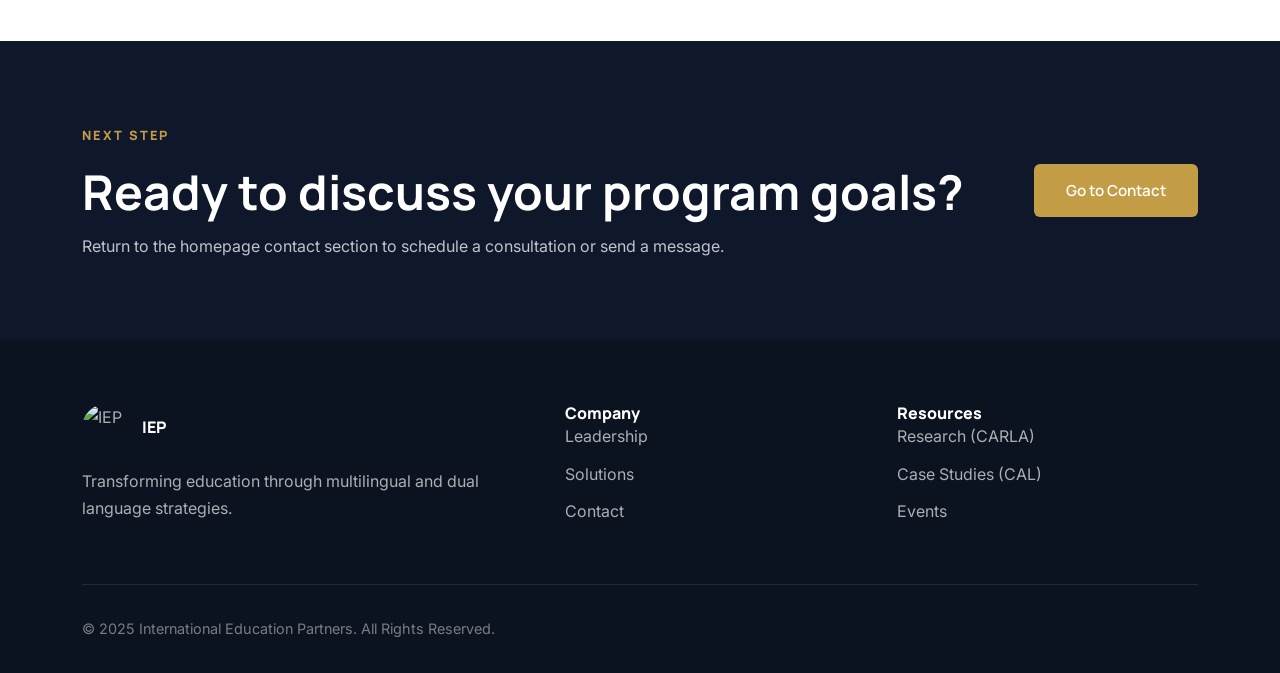
==== commit 7960014b: "Replace exported leadership page" ====
--- a/leadership.html
+++ b/leadership.html
@@ -1 +1,499 @@
-<html><head><meta content="text/html; charset=UTF-8" http-equiv="content-type"><style type="text/css">ol{margin:0;padding:0}table td,table th{padding:0}.c0{color:#000000;font-weight:400;text-decoration:none;vertical-align:baseline;font-size:11pt;font-family:"Arial";font-style:normal}.c1{padding-top:0pt;padding-bottom:0pt;line-height:1.15;orphans:2;widows:2;text-align:left}.c3{background-color:#ffffff;max-width:468pt;padding:72pt 72pt 72pt 72pt}.c2{height:11pt}.title{padding-top:0pt;color:#000000;font-size:26pt;padding-bottom:3pt;font-family:"Arial";line-height:1.15;page-break-after:avoid;orphans:2;widows:2;text-align:left}.subtitle{padding-top:0pt;color:#666666;font-size:15pt;padding-bottom:16pt;font-family:"Arial";line-height:1.15;page-break-after:avoid;orphans:2;widows:2;text-align:left}li{color:#000000;font-size:11pt;font-family:"Arial"}p{margin:0;color:#000000;font-size:11pt;font-family:"Arial"}h1{padding-top:20pt;color:#000000;font-size:20pt;padding-bottom:6pt;font-family:"Arial";line-height:1.15;page-break-after:avoid;orphans:2;widows:2;text-align:left}h2{padding-top:18pt;color:#000000;font-size:16pt;padding-bottom:6pt;font-family:"Arial";line-height:1.15;page-break-after:avoid;orphans:2;widows:2;text-align:left}h3{padding-top:16pt;color:#434343;font-size:14pt;padding-bottom:4pt;font-family:"Arial";line-height:1.15;page-break-after:avoid;orphans:2;widows:2;text-align:left}h4{padding-top:14pt;color:#666666;font-size:12pt;padding-bottom:4pt;font-family:"Arial";line-height:1.15;page-break-after:avoid;orphans:2;widows:2;text-align:left}h5{padding-top:12pt;color:#666666;font-size:11pt;padding-bottom:4pt;font-family:"Arial";line-height:1.15;page-break-after:avoid;orphans:2;widows:2;text-align:left}h6{padding-top:12pt;color:#666666;font-size:11pt;padding-bottom:4pt;font-family:"Arial";line-height:1.15;page-break-after:avoid;font-style:italic;orphans:2;widows:2;text-align:left}</style></head><body class="c3 doc-content"><p class="c1"><span class="c0">&lt;!DOCTYPE html&gt;</span></p><p class="c1"><span class="c0">&lt;html lang=&quot;en&quot; data-theme=&quot;light&quot;&gt;</span></p><p class="c1"><span class="c0">&lt;head&gt;</span></p><p class="c1"><span class="c0">&nbsp; &nbsp; &lt;meta charset=&quot;UTF-8&quot;&gt;</span></p><p class="c1"><span class="c0">&nbsp; &nbsp; &lt;meta name=&quot;viewport&quot; content=&quot;width=device-width, initial-scale=1.0&quot;&gt;</span></p><p class="c1"><span class="c0">&nbsp; &nbsp; &lt;title&gt;Leadership | Immersion Education Partners&lt;/title&gt;</span></p><p class="c1"><span class="c0">&nbsp; &nbsp; &lt;link rel=&quot;preconnect&quot; href=&quot;https://fonts.googleapis.com&quot;&gt;</span></p><p class="c1"><span class="c0">&nbsp; &nbsp; &lt;link rel=&quot;preconnect&quot; href=&quot;https://fonts.gstatic.com&quot; crossorigin&gt;</span></p><p class="c1"><span class="c0">&nbsp; &nbsp; &lt;link href=&quot;https://fonts.googleapis.com/css2?family=Inter:wght@300;400;500;600&amp;family=Manrope:wght@400;500;600;700;800&amp;family=Playfair+Display:ital,wght@0,400;0,600;1,400&amp;display=swap&quot; rel=&quot;stylesheet&quot;&gt;</span></p><p class="c1"><span class="c0">&nbsp; &nbsp; </span></p><p class="c1"><span class="c0">&nbsp; &nbsp; &lt;!-- Lucide Icons --&gt;</span></p><p class="c1"><span class="c0">&nbsp; &nbsp; &lt;script src=&quot;https://unpkg.com/lucide@latest&quot;&gt;&lt;/script&gt;</span></p><p class="c1 c2"><span class="c0"></span></p><p class="c1"><span class="c0">&nbsp; &nbsp; &lt;style&gt;</span></p><p class="c1"><span class="c0">&nbsp; &nbsp; &nbsp; &nbsp; /* ======================= RESET &amp; CORE (Reused from Main) ======================= */</span></p><p class="c1"><span class="c0">&nbsp; &nbsp; &nbsp; &nbsp; * { margin: 0; padding: 0; box-sizing: border-box; }</span></p><p class="c1 c2"><span class="c0"></span></p><p class="c1"><span class="c0">&nbsp; &nbsp; &nbsp; &nbsp; :root {</span></p><p class="c1"><span class="c0">&nbsp; &nbsp; &nbsp; &nbsp; &nbsp; &nbsp; --bg-body: #ffffff;</span></p><p class="c1"><span class="c0">&nbsp; &nbsp; &nbsp; &nbsp; &nbsp; &nbsp; --bg-surface: #f9fafb; </span></p><p class="c1"><span class="c0">&nbsp; &nbsp; &nbsp; &nbsp; &nbsp; &nbsp; --bg-card: #ffffff;</span></p><p class="c1"><span class="c0">&nbsp; &nbsp; &nbsp; &nbsp; &nbsp; &nbsp; --bg-footer: #0f172a;</span></p><p class="c1"><span class="c0">&nbsp; &nbsp; &nbsp; &nbsp; &nbsp; &nbsp; --text-head: #111827;</span></p><p class="c1"><span class="c0">&nbsp; &nbsp; &nbsp; &nbsp; &nbsp; &nbsp; --text-body: #4b5563;</span></p><p class="c1"><span class="c0">&nbsp; &nbsp; &nbsp; &nbsp; &nbsp; &nbsp; --text-muted: #9ca3af;</span></p><p class="c1"><span class="c0">&nbsp; &nbsp; &nbsp; &nbsp; &nbsp; &nbsp; --text-inverse: #ffffff;</span></p><p class="c1"><span class="c0">&nbsp; &nbsp; &nbsp; &nbsp; &nbsp; &nbsp; --border-light: #e5e7eb;</span></p><p class="c1"><span class="c0">&nbsp; &nbsp; &nbsp; &nbsp; &nbsp; &nbsp; --border-strong: #d1d5db;</span></p><p class="c1"><span class="c0">&nbsp; &nbsp; &nbsp; &nbsp; &nbsp; &nbsp; --brand-gold: #c29d46; </span></p><p class="c1"><span class="c0">&nbsp; &nbsp; &nbsp; &nbsp; &nbsp; &nbsp; --brand-gold-dark: #a17f2f;</span></p><p class="c1"><span class="c0">&nbsp; &nbsp; &nbsp; &nbsp; &nbsp; &nbsp; --brand-gold-light: #f4e8c6;</span></p><p class="c1"><span class="c0">&nbsp; &nbsp; &nbsp; &nbsp; &nbsp; &nbsp; --radius-sm: 6px;</span></p><p class="c1"><span class="c0">&nbsp; &nbsp; &nbsp; &nbsp; &nbsp; &nbsp; --radius-md: 12px;</span></p><p class="c1"><span class="c0">&nbsp; &nbsp; &nbsp; &nbsp; &nbsp; &nbsp; --radius-lg: 24px;</span></p><p class="c1"><span class="c0">&nbsp; &nbsp; &nbsp; &nbsp; &nbsp; &nbsp; --shadow-subtle: 0 1px 3px rgba(0,0,0,0.05);</span></p><p class="c1"><span class="c0">&nbsp; &nbsp; &nbsp; &nbsp; &nbsp; &nbsp; --shadow-float: 0 20px 40px -4px rgba(0,0,0,0.08);</span></p><p class="c1"><span class="c0">&nbsp; &nbsp; &nbsp; &nbsp; &nbsp; &nbsp; --font-sans: &#39;Manrope&#39;, sans-serif;</span></p><p class="c1"><span class="c0">&nbsp; &nbsp; &nbsp; &nbsp; &nbsp; &nbsp; --font-body: &#39;Inter&#39;, sans-serif;</span></p><p class="c1"><span class="c0">&nbsp; &nbsp; &nbsp; &nbsp; &nbsp; &nbsp; --font-serif: &#39;Playfair Display&#39;, serif;</span></p><p class="c1"><span class="c0">&nbsp; &nbsp; &nbsp; &nbsp; &nbsp; &nbsp; --transition: all 0.4s cubic-bezier(0.16, 1, 0.3, 1);</span></p><p class="c1"><span class="c0">&nbsp; &nbsp; &nbsp; &nbsp; }</span></p><p class="c1 c2"><span class="c0"></span></p><p class="c1"><span class="c0">&nbsp; &nbsp; &nbsp; &nbsp; [data-theme=&quot;dark&quot;] {</span></p><p class="c1"><span class="c0">&nbsp; &nbsp; &nbsp; &nbsp; &nbsp; &nbsp; --bg-body: #0a0a0a;</span></p><p class="c1"><span class="c0">&nbsp; &nbsp; &nbsp; &nbsp; &nbsp; &nbsp; --bg-surface: #121212;</span></p><p class="c1"><span class="c0">&nbsp; &nbsp; &nbsp; &nbsp; &nbsp; &nbsp; --bg-card: #181818;</span></p><p class="c1"><span class="c0">&nbsp; &nbsp; &nbsp; &nbsp; &nbsp; &nbsp; --bg-footer: #000000;</span></p><p class="c1"><span class="c0">&nbsp; &nbsp; &nbsp; &nbsp; &nbsp; &nbsp; --text-head: #f9fafb;</span></p><p class="c1"><span class="c0">&nbsp; &nbsp; &nbsp; &nbsp; &nbsp; &nbsp; --text-body: #9ca3af;</span></p><p class="c1"><span class="c0">&nbsp; &nbsp; &nbsp; &nbsp; &nbsp; &nbsp; --text-muted: #6b7280;</span></p><p class="c1"><span class="c0">&nbsp; &nbsp; &nbsp; &nbsp; &nbsp; &nbsp; --text-inverse: #ffffff;</span></p><p class="c1"><span class="c0">&nbsp; &nbsp; &nbsp; &nbsp; &nbsp; &nbsp; --border-light: #262626;</span></p><p class="c1"><span class="c0">&nbsp; &nbsp; &nbsp; &nbsp; &nbsp; &nbsp; --border-strong: #404040;</span></p><p class="c1"><span class="c0">&nbsp; &nbsp; &nbsp; &nbsp; &nbsp; &nbsp; --shadow-subtle: none;</span></p><p class="c1"><span class="c0">&nbsp; &nbsp; &nbsp; &nbsp; &nbsp; &nbsp; --shadow-float: 0 20px 40px -4px rgba(0,0,0,0.5);</span></p><p class="c1"><span class="c0">&nbsp; &nbsp; &nbsp; &nbsp; }</span></p><p class="c1 c2"><span class="c0"></span></p><p class="c1"><span class="c0">&nbsp; &nbsp; &nbsp; &nbsp; body {</span></p><p class="c1"><span class="c0">&nbsp; &nbsp; &nbsp; &nbsp; &nbsp; &nbsp; font-family: var(--font-body);</span></p><p class="c1"><span class="c0">&nbsp; &nbsp; &nbsp; &nbsp; &nbsp; &nbsp; background-color: var(--bg-body);</span></p><p class="c1"><span class="c0">&nbsp; &nbsp; &nbsp; &nbsp; &nbsp; &nbsp; color: var(--text-body);</span></p><p class="c1"><span class="c0">&nbsp; &nbsp; &nbsp; &nbsp; &nbsp; &nbsp; line-height: 1.7;</span></p><p class="c1"><span class="c0">&nbsp; &nbsp; &nbsp; &nbsp; &nbsp; &nbsp; -webkit-font-smoothing: antialiased;</span></p><p class="c1"><span class="c0">&nbsp; &nbsp; &nbsp; &nbsp; &nbsp; &nbsp; transition: background-color 0.5s ease, color 0.5s ease;</span></p><p class="c1"><span class="c0">&nbsp; &nbsp; &nbsp; &nbsp; }</span></p><p class="c1 c2"><span class="c0"></span></p><p class="c1"><span class="c0">&nbsp; &nbsp; &nbsp; &nbsp; h1, h2, h3, h4 {</span></p><p class="c1"><span class="c0">&nbsp; &nbsp; &nbsp; &nbsp; &nbsp; &nbsp; font-family: var(--font-sans);</span></p><p class="c1"><span class="c0">&nbsp; &nbsp; &nbsp; &nbsp; &nbsp; &nbsp; color: var(--text-head);</span></p><p class="c1"><span class="c0">&nbsp; &nbsp; &nbsp; &nbsp; &nbsp; &nbsp; line-height: 1.2;</span></p><p class="c1"><span class="c0">&nbsp; &nbsp; &nbsp; &nbsp; }</span></p><p class="c1 c2"><span class="c0"></span></p><p class="c1"><span class="c0">&nbsp; &nbsp; &nbsp; &nbsp; .container {</span></p><p class="c1"><span class="c0">&nbsp; &nbsp; &nbsp; &nbsp; &nbsp; &nbsp; max-width: 1280px;</span></p><p class="c1"><span class="c0">&nbsp; &nbsp; &nbsp; &nbsp; &nbsp; &nbsp; margin: 0 auto;</span></p><p class="c1"><span class="c0">&nbsp; &nbsp; &nbsp; &nbsp; &nbsp; &nbsp; padding: 0 2rem;</span></p><p class="c1"><span class="c0">&nbsp; &nbsp; &nbsp; &nbsp; }</span></p><p class="c1 c2"><span class="c0"></span></p><p class="c1"><span class="c0">&nbsp; &nbsp; &nbsp; &nbsp; .section-padding { padding: 8rem 0; }</span></p><p class="c1"><span class="c0">&nbsp; &nbsp; &nbsp; &nbsp; .overline {</span></p><p class="c1"><span class="c0">&nbsp; &nbsp; &nbsp; &nbsp; &nbsp; &nbsp; text-transform: uppercase;</span></p><p class="c1"><span class="c0">&nbsp; &nbsp; &nbsp; &nbsp; &nbsp; &nbsp; letter-spacing: 0.1em;</span></p><p class="c1"><span class="c0">&nbsp; &nbsp; &nbsp; &nbsp; &nbsp; &nbsp; font-size: 0.875rem;</span></p><p class="c1"><span class="c0">&nbsp; &nbsp; &nbsp; &nbsp; &nbsp; &nbsp; color: var(--brand-gold);</span></p><p class="c1"><span class="c0">&nbsp; &nbsp; &nbsp; &nbsp; &nbsp; &nbsp; font-weight: 700;</span></p><p class="c1"><span class="c0">&nbsp; &nbsp; &nbsp; &nbsp; &nbsp; &nbsp; margin-bottom: 1rem;</span></p><p class="c1"><span class="c0">&nbsp; &nbsp; &nbsp; &nbsp; &nbsp; &nbsp; display: block;</span></p><p class="c1"><span class="c0">&nbsp; &nbsp; &nbsp; &nbsp; }</span></p><p class="c1 c2"><span class="c0"></span></p><p class="c1"><span class="c0">&nbsp; &nbsp; &nbsp; &nbsp; /* ======================= HEADER ======================= */</span></p><p class="c1"><span class="c0">&nbsp; &nbsp; &nbsp; &nbsp; header {</span></p><p class="c1"><span class="c0">&nbsp; &nbsp; &nbsp; &nbsp; &nbsp; &nbsp; position: fixed;</span></p><p class="c1"><span class="c0">&nbsp; &nbsp; &nbsp; &nbsp; &nbsp; &nbsp; top: 0; left: 0; right: 0;</span></p><p class="c1"><span class="c0">&nbsp; &nbsp; &nbsp; &nbsp; &nbsp; &nbsp; z-index: 100;</span></p><p class="c1"><span class="c0">&nbsp; &nbsp; &nbsp; &nbsp; &nbsp; &nbsp; padding: 1rem 0;</span></p><p class="c1"><span class="c0">&nbsp; &nbsp; &nbsp; &nbsp; &nbsp; &nbsp; transition: var(--transition);</span></p><p class="c1"><span class="c0">&nbsp; &nbsp; &nbsp; &nbsp; &nbsp; &nbsp; background: rgba(255, 255, 255, 0.0);</span></p><p class="c1"><span class="c0">&nbsp; &nbsp; &nbsp; &nbsp; }</span></p><p class="c1"><span class="c0">&nbsp; &nbsp; &nbsp; &nbsp; header.scrolled {</span></p><p class="c1"><span class="c0">&nbsp; &nbsp; &nbsp; &nbsp; &nbsp; &nbsp; background: var(--bg-body);</span></p><p class="c1"><span class="c0">&nbsp; &nbsp; &nbsp; &nbsp; &nbsp; &nbsp; padding: 0.5rem 0;</span></p><p class="c1"><span class="c0">&nbsp; &nbsp; &nbsp; &nbsp; &nbsp; &nbsp; border-bottom: 1px solid var(--border-light);</span></p><p class="c1"><span class="c0">&nbsp; &nbsp; &nbsp; &nbsp; }</span></p><p class="c1"><span class="c0">&nbsp; &nbsp; &nbsp; &nbsp; [data-theme=&quot;dark&quot;] header.scrolled {</span></p><p class="c1"><span class="c0">&nbsp; &nbsp; &nbsp; &nbsp; &nbsp; &nbsp; &nbsp;background: rgba(10, 10, 10, 0.95);</span></p><p class="c1"><span class="c0">&nbsp; &nbsp; &nbsp; &nbsp; &nbsp; &nbsp; &nbsp;backdrop-filter: blur(10px);</span></p><p class="c1"><span class="c0">&nbsp; &nbsp; &nbsp; &nbsp; }</span></p><p class="c1"><span class="c0">&nbsp; &nbsp; &nbsp; &nbsp; .nav-wrapper { display: flex; justify-content: space-between; align-items: center; }</span></p><p class="c1"><span class="c0">&nbsp; &nbsp; &nbsp; &nbsp; .logo { display: flex; align-items: center; gap: 1rem; text-decoration: none; color: var(--text-head); }</span></p><p class="c1"><span class="c0">&nbsp; &nbsp; &nbsp; &nbsp; .logo-img { height: 64px; width: 64px; border-radius: 50%; object-fit: cover; border: 2px solid var(--brand-gold); transition: var(--transition); }</span></p><p class="c1"><span class="c0">&nbsp; &nbsp; &nbsp; &nbsp; header.scrolled .logo-img { height: 50px; width: 50px; }</span></p><p class="c1"><span class="c0">&nbsp; &nbsp; &nbsp; &nbsp; .logo-text { font-family: var(--font-sans); font-weight: 800; font-size: 1.75rem; }</span></p><p class="c1"><span class="c0">&nbsp; &nbsp; &nbsp; &nbsp; </span></p><p class="c1"><span class="c0">&nbsp; &nbsp; &nbsp; &nbsp; nav ul { display: flex; gap: 2.5rem; list-style: none; }</span></p><p class="c1"><span class="c0">&nbsp; &nbsp; &nbsp; &nbsp; nav a { text-decoration: none; color: var(--text-body); font-weight: 500; font-size: 0.95rem; transition: color 0.3s; }</span></p><p class="c1"><span class="c0">&nbsp; &nbsp; &nbsp; &nbsp; nav a:hover { color: var(--brand-gold); }</span></p><p class="c1 c2"><span class="c0"></span></p><p class="c1"><span class="c0">&nbsp; &nbsp; &nbsp; &nbsp; .header-actions { display: flex; align-items: center; gap: 1.5rem; }</span></p><p class="c1"><span class="c0">&nbsp; &nbsp; &nbsp; &nbsp; .theme-toggle { background: none; border: none; cursor: pointer; color: var(--text-body); }</span></p><p class="c1"><span class="c0">&nbsp; &nbsp; &nbsp; &nbsp; </span></p><p class="c1"><span class="c0">&nbsp; &nbsp; &nbsp; &nbsp; .btn {</span></p><p class="c1"><span class="c0">&nbsp; &nbsp; &nbsp; &nbsp; &nbsp; &nbsp; display: inline-flex; align-items: center; justify-content: center;</span></p><p class="c1"><span class="c0">&nbsp; &nbsp; &nbsp; &nbsp; &nbsp; &nbsp; padding: 0.875rem 2rem; font-weight: 600; border-radius: var(--radius-sm);</span></p><p class="c1"><span class="c0">&nbsp; &nbsp; &nbsp; &nbsp; &nbsp; &nbsp; text-decoration: none; transition: var(--transition); font-family: var(--font-sans);</span></p><p class="c1"><span class="c0">&nbsp; &nbsp; &nbsp; &nbsp; &nbsp; &nbsp; font-size: 0.95rem; cursor: pointer; border: none;</span></p><p class="c1"><span class="c0">&nbsp; &nbsp; &nbsp; &nbsp; }</span></p><p class="c1"><span class="c0">&nbsp; &nbsp; &nbsp; &nbsp; .btn-primary { background-color: var(--brand-gold); color: #ffffff; }</span></p><p class="c1 c2"><span class="c0"></span></p><p class="c1"><span class="c0">&nbsp; &nbsp; &nbsp; &nbsp; /* ======================= LEADERSHIP HERO ======================= */</span></p><p class="c1"><span class="c0">&nbsp; &nbsp; &nbsp; &nbsp; .page-hero {</span></p><p class="c1"><span class="c0">&nbsp; &nbsp; &nbsp; &nbsp; &nbsp; &nbsp; padding: 12rem 0 6rem;</span></p><p class="c1"><span class="c0">&nbsp; &nbsp; &nbsp; &nbsp; &nbsp; &nbsp; background: var(--bg-surface);</span></p><p class="c1"><span class="c0">&nbsp; &nbsp; &nbsp; &nbsp; &nbsp; &nbsp; text-align: center;</span></p><p class="c1"><span class="c0">&nbsp; &nbsp; &nbsp; &nbsp; &nbsp; &nbsp; position: relative;</span></p><p class="c1"><span class="c0">&nbsp; &nbsp; &nbsp; &nbsp; &nbsp; &nbsp; overflow: hidden;</span></p><p class="c1"><span class="c0">&nbsp; &nbsp; &nbsp; &nbsp; }</span></p><p class="c1"><span class="c0">&nbsp; &nbsp; &nbsp; &nbsp; .page-hero h1 {</span></p><p class="c1"><span class="c0">&nbsp; &nbsp; &nbsp; &nbsp; &nbsp; &nbsp; font-size: clamp(2.5rem, 5vw, 4rem);</span></p><p class="c1"><span class="c0">&nbsp; &nbsp; &nbsp; &nbsp; &nbsp; &nbsp; margin-bottom: 1.5rem;</span></p><p class="c1"><span class="c0">&nbsp; &nbsp; &nbsp; &nbsp; &nbsp; &nbsp; font-weight: 800;</span></p><p class="c1"><span class="c0">&nbsp; &nbsp; &nbsp; &nbsp; }</span></p><p class="c1"><span class="c0">&nbsp; &nbsp; &nbsp; &nbsp; .page-hero p {</span></p><p class="c1"><span class="c0">&nbsp; &nbsp; &nbsp; &nbsp; &nbsp; &nbsp; max-width: 600px;</span></p><p class="c1"><span class="c0">&nbsp; &nbsp; &nbsp; &nbsp; &nbsp; &nbsp; margin: 0 auto;</span></p><p class="c1"><span class="c0">&nbsp; &nbsp; &nbsp; &nbsp; &nbsp; &nbsp; font-size: 1.2rem;</span></p><p class="c1"><span class="c0">&nbsp; &nbsp; &nbsp; &nbsp; &nbsp; &nbsp; color: var(--text-body);</span></p><p class="c1"><span class="c0">&nbsp; &nbsp; &nbsp; &nbsp; }</span></p><p class="c1 c2"><span class="c0"></span></p><p class="c1"><span class="c0">&nbsp; &nbsp; &nbsp; &nbsp; /* ======================= TEAM GRID ======================= */</span></p><p class="c1"><span class="c0">&nbsp; &nbsp; &nbsp; &nbsp; .team-section { background: var(--bg-body); }</span></p><p class="c1"><span class="c0">&nbsp; &nbsp; &nbsp; &nbsp; </span></p><p class="c1"><span class="c0">&nbsp; &nbsp; &nbsp; &nbsp; .member-row {</span></p><p class="c1"><span class="c0">&nbsp; &nbsp; &nbsp; &nbsp; &nbsp; &nbsp; display: grid;</span></p><p class="c1"><span class="c0">&nbsp; &nbsp; &nbsp; &nbsp; &nbsp; &nbsp; grid-template-columns: 0.8fr 1.2fr;</span></p><p class="c1"><span class="c0">&nbsp; &nbsp; &nbsp; &nbsp; &nbsp; &nbsp; gap: 5rem;</span></p><p class="c1"><span class="c0">&nbsp; &nbsp; &nbsp; &nbsp; &nbsp; &nbsp; align-items: flex-start;</span></p><p class="c1"><span class="c0">&nbsp; &nbsp; &nbsp; &nbsp; &nbsp; &nbsp; margin-bottom: 10rem;</span></p><p class="c1"><span class="c0">&nbsp; &nbsp; &nbsp; &nbsp; }</span></p><p class="c1"><span class="c0">&nbsp; &nbsp; &nbsp; &nbsp; .member-row:last-child { margin-bottom: 0; }</span></p><p class="c1"><span class="c0">&nbsp; &nbsp; &nbsp; &nbsp; .member-row.reverse { grid-template-columns: 1.2fr 0.8fr; }</span></p><p class="c1 c2"><span class="c0"></span></p><p class="c1"><span class="c0">&nbsp; &nbsp; &nbsp; &nbsp; .member-img-container {</span></p><p class="c1"><span class="c0">&nbsp; &nbsp; &nbsp; &nbsp; &nbsp; &nbsp; position: relative;</span></p><p class="c1"><span class="c0">&nbsp; &nbsp; &nbsp; &nbsp; }</span></p><p class="c1"><span class="c0">&nbsp; &nbsp; &nbsp; &nbsp; .member-img {</span></p><p class="c1"><span class="c0">&nbsp; &nbsp; &nbsp; &nbsp; &nbsp; &nbsp; width: 100%;</span></p><p class="c1"><span class="c0">&nbsp; &nbsp; &nbsp; &nbsp; &nbsp; &nbsp; aspect-ratio: 4/5;</span></p><p class="c1"><span class="c0">&nbsp; &nbsp; &nbsp; &nbsp; &nbsp; &nbsp; object-fit: cover;</span></p><p class="c1"><span class="c0">&nbsp; &nbsp; &nbsp; &nbsp; &nbsp; &nbsp; border-radius: var(--radius-md);</span></p><p class="c1"><span class="c0">&nbsp; &nbsp; &nbsp; &nbsp; &nbsp; &nbsp; box-shadow: var(--shadow-float);</span></p><p class="c1"><span class="c0">&nbsp; &nbsp; &nbsp; &nbsp; }</span></p><p class="c1"><span class="c0">&nbsp; &nbsp; &nbsp; &nbsp; .member-img-container::after {</span></p><p class="c1"><span class="c0">&nbsp; &nbsp; &nbsp; &nbsp; &nbsp; &nbsp; content: &#39;&#39;;</span></p><p class="c1"><span class="c0">&nbsp; &nbsp; &nbsp; &nbsp; &nbsp; &nbsp; position: absolute;</span></p><p class="c1"><span class="c0">&nbsp; &nbsp; &nbsp; &nbsp; &nbsp; &nbsp; top: 20px; right: -20px; bottom: -20px; left: 20px;</span></p><p class="c1"><span class="c0">&nbsp; &nbsp; &nbsp; &nbsp; &nbsp; &nbsp; border: 2px solid var(--brand-gold);</span></p><p class="c1"><span class="c0">&nbsp; &nbsp; &nbsp; &nbsp; &nbsp; &nbsp; border-radius: var(--radius-md);</span></p><p class="c1"><span class="c0">&nbsp; &nbsp; &nbsp; &nbsp; &nbsp; &nbsp; z-index: -1;</span></p><p class="c1"><span class="c0">&nbsp; &nbsp; &nbsp; &nbsp; &nbsp; &nbsp; opacity: 0.2;</span></p><p class="c1"><span class="c0">&nbsp; &nbsp; &nbsp; &nbsp; }</span></p><p class="c1 c2"><span class="c0"></span></p><p class="c1"><span class="c0">&nbsp; &nbsp; &nbsp; &nbsp; .member-content h2 {</span></p><p class="c1"><span class="c0">&nbsp; &nbsp; &nbsp; &nbsp; &nbsp; &nbsp; font-size: 2.75rem;</span></p><p class="c1"><span class="c0">&nbsp; &nbsp; &nbsp; &nbsp; &nbsp; &nbsp; margin-bottom: 0.5rem;</span></p><p class="c1"><span class="c0">&nbsp; &nbsp; &nbsp; &nbsp; }</span></p><p class="c1"><span class="c0">&nbsp; &nbsp; &nbsp; &nbsp; .member-title {</span></p><p class="c1"><span class="c0">&nbsp; &nbsp; &nbsp; &nbsp; &nbsp; &nbsp; font-size: 1.25rem;</span></p><p class="c1"><span class="c0">&nbsp; &nbsp; &nbsp; &nbsp; &nbsp; &nbsp; color: var(--brand-gold);</span></p><p class="c1"><span class="c0">&nbsp; &nbsp; &nbsp; &nbsp; &nbsp; &nbsp; font-weight: 600;</span></p><p class="c1"><span class="c0">&nbsp; &nbsp; &nbsp; &nbsp; &nbsp; &nbsp; margin-bottom: 2rem;</span></p><p class="c1"><span class="c0">&nbsp; &nbsp; &nbsp; &nbsp; &nbsp; &nbsp; display: block;</span></p><p class="c1"><span class="c0">&nbsp; &nbsp; &nbsp; &nbsp; }</span></p><p class="c1"><span class="c0">&nbsp; &nbsp; &nbsp; &nbsp; .member-bio p {</span></p><p class="c1"><span class="c0">&nbsp; &nbsp; &nbsp; &nbsp; &nbsp; &nbsp; margin-bottom: 1.5rem;</span></p><p class="c1"><span class="c0">&nbsp; &nbsp; &nbsp; &nbsp; &nbsp; &nbsp; font-size: 1.1rem;</span></p><p class="c1"><span class="c0">&nbsp; &nbsp; &nbsp; &nbsp; &nbsp; &nbsp; color: var(--text-body);</span></p><p class="c1"><span class="c0">&nbsp; &nbsp; &nbsp; &nbsp; }</span></p><p class="c1"><span class="c0">&nbsp; &nbsp; &nbsp; &nbsp; .member-quote {</span></p><p class="c1"><span class="c0">&nbsp; &nbsp; &nbsp; &nbsp; &nbsp; &nbsp; font-family: var(--font-serif);</span></p><p class="c1"><span class="c0">&nbsp; &nbsp; &nbsp; &nbsp; &nbsp; &nbsp; font-style: italic;</span></p><p class="c1"><span class="c0">&nbsp; &nbsp; &nbsp; &nbsp; &nbsp; &nbsp; font-size: 1.4rem;</span></p><p class="c1"><span class="c0">&nbsp; &nbsp; &nbsp; &nbsp; &nbsp; &nbsp; color: var(--text-head);</span></p><p class="c1"><span class="c0">&nbsp; &nbsp; &nbsp; &nbsp; &nbsp; &nbsp; padding-left: 1.5rem;</span></p><p class="c1"><span class="c0">&nbsp; &nbsp; &nbsp; &nbsp; &nbsp; &nbsp; border-left: 3px solid var(--brand-gold);</span></p><p class="c1"><span class="c0">&nbsp; &nbsp; &nbsp; &nbsp; &nbsp; &nbsp; margin: 2.5rem 0;</span></p><p class="c1"><span class="c0">&nbsp; &nbsp; &nbsp; &nbsp; }</span></p><p class="c1"><span class="c0">&nbsp; &nbsp; &nbsp; &nbsp; .social-links {</span></p><p class="c1"><span class="c0">&nbsp; &nbsp; &nbsp; &nbsp; &nbsp; &nbsp; display: flex;</span></p><p class="c1"><span class="c0">&nbsp; &nbsp; &nbsp; &nbsp; &nbsp; &nbsp; gap: 1.5rem;</span></p><p class="c1"><span class="c0">&nbsp; &nbsp; &nbsp; &nbsp; &nbsp; &nbsp; margin-top: 2rem;</span></p><p class="c1"><span class="c0">&nbsp; &nbsp; &nbsp; &nbsp; }</span></p><p class="c1"><span class="c0">&nbsp; &nbsp; &nbsp; &nbsp; .social-link {</span></p><p class="c1"><span class="c0">&nbsp; &nbsp; &nbsp; &nbsp; &nbsp; &nbsp; color: var(--text-muted);</span></p><p class="c1"><span class="c0">&nbsp; &nbsp; &nbsp; &nbsp; &nbsp; &nbsp; transition: var(--transition);</span></p><p class="c1"><span class="c0">&nbsp; &nbsp; &nbsp; &nbsp; }</span></p><p class="c1"><span class="c0">&nbsp; &nbsp; &nbsp; &nbsp; .social-link:hover { color: var(--brand-gold); }</span></p><p class="c1 c2"><span class="c0"></span></p><p class="c1"><span class="c0">&nbsp; &nbsp; &nbsp; &nbsp; /* ======================= MEDIA &amp; IMPACT SECTION ======================= */</span></p><p class="c1"><span class="c0">&nbsp; &nbsp; &nbsp; &nbsp; .media-section {</span></p><p class="c1"><span class="c0">&nbsp; &nbsp; &nbsp; &nbsp; &nbsp; &nbsp; background: var(--bg-surface);</span></p><p class="c1"><span class="c0">&nbsp; &nbsp; &nbsp; &nbsp; &nbsp; &nbsp; overflow: hidden;</span></p><p class="c1"><span class="c0">&nbsp; &nbsp; &nbsp; &nbsp; &nbsp; &nbsp; position: relative;</span></p><p class="c1"><span class="c0">&nbsp; &nbsp; &nbsp; &nbsp; }</span></p><p class="c1 c2"><span class="c0"></span></p><p class="c1"><span class="c0">&nbsp; &nbsp; &nbsp; &nbsp; .media-header {</span></p><p class="c1"><span class="c0">&nbsp; &nbsp; &nbsp; &nbsp; &nbsp; &nbsp; display: flex;</span></p><p class="c1"><span class="c0">&nbsp; &nbsp; &nbsp; &nbsp; &nbsp; &nbsp; justify-content: space-between;</span></p><p class="c1"><span class="c0">&nbsp; &nbsp; &nbsp; &nbsp; &nbsp; &nbsp; align-items: flex-end;</span></p><p class="c1"><span class="c0">&nbsp; &nbsp; &nbsp; &nbsp; &nbsp; &nbsp; margin-bottom: 3rem;</span></p><p class="c1"><span class="c0">&nbsp; &nbsp; &nbsp; &nbsp; }</span></p><p class="c1 c2"><span class="c0"></span></p><p class="c1"><span class="c0">&nbsp; &nbsp; &nbsp; &nbsp; .media-controls {</span></p><p class="c1"><span class="c0">&nbsp; &nbsp; &nbsp; &nbsp; &nbsp; &nbsp; display: flex;</span></p><p class="c1"><span class="c0">&nbsp; &nbsp; &nbsp; &nbsp; &nbsp; &nbsp; gap: 1rem;</span></p><p class="c1"><span class="c0">&nbsp; &nbsp; &nbsp; &nbsp; }</span></p><p class="c1 c2"><span class="c0"></span></p><p class="c1"><span class="c0">&nbsp; &nbsp; &nbsp; &nbsp; .control-btn {</span></p><p class="c1"><span class="c0">&nbsp; &nbsp; &nbsp; &nbsp; &nbsp; &nbsp; width: 48px;</span></p><p class="c1"><span class="c0">&nbsp; &nbsp; &nbsp; &nbsp; &nbsp; &nbsp; height: 48px;</span></p><p class="c1"><span class="c0">&nbsp; &nbsp; &nbsp; &nbsp; &nbsp; &nbsp; border-radius: 50%;</span></p><p class="c1"><span class="c0">&nbsp; &nbsp; &nbsp; &nbsp; &nbsp; &nbsp; border: 1px solid var(--border-strong);</span></p><p class="c1"><span class="c0">&nbsp; &nbsp; &nbsp; &nbsp; &nbsp; &nbsp; background: var(--bg-card);</span></p><p class="c1"><span class="c0">&nbsp; &nbsp; &nbsp; &nbsp; &nbsp; &nbsp; color: var(--text-head);</span></p><p class="c1"><span class="c0">&nbsp; &nbsp; &nbsp; &nbsp; &nbsp; &nbsp; display: flex;</span></p><p class="c1"><span class="c0">&nbsp; &nbsp; &nbsp; &nbsp; &nbsp; &nbsp; align-items: center;</span></p><p class="c1"><span class="c0">&nbsp; &nbsp; &nbsp; &nbsp; &nbsp; &nbsp; justify-content: center;</span></p><p class="c1"><span class="c0">&nbsp; &nbsp; &nbsp; &nbsp; &nbsp; &nbsp; cursor: pointer;</span></p><p class="c1"><span class="c0">&nbsp; &nbsp; &nbsp; &nbsp; &nbsp; &nbsp; transition: var(--transition);</span></p><p class="c1"><span class="c0">&nbsp; &nbsp; &nbsp; &nbsp; }</span></p><p class="c1 c2"><span class="c0"></span></p><p class="c1"><span class="c0">&nbsp; &nbsp; &nbsp; &nbsp; .control-btn:hover {</span></p><p class="c1"><span class="c0">&nbsp; &nbsp; &nbsp; &nbsp; &nbsp; &nbsp; border-color: var(--brand-gold);</span></p><p class="c1"><span class="c0">&nbsp; &nbsp; &nbsp; &nbsp; &nbsp; &nbsp; color: var(--brand-gold);</span></p><p class="c1"><span class="c0">&nbsp; &nbsp; &nbsp; &nbsp; &nbsp; &nbsp; transform: scale(1.05);</span></p><p class="c1"><span class="c0">&nbsp; &nbsp; &nbsp; &nbsp; }</span></p><p class="c1 c2"><span class="c0"></span></p><p class="c1"><span class="c0">&nbsp; &nbsp; &nbsp; &nbsp; .media-slider-container {</span></p><p class="c1"><span class="c0">&nbsp; &nbsp; &nbsp; &nbsp; &nbsp; &nbsp; margin: 0 -2rem;</span></p><p class="c1"><span class="c0">&nbsp; &nbsp; &nbsp; &nbsp; &nbsp; &nbsp; padding: 0 2rem;</span></p><p class="c1"><span class="c0">&nbsp; &nbsp; &nbsp; &nbsp; }</span></p><p class="c1 c2"><span class="c0"></span></p><p class="c1"><span class="c0">&nbsp; &nbsp; &nbsp; &nbsp; .media-track {</span></p><p class="c1"><span class="c0">&nbsp; &nbsp; &nbsp; &nbsp; &nbsp; &nbsp; display: flex;</span></p><p class="c1"><span class="c0">&nbsp; &nbsp; &nbsp; &nbsp; &nbsp; &nbsp; gap: 2rem;</span></p><p class="c1"><span class="c0">&nbsp; &nbsp; &nbsp; &nbsp; &nbsp; &nbsp; overflow-x: auto;</span></p><p class="c1"><span class="c0">&nbsp; &nbsp; &nbsp; &nbsp; &nbsp; &nbsp; scroll-behavior: smooth;</span></p><p class="c1"><span class="c0">&nbsp; &nbsp; &nbsp; &nbsp; &nbsp; &nbsp; padding-bottom: 2rem;</span></p><p class="c1"><span class="c0">&nbsp; &nbsp; &nbsp; &nbsp; &nbsp; &nbsp; -ms-overflow-style: none; &nbsp;/* IE and Edge */</span></p><p class="c1"><span class="c0">&nbsp; &nbsp; &nbsp; &nbsp; &nbsp; &nbsp; scrollbar-width: none; &nbsp;/* Firefox */</span></p><p class="c1"><span class="c0">&nbsp; &nbsp; &nbsp; &nbsp; }</span></p><p class="c1 c2"><span class="c0"></span></p><p class="c1"><span class="c0">&nbsp; &nbsp; &nbsp; &nbsp; .media-track::-webkit-scrollbar { display: none; }</span></p><p class="c1 c2"><span class="c0"></span></p><p class="c1"><span class="c0">&nbsp; &nbsp; &nbsp; &nbsp; .media-card {</span></p><p class="c1"><span class="c0">&nbsp; &nbsp; &nbsp; &nbsp; &nbsp; &nbsp; flex: 0 0 400px;</span></p><p class="c1"><span class="c0">&nbsp; &nbsp; &nbsp; &nbsp; &nbsp; &nbsp; background: var(--bg-card);</span></p><p class="c1"><span class="c0">&nbsp; &nbsp; &nbsp; &nbsp; &nbsp; &nbsp; border-radius: var(--radius-md);</span></p><p class="c1"><span class="c0">&nbsp; &nbsp; &nbsp; &nbsp; &nbsp; &nbsp; border: 1px solid var(--border-light);</span></p><p class="c1"><span class="c0">&nbsp; &nbsp; &nbsp; &nbsp; &nbsp; &nbsp; overflow: hidden;</span></p><p class="c1"><span class="c0">&nbsp; &nbsp; &nbsp; &nbsp; &nbsp; &nbsp; transition: var(--transition);</span></p><p class="c1"><span class="c0">&nbsp; &nbsp; &nbsp; &nbsp; &nbsp; &nbsp; display: flex;</span></p><p class="c1"><span class="c0">&nbsp; &nbsp; &nbsp; &nbsp; &nbsp; &nbsp; flex-direction: column;</span></p><p class="c1"><span class="c0">&nbsp; &nbsp; &nbsp; &nbsp; }</span></p><p class="c1 c2"><span class="c0"></span></p><p class="c1"><span class="c0">&nbsp; &nbsp; &nbsp; &nbsp; .media-card:hover {</span></p><p class="c1"><span class="c0">&nbsp; &nbsp; &nbsp; &nbsp; &nbsp; &nbsp; transform: translateY(-8px);</span></p><p class="c1"><span class="c0">&nbsp; &nbsp; &nbsp; &nbsp; &nbsp; &nbsp; box-shadow: var(--shadow-float);</span></p><p class="c1"><span class="c0">&nbsp; &nbsp; &nbsp; &nbsp; &nbsp; &nbsp; border-color: var(--brand-gold-light);</span></p><p class="c1"><span class="c0">&nbsp; &nbsp; &nbsp; &nbsp; }</span></p><p class="c1 c2"><span class="c0"></span></p><p class="c1"><span class="c0">&nbsp; &nbsp; &nbsp; &nbsp; .media-thumb {</span></p><p class="c1"><span class="c0">&nbsp; &nbsp; &nbsp; &nbsp; &nbsp; &nbsp; width: 100%;</span></p><p class="c1"><span class="c0">&nbsp; &nbsp; &nbsp; &nbsp; &nbsp; &nbsp; height: 220px;</span></p><p class="c1"><span class="c0">&nbsp; &nbsp; &nbsp; &nbsp; &nbsp; &nbsp; position: relative;</span></p><p class="c1"><span class="c0">&nbsp; &nbsp; &nbsp; &nbsp; &nbsp; &nbsp; overflow: hidden;</span></p><p class="c1"><span class="c0">&nbsp; &nbsp; &nbsp; &nbsp; }</span></p><p class="c1 c2"><span class="c0"></span></p><p class="c1"><span class="c0">&nbsp; &nbsp; &nbsp; &nbsp; .media-thumb img {</span></p><p class="c1"><span class="c0">&nbsp; &nbsp; &nbsp; &nbsp; &nbsp; &nbsp; width: 100%;</span></p><p class="c1"><span class="c0">&nbsp; &nbsp; &nbsp; &nbsp; &nbsp; &nbsp; height: 100%;</span></p><p class="c1"><span class="c0">&nbsp; &nbsp; &nbsp; &nbsp; &nbsp; &nbsp; object-fit: cover;</span></p><p class="c1"><span class="c0">&nbsp; &nbsp; &nbsp; &nbsp; &nbsp; &nbsp; transition: transform 0.5s ease;</span></p><p class="c1"><span class="c0">&nbsp; &nbsp; &nbsp; &nbsp; }</span></p><p class="c1 c2"><span class="c0"></span></p><p class="c1"><span class="c0">&nbsp; &nbsp; &nbsp; &nbsp; .media-card:hover .media-thumb img {</span></p><p class="c1"><span class="c0">&nbsp; &nbsp; &nbsp; &nbsp; &nbsp; &nbsp; transform: scale(1.05);</span></p><p class="c1"><span class="c0">&nbsp; &nbsp; &nbsp; &nbsp; }</span></p><p class="c1 c2"><span class="c0"></span></p><p class="c1"><span class="c0">&nbsp; &nbsp; &nbsp; &nbsp; .media-badge {</span></p><p class="c1"><span class="c0">&nbsp; &nbsp; &nbsp; &nbsp; &nbsp; &nbsp; position: absolute;</span></p><p class="c1"><span class="c0">&nbsp; &nbsp; &nbsp; &nbsp; &nbsp; &nbsp; top: 1rem;</span></p><p class="c1"><span class="c0">&nbsp; &nbsp; &nbsp; &nbsp; &nbsp; &nbsp; left: 1rem;</span></p><p class="c1"><span class="c0">&nbsp; &nbsp; &nbsp; &nbsp; &nbsp; &nbsp; background: rgba(15, 23, 42, 0.8);</span></p><p class="c1"><span class="c0">&nbsp; &nbsp; &nbsp; &nbsp; &nbsp; &nbsp; color: white;</span></p><p class="c1"><span class="c0">&nbsp; &nbsp; &nbsp; &nbsp; &nbsp; &nbsp; padding: 0.25rem 0.75rem;</span></p><p class="c1"><span class="c0">&nbsp; &nbsp; &nbsp; &nbsp; &nbsp; &nbsp; border-radius: 4px;</span></p><p class="c1"><span class="c0">&nbsp; &nbsp; &nbsp; &nbsp; &nbsp; &nbsp; font-size: 0.75rem;</span></p><p class="c1"><span class="c0">&nbsp; &nbsp; &nbsp; &nbsp; &nbsp; &nbsp; font-weight: 600;</span></p><p class="c1"><span class="c0">&nbsp; &nbsp; &nbsp; &nbsp; &nbsp; &nbsp; text-transform: uppercase;</span></p><p class="c1"><span class="c0">&nbsp; &nbsp; &nbsp; &nbsp; &nbsp; &nbsp; backdrop-filter: blur(4px);</span></p><p class="c1"><span class="c0">&nbsp; &nbsp; &nbsp; &nbsp; }</span></p><p class="c1 c2"><span class="c0"></span></p><p class="c1"><span class="c0">&nbsp; &nbsp; &nbsp; &nbsp; .play-overlay {</span></p><p class="c1"><span class="c0">&nbsp; &nbsp; &nbsp; &nbsp; &nbsp; &nbsp; position: absolute;</span></p><p class="c1"><span class="c0">&nbsp; &nbsp; &nbsp; &nbsp; &nbsp; &nbsp; inset: 0;</span></p><p class="c1"><span class="c0">&nbsp; &nbsp; &nbsp; &nbsp; &nbsp; &nbsp; background: rgba(0,0,0,0.2);</span></p><p class="c1"><span class="c0">&nbsp; &nbsp; &nbsp; &nbsp; &nbsp; &nbsp; display: flex;</span></p><p class="c1"><span class="c0">&nbsp; &nbsp; &nbsp; &nbsp; &nbsp; &nbsp; align-items: center;</span></p><p class="c1"><span class="c0">&nbsp; &nbsp; &nbsp; &nbsp; &nbsp; &nbsp; justify-content: center;</span></p><p class="c1"><span class="c0">&nbsp; &nbsp; &nbsp; &nbsp; &nbsp; &nbsp; opacity: 0.8;</span></p><p class="c1"><span class="c0">&nbsp; &nbsp; &nbsp; &nbsp; &nbsp; &nbsp; transition: var(--transition);</span></p><p class="c1"><span class="c0">&nbsp; &nbsp; &nbsp; &nbsp; }</span></p><p class="c1 c2"><span class="c0"></span></p><p class="c1"><span class="c0">&nbsp; &nbsp; &nbsp; &nbsp; .media-card:hover .play-overlay {</span></p><p class="c1"><span class="c0">&nbsp; &nbsp; &nbsp; &nbsp; &nbsp; &nbsp; opacity: 1;</span></p><p class="c1"><span class="c0">&nbsp; &nbsp; &nbsp; &nbsp; &nbsp; &nbsp; background: rgba(0,0,0,0.4);</span></p><p class="c1"><span class="c0">&nbsp; &nbsp; &nbsp; &nbsp; }</span></p><p class="c1 c2"><span class="c0"></span></p><p class="c1"><span class="c0">&nbsp; &nbsp; &nbsp; &nbsp; .play-btn {</span></p><p class="c1"><span class="c0">&nbsp; &nbsp; &nbsp; &nbsp; &nbsp; &nbsp; width: 60px;</span></p><p class="c1"><span class="c0">&nbsp; &nbsp; &nbsp; &nbsp; &nbsp; &nbsp; height: 60px;</span></p><p class="c1"><span class="c0">&nbsp; &nbsp; &nbsp; &nbsp; &nbsp; &nbsp; background: var(--brand-gold);</span></p><p class="c1"><span class="c0">&nbsp; &nbsp; &nbsp; &nbsp; &nbsp; &nbsp; border-radius: 50%;</span></p><p class="c1"><span class="c0">&nbsp; &nbsp; &nbsp; &nbsp; &nbsp; &nbsp; display: flex;</span></p><p class="c1"><span class="c0">&nbsp; &nbsp; &nbsp; &nbsp; &nbsp; &nbsp; align-items: center;</span></p><p class="c1"><span class="c0">&nbsp; &nbsp; &nbsp; &nbsp; &nbsp; &nbsp; justify-content: center;</span></p><p class="c1"><span class="c0">&nbsp; &nbsp; &nbsp; &nbsp; &nbsp; &nbsp; color: white;</span></p><p class="c1"><span class="c0">&nbsp; &nbsp; &nbsp; &nbsp; &nbsp; &nbsp; box-shadow: 0 4px 15px rgba(194, 157, 70, 0.4);</span></p><p class="c1"><span class="c0">&nbsp; &nbsp; &nbsp; &nbsp; }</span></p><p class="c1 c2"><span class="c0"></span></p><p class="c1"><span class="c0">&nbsp; &nbsp; &nbsp; &nbsp; .media-info {</span></p><p class="c1"><span class="c0">&nbsp; &nbsp; &nbsp; &nbsp; &nbsp; &nbsp; padding: 1.5rem;</span></p><p class="c1"><span class="c0">&nbsp; &nbsp; &nbsp; &nbsp; &nbsp; &nbsp; flex-grow: 1;</span></p><p class="c1"><span class="c0">&nbsp; &nbsp; &nbsp; &nbsp; &nbsp; &nbsp; display: flex;</span></p><p class="c1"><span class="c0">&nbsp; &nbsp; &nbsp; &nbsp; &nbsp; &nbsp; flex-direction: column;</span></p><p class="c1"><span class="c0">&nbsp; &nbsp; &nbsp; &nbsp; }</span></p><p class="c1 c2"><span class="c0"></span></p><p class="c1"><span class="c0">&nbsp; &nbsp; &nbsp; &nbsp; .media-source {</span></p><p class="c1"><span class="c0">&nbsp; &nbsp; &nbsp; &nbsp; &nbsp; &nbsp; font-size: 0.85rem;</span></p><p class="c1"><span class="c0">&nbsp; &nbsp; &nbsp; &nbsp; &nbsp; &nbsp; color: var(--brand-gold);</span></p><p class="c1"><span class="c0">&nbsp; &nbsp; &nbsp; &nbsp; &nbsp; &nbsp; font-weight: 700;</span></p><p class="c1"><span class="c0">&nbsp; &nbsp; &nbsp; &nbsp; &nbsp; &nbsp; margin-bottom: 0.5rem;</span></p><p class="c1"><span class="c0">&nbsp; &nbsp; &nbsp; &nbsp; &nbsp; &nbsp; text-transform: uppercase;</span></p><p class="c1"><span class="c0">&nbsp; &nbsp; &nbsp; &nbsp; &nbsp; &nbsp; letter-spacing: 0.05em;</span></p><p class="c1"><span class="c0">&nbsp; &nbsp; &nbsp; &nbsp; }</span></p><p class="c1 c2"><span class="c0"></span></p><p class="c1"><span class="c0">&nbsp; &nbsp; &nbsp; &nbsp; .media-card h4 {</span></p><p class="c1"><span class="c0">&nbsp; &nbsp; &nbsp; &nbsp; &nbsp; &nbsp; font-size: 1.25rem;</span></p><p class="c1"><span class="c0">&nbsp; &nbsp; &nbsp; &nbsp; &nbsp; &nbsp; margin-bottom: 1rem;</span></p><p class="c1"><span class="c0">&nbsp; &nbsp; &nbsp; &nbsp; &nbsp; &nbsp; line-height: 1.4;</span></p><p class="c1"><span class="c0">&nbsp; &nbsp; &nbsp; &nbsp; }</span></p><p class="c1 c2"><span class="c0"></span></p><p class="c1"><span class="c0">&nbsp; &nbsp; &nbsp; &nbsp; .media-card p {</span></p><p class="c1"><span class="c0">&nbsp; &nbsp; &nbsp; &nbsp; &nbsp; &nbsp; font-size: 0.95rem;</span></p><p class="c1"><span class="c0">&nbsp; &nbsp; &nbsp; &nbsp; &nbsp; &nbsp; color: var(--text-body);</span></p><p class="c1"><span class="c0">&nbsp; &nbsp; &nbsp; &nbsp; &nbsp; &nbsp; margin-bottom: 1.5rem;</span></p><p class="c1"><span class="c0">&nbsp; &nbsp; &nbsp; &nbsp; &nbsp; &nbsp; display: -webkit-box;</span></p><p class="c1"><span class="c0">&nbsp; &nbsp; &nbsp; &nbsp; &nbsp; &nbsp; -webkit-line-clamp: 2;</span></p><p class="c1"><span class="c0">&nbsp; &nbsp; &nbsp; &nbsp; &nbsp; &nbsp; -webkit-box-orient: vertical;</span></p><p class="c1"><span class="c0">&nbsp; &nbsp; &nbsp; &nbsp; &nbsp; &nbsp; overflow: hidden;</span></p><p class="c1"><span class="c0">&nbsp; &nbsp; &nbsp; &nbsp; }</span></p><p class="c1 c2"><span class="c0"></span></p><p class="c1"><span class="c0">&nbsp; &nbsp; &nbsp; &nbsp; .media-link {</span></p><p class="c1"><span class="c0">&nbsp; &nbsp; &nbsp; &nbsp; &nbsp; &nbsp; margin-top: auto;</span></p><p class="c1"><span class="c0">&nbsp; &nbsp; &nbsp; &nbsp; &nbsp; &nbsp; display: flex;</span></p><p class="c1"><span class="c0">&nbsp; &nbsp; &nbsp; &nbsp; &nbsp; &nbsp; align-items: center;</span></p><p class="c1"><span class="c0">&nbsp; &nbsp; &nbsp; &nbsp; &nbsp; &nbsp; gap: 0.5rem;</span></p><p class="c1"><span class="c0">&nbsp; &nbsp; &nbsp; &nbsp; &nbsp; &nbsp; text-decoration: none;</span></p><p class="c1"><span class="c0">&nbsp; &nbsp; &nbsp; &nbsp; &nbsp; &nbsp; color: var(--text-head);</span></p><p class="c1"><span class="c0">&nbsp; &nbsp; &nbsp; &nbsp; &nbsp; &nbsp; font-weight: 600;</span></p><p class="c1"><span class="c0">&nbsp; &nbsp; &nbsp; &nbsp; &nbsp; &nbsp; font-size: 0.9rem;</span></p><p class="c1"><span class="c0">&nbsp; &nbsp; &nbsp; &nbsp; &nbsp; &nbsp; transition: var(--transition);</span></p><p class="c1"><span class="c0">&nbsp; &nbsp; &nbsp; &nbsp; }</span></p><p class="c1 c2"><span class="c0"></span></p><p class="c1"><span class="c0">&nbsp; &nbsp; &nbsp; &nbsp; .media-link:hover {</span></p><p class="c1"><span class="c0">&nbsp; &nbsp; &nbsp; &nbsp; &nbsp; &nbsp; color: var(--brand-gold);</span></p><p class="c1"><span class="c0">&nbsp; &nbsp; &nbsp; &nbsp; &nbsp; &nbsp; gap: 0.75rem;</span></p><p class="c1"><span class="c0">&nbsp; &nbsp; &nbsp; &nbsp; }</span></p><p class="c1 c2"><span class="c0"></span></p><p class="c1"><span class="c0">&nbsp; &nbsp; &nbsp; &nbsp; /* ======================= VISION SECTION ======================= */</span></p><p class="c1"><span class="c0">&nbsp; &nbsp; &nbsp; &nbsp; .vision-section {</span></p><p class="c1"><span class="c0">&nbsp; &nbsp; &nbsp; &nbsp; &nbsp; &nbsp; background: var(--bg-body);</span></p><p class="c1"><span class="c0">&nbsp; &nbsp; &nbsp; &nbsp; &nbsp; &nbsp; text-align: center;</span></p><p class="c1"><span class="c0">&nbsp; &nbsp; &nbsp; &nbsp; }</span></p><p class="c1"><span class="c0">&nbsp; &nbsp; &nbsp; &nbsp; .vision-card {</span></p><p class="c1"><span class="c0">&nbsp; &nbsp; &nbsp; &nbsp; &nbsp; &nbsp; max-width: 900px;</span></p><p class="c1"><span class="c0">&nbsp; &nbsp; &nbsp; &nbsp; &nbsp; &nbsp; margin: 0 auto;</span></p><p class="c1"><span class="c0">&nbsp; &nbsp; &nbsp; &nbsp; &nbsp; &nbsp; background: var(--bg-card);</span></p><p class="c1"><span class="c0">&nbsp; &nbsp; &nbsp; &nbsp; &nbsp; &nbsp; padding: 5rem;</span></p><p class="c1"><span class="c0">&nbsp; &nbsp; &nbsp; &nbsp; &nbsp; &nbsp; border-radius: var(--radius-lg);</span></p><p class="c1"><span class="c0">&nbsp; &nbsp; &nbsp; &nbsp; &nbsp; &nbsp; border: 1px solid var(--border-light);</span></p><p class="c1"><span class="c0">&nbsp; &nbsp; &nbsp; &nbsp; &nbsp; &nbsp; box-shadow: var(--shadow-subtle);</span></p><p class="c1"><span class="c0">&nbsp; &nbsp; &nbsp; &nbsp; }</span></p><p class="c1"><span class="c0">&nbsp; &nbsp; &nbsp; &nbsp; .vision-card h3 {</span></p><p class="c1"><span class="c0">&nbsp; &nbsp; &nbsp; &nbsp; &nbsp; &nbsp; font-family: var(--font-serif);</span></p><p class="c1"><span class="c0">&nbsp; &nbsp; &nbsp; &nbsp; &nbsp; &nbsp; font-size: 2.5rem;</span></p><p class="c1"><span class="c0">&nbsp; &nbsp; &nbsp; &nbsp; &nbsp; &nbsp; margin-bottom: 2rem;</span></p><p class="c1"><span class="c0">&nbsp; &nbsp; &nbsp; &nbsp; }</span></p><p class="c1 c2"><span class="c0"></span></p><p class="c1"><span class="c0">&nbsp; &nbsp; &nbsp; &nbsp; /* ======================= FOOTER (Consistent) ======================= */</span></p><p class="c1"><span class="c0">&nbsp; &nbsp; &nbsp; &nbsp; footer { background: var(--bg-footer); color: var(--text-inverse); padding: 6rem 0 2rem; }</span></p><p class="c1"><span class="c0">&nbsp; &nbsp; &nbsp; &nbsp; .footer-grid { display: grid; grid-template-columns: 1.5fr 1fr 1fr 1fr; gap: 3rem; padding-bottom: 4rem; border-bottom: 1px solid rgba(255,255,255,0.1); }</span></p><p class="c1"><span class="c0">&nbsp; &nbsp; &nbsp; &nbsp; .footer-logo-wrapper { display: flex; align-items: center; gap: 0.75rem; }</span></p><p class="c1"><span class="c0">&nbsp; &nbsp; &nbsp; &nbsp; .footer-logo-img { height: 48px; width: 48px; border-radius: 50%; border: 1px solid rgba(255,255,255,0.2); }</span></p><p class="c1"><span class="c0">&nbsp; &nbsp; &nbsp; &nbsp; .footer-logo-text { color: #ffffff; font-size: 1.75rem; font-weight: 800; font-family: var(--font-sans); }</span></p><p class="c1"><span class="c0">&nbsp; &nbsp; &nbsp; &nbsp; .footer-desc { color: #9ca3af; max-width: 300px; font-size: 0.95rem; margin-top: 1rem; }</span></p><p class="c1"><span class="c0">&nbsp; &nbsp; &nbsp; &nbsp; .footer-col h4 { color: #ffffff; font-size: 0.9rem; text-transform: uppercase; margin-bottom: 1.5rem; }</span></p><p class="c1"><span class="c0">&nbsp; &nbsp; &nbsp; &nbsp; .footer-col ul { list-style: none; }</span></p><p class="c1"><span class="c0">&nbsp; &nbsp; &nbsp; &nbsp; .footer-col li { margin-bottom: 0.75rem; }</span></p><p class="c1"><span class="c0">&nbsp; &nbsp; &nbsp; &nbsp; .footer-col a { color: #9ca3af; text-decoration: none; font-size: 0.9rem; transition: color 0.3s; }</span></p><p class="c1"><span class="c0">&nbsp; &nbsp; &nbsp; &nbsp; .footer-col a:hover { color: #ffffff; }</span></p><p class="c1"><span class="c0">&nbsp; &nbsp; &nbsp; &nbsp; .copyright { padding-top: 2rem; text-align: center; color: #6b7280; font-size: 0.875rem; }</span></p><p class="c1 c2"><span class="c0"></span></p><p class="c1"><span class="c0">&nbsp; &nbsp; &nbsp; &nbsp; /* Animations */</span></p><p class="c1"><span class="c0">&nbsp; &nbsp; &nbsp; &nbsp; .reveal { opacity: 0; transform: translateY(30px); transition: all 0.8s ease-out; }</span></p><p class="c1"><span class="c0">&nbsp; &nbsp; &nbsp; &nbsp; .reveal.active { opacity: 1; transform: translateY(0); }</span></p><p class="c1 c2"><span class="c0"></span></p><p class="c1"><span class="c0">&nbsp; &nbsp; &nbsp; &nbsp; @media (max-width: 1024px) {</span></p><p class="c1"><span class="c0">&nbsp; &nbsp; &nbsp; &nbsp; &nbsp; &nbsp; .member-row, .member-row.reverse { grid-template-columns: 1fr; gap: 3rem; }</span></p><p class="c1"><span class="c0">&nbsp; &nbsp; &nbsp; &nbsp; &nbsp; &nbsp; .member-img-container { max-width: 500px; margin: 0 auto; }</span></p><p class="c1"><span class="c0">&nbsp; &nbsp; &nbsp; &nbsp; &nbsp; &nbsp; .footer-grid { grid-template-columns: 1fr 1fr; }</span></p><p class="c1"><span class="c0">&nbsp; &nbsp; &nbsp; &nbsp; &nbsp; &nbsp; .media-card { flex: 0 0 320px; }</span></p><p class="c1"><span class="c0">&nbsp; &nbsp; &nbsp; &nbsp; }</span></p><p class="c1"><span class="c0">&nbsp; &nbsp; &lt;/style&gt;</span></p><p class="c1"><span class="c0">&lt;/head&gt;</span></p><p class="c1"><span class="c0">&lt;body&gt;</span></p><p class="c1 c2"><span class="c0"></span></p><p class="c1"><span class="c0">&nbsp; &nbsp; &lt;!-- Header --&gt;</span></p><p class="c1"><span class="c0">&nbsp; &nbsp; &lt;header id=&quot;header&quot;&gt;</span></p><p class="c1"><span class="c0">&nbsp; &nbsp; &nbsp; &nbsp; &lt;div class=&quot;container&quot;&gt;</span></p><p class="c1"><span class="c0">&nbsp; &nbsp; &nbsp; &nbsp; &nbsp; &nbsp; &lt;div class=&quot;nav-wrapper&quot;&gt;</span></p><p class="c1"><span class="c0">&nbsp; &nbsp; &nbsp; &nbsp; &nbsp; &nbsp; &nbsp; &nbsp; &lt;a href=&quot;index.html&quot; class=&quot;logo&quot;&gt;</span></p><p class="c1"><span class="c0">&nbsp; &nbsp; &nbsp; &nbsp; &nbsp; &nbsp; &nbsp; &nbsp; &nbsp; &nbsp; &lt;img src=&quot;https://i.postimg.cc/tRv1d680/Untitled-design-(1).png&quot; alt=&quot;IEP&quot; class=&quot;logo-img&quot;&gt;</span></p><p class="c1"><span class="c0">&nbsp; &nbsp; &nbsp; &nbsp; &nbsp; &nbsp; &nbsp; &nbsp; &nbsp; &nbsp; &lt;span class=&quot;logo-text&quot;&gt;IEP&lt;/span&gt;</span></p><p class="c1"><span class="c0">&nbsp; &nbsp; &nbsp; &nbsp; &nbsp; &nbsp; &nbsp; &nbsp; &lt;/a&gt;</span></p><p class="c1"><span class="c0">&nbsp; &nbsp; &nbsp; &nbsp; &nbsp; &nbsp; &nbsp; &nbsp; &lt;nav&gt;</span></p><p class="c1"><span class="c0">&nbsp; &nbsp; &nbsp; &nbsp; &nbsp; &nbsp; &nbsp; &nbsp; &nbsp; &nbsp; &lt;ul&gt;</span></p><p class="c1"><span class="c0">&nbsp; &nbsp; &nbsp; &nbsp; &nbsp; &nbsp; &nbsp; &nbsp; &nbsp; &nbsp; &nbsp; &nbsp; &lt;li&gt;&lt;a href=&quot;index.html#solutions&quot;&gt;Solutions&lt;/a&gt;&lt;/li&gt;</span></p><p class="c1"><span class="c0">&nbsp; &nbsp; &nbsp; &nbsp; &nbsp; &nbsp; &nbsp; &nbsp; &nbsp; &nbsp; &nbsp; &nbsp; &lt;li&gt;&lt;a href=&quot;index.html#expertise&quot;&gt;Expertise&lt;/a&gt;&lt;/li&gt;</span></p><p class="c1"><span class="c0">&nbsp; &nbsp; &nbsp; &nbsp; &nbsp; &nbsp; &nbsp; &nbsp; &nbsp; &nbsp; &nbsp; &nbsp; &lt;li&gt;&lt;a href=&quot;#&quot;&gt;Leadership&lt;/a&gt;&lt;/li&gt;</span></p><p class="c1"><span class="c0">&nbsp; &nbsp; &nbsp; &nbsp; &nbsp; &nbsp; &nbsp; &nbsp; &nbsp; &nbsp; &nbsp; &nbsp; &lt;li&gt;&lt;a href=&quot;index.html#contact&quot;&gt;Contact&lt;/a&gt;&lt;/li&gt;</span></p><p class="c1"><span class="c0">&nbsp; &nbsp; &nbsp; &nbsp; &nbsp; &nbsp; &nbsp; &nbsp; &nbsp; &nbsp; &lt;/ul&gt;</span></p><p class="c1"><span class="c0">&nbsp; &nbsp; &nbsp; &nbsp; &nbsp; &nbsp; &nbsp; &nbsp; &lt;/nav&gt;</span></p><p class="c1"><span class="c0">&nbsp; &nbsp; &nbsp; &nbsp; &nbsp; &nbsp; &nbsp; &nbsp; &lt;div class=&quot;header-actions&quot;&gt;</span></p><p class="c1"><span class="c0">&nbsp; &nbsp; &nbsp; &nbsp; &nbsp; &nbsp; &nbsp; &nbsp; &nbsp; &nbsp; &lt;button class=&quot;theme-toggle&quot; id=&quot;themeToggle&quot; aria-label=&quot;Toggle Theme&quot;&gt;</span></p><p class="c1"><span class="c0">&nbsp; &nbsp; &nbsp; &nbsp; &nbsp; &nbsp; &nbsp; &nbsp; &nbsp; &nbsp; &nbsp; &nbsp; &lt;i data-lucide=&quot;moon&quot;&gt;&lt;/i&gt;</span></p><p class="c1"><span class="c0">&nbsp; &nbsp; &nbsp; &nbsp; &nbsp; &nbsp; &nbsp; &nbsp; &nbsp; &nbsp; &lt;/button&gt;</span></p><p class="c1"><span class="c0">&nbsp; &nbsp; &nbsp; &nbsp; &nbsp; &nbsp; &nbsp; &nbsp; &nbsp; &nbsp; &lt;a href=&quot;index.html#contact&quot; class=&quot;btn btn-primary&quot;&gt;Get Started&lt;/a&gt;</span></p><p class="c1"><span class="c0">&nbsp; &nbsp; &nbsp; &nbsp; &nbsp; &nbsp; &nbsp; &nbsp; &lt;/div&gt;</span></p><p class="c1"><span class="c0">&nbsp; &nbsp; &nbsp; &nbsp; &nbsp; &nbsp; &lt;/div&gt;</span></p><p class="c1"><span class="c0">&nbsp; &nbsp; &nbsp; &nbsp; &lt;/div&gt;</span></p><p class="c1"><span class="c0">&nbsp; &nbsp; &lt;/header&gt;</span></p><p class="c1 c2"><span class="c0"></span></p><p class="c1"><span class="c0">&nbsp; &nbsp; &lt;main&gt;</span></p><p class="c1"><span class="c0">&nbsp; &nbsp; &nbsp; &nbsp; &lt;!-- Page Hero --&gt;</span></p><p class="c1"><span class="c0">&nbsp; &nbsp; &nbsp; &nbsp; &lt;section class=&quot;page-hero&quot;&gt;</span></p><p class="c1"><span class="c0">&nbsp; &nbsp; &nbsp; &nbsp; &nbsp; &nbsp; &lt;div class=&quot;container&quot;&gt;</span></p><p class="c1"><span class="c0">&nbsp; &nbsp; &nbsp; &nbsp; &nbsp; &nbsp; &nbsp; &nbsp; &lt;span class=&quot;overline reveal&quot;&gt;Our Team&lt;/span&gt;</span></p><p class="c1"><span class="c0">&nbsp; &nbsp; &nbsp; &nbsp; &nbsp; &nbsp; &nbsp; &nbsp; &lt;h1 class=&quot;reveal&quot;&gt;Architects of Multilingual Success&lt;/h1&gt;</span></p><p class="c1"><span class="c0">&nbsp; &nbsp; &nbsp; &nbsp; &nbsp; &nbsp; &nbsp; &nbsp; &lt;p class=&quot;reveal&quot;&gt;Meet the visionary leaders dedicated to redefining what&#39;s possible in immersion education.&lt;/p&gt;</span></p><p class="c1"><span class="c0">&nbsp; &nbsp; &nbsp; &nbsp; &nbsp; &nbsp; &lt;/div&gt;</span></p><p class="c1"><span class="c0">&nbsp; &nbsp; &nbsp; &nbsp; &lt;/section&gt;</span></p><p class="c1 c2"><span class="c0"></span></p><p class="c1"><span class="c0">&nbsp; &nbsp; &nbsp; &nbsp; &lt;!-- Leadership Bios --&gt;</span></p><p class="c1"><span class="c0">&nbsp; &nbsp; &nbsp; &nbsp; &lt;section class=&quot;section-padding team-section&quot;&gt;</span></p><p class="c1"><span class="c0">&nbsp; &nbsp; &nbsp; &nbsp; &nbsp; &nbsp; &lt;div class=&quot;container&quot;&gt;</span></p><p class="c1"><span class="c0">&nbsp; &nbsp; &nbsp; &nbsp; &nbsp; &nbsp; &nbsp; &nbsp; </span></p><p class="c1"><span class="c0">&nbsp; &nbsp; &nbsp; &nbsp; &nbsp; &nbsp; &nbsp; &nbsp; &lt;!-- Kane Neubauer --&gt;</span></p><p class="c1"><span class="c0">&nbsp; &nbsp; &nbsp; &nbsp; &nbsp; &nbsp; &nbsp; &nbsp; &lt;div class=&quot;member-row reveal&quot;&gt;</span></p><p class="c1"><span class="c0">&nbsp; &nbsp; &nbsp; &nbsp; &nbsp; &nbsp; &nbsp; &nbsp; &nbsp; &nbsp; &lt;div class=&quot;member-img-container&quot;&gt;</span></p><p class="c1"><span class="c0">&nbsp; &nbsp; &nbsp; &nbsp; &nbsp; &nbsp; &nbsp; &nbsp; &nbsp; &nbsp; &nbsp; &nbsp; &lt;img src=&quot;https://i.postimg.cc/KjQmcXhC/AAF-fil-ENg-Q-1769628703841.png&amp;auto=format&amp;fit=crop&quot; alt=&quot;Kane Neubauer&quot; class=&quot;member-img&quot;&gt;</span></p><p class="c1"><span class="c0">&nbsp; &nbsp; &nbsp; &nbsp; &nbsp; &nbsp; &nbsp; &nbsp; &nbsp; &nbsp; &lt;/div&gt;</span></p><p class="c1"><span class="c0">&nbsp; &nbsp; &nbsp; &nbsp; &nbsp; &nbsp; &nbsp; &nbsp; &nbsp; &nbsp; &lt;div class=&quot;member-content&quot;&gt;</span></p><p class="c1"><span class="c0">&nbsp; &nbsp; &nbsp; &nbsp; &nbsp; &nbsp; &nbsp; &nbsp; &nbsp; &nbsp; &nbsp; &nbsp; &lt;span class=&quot;member-title&quot;&gt;CEO &amp; Founder&lt;/span&gt;</span></p><p class="c1"><span class="c0">&nbsp; &nbsp; &nbsp; &nbsp; &nbsp; &nbsp; &nbsp; &nbsp; &nbsp; &nbsp; &nbsp; &nbsp; &lt;h2&gt;Kane Neubauer&lt;/h2&gt;</span></p><p class="c1"><span class="c0">&nbsp; &nbsp; &nbsp; &nbsp; &nbsp; &nbsp; &nbsp; &nbsp; &nbsp; &nbsp; &nbsp; &nbsp; &lt;div class=&quot;member-bio&quot;&gt;</span></p><p class="c1"><span class="c0">&nbsp; &nbsp; &nbsp; &nbsp; &nbsp; &nbsp; &nbsp; &nbsp; &nbsp; &nbsp; &nbsp; &nbsp; &nbsp; &nbsp; &lt;p&gt;Kane Neubauer founded Immersion Education Partners (IEP) with a singular vision: to ensure that every student, regardless of their background, has access to the profound cognitive and cultural benefits of multilingualism. With over a decade of experience in educational leadership and strategic growth, Kane has transformed IEP from a local consultancy into a nationally recognized partner for school districts.&lt;/p&gt;</span></p><p class="c1"><span class="c0">&nbsp; &nbsp; &nbsp; &nbsp; &nbsp; &nbsp; &nbsp; &nbsp; &nbsp; &nbsp; &nbsp; &nbsp; &nbsp; &nbsp; &lt;p&gt;His approach combines rigorous data analysis with a deep understanding of community dynamics. Kane believes that successful immersion programs aren&#39;t just built on curriculum, but on the &quot;architecture of opportunity&quot; that links schools to global futures.&lt;/p&gt;</span></p><p class="c1"><span class="c0">&nbsp; &nbsp; &nbsp; &nbsp; &nbsp; &nbsp; &nbsp; &nbsp; &nbsp; &nbsp; &nbsp; &nbsp; &nbsp; &nbsp; &lt;blockquote class=&quot;member-quote&quot;&gt;</span></p><p class="c1"><span class="c0">&nbsp; &nbsp; &nbsp; &nbsp; &nbsp; &nbsp; &nbsp; &nbsp; &nbsp; &nbsp; &nbsp; &nbsp; &nbsp; &nbsp; &nbsp; &nbsp; &quot;Our goal isn&#39;t just to teach a second language; it&#39;s to build a bridge to a world where our students are the leaders, thinkers, and innovators.&quot;</span></p><p class="c1"><span class="c0">&nbsp; &nbsp; &nbsp; &nbsp; &nbsp; &nbsp; &nbsp; &nbsp; &nbsp; &nbsp; &nbsp; &nbsp; &nbsp; &nbsp; &lt;/blockquote&gt;</span></p><p class="c1"><span class="c0">&nbsp; &nbsp; &nbsp; &nbsp; &nbsp; &nbsp; &nbsp; &nbsp; &nbsp; &nbsp; &nbsp; &nbsp; &nbsp; &nbsp; &lt;div class=&quot;social-links&quot;&gt;</span></p><p class="c1"><span class="c0">&nbsp; &nbsp; &nbsp; &nbsp; &nbsp; &nbsp; &nbsp; &nbsp; &nbsp; &nbsp; &nbsp; &nbsp; &nbsp; &nbsp; &nbsp; &nbsp; &lt;a href=&quot;#&quot; class=&quot;social-link&quot;&gt;&lt;i data-lucide=&quot;linkedin&quot;&gt;&lt;/i&gt;&lt;/a&gt;</span></p><p class="c1"><span class="c0">&nbsp; &nbsp; &nbsp; &nbsp; &nbsp; &nbsp; &nbsp; &nbsp; &nbsp; &nbsp; &nbsp; &nbsp; &nbsp; &nbsp; &nbsp; &nbsp; &lt;a href=&quot;#&quot; class=&quot;social-link&quot;&gt;&lt;i data-lucide=&quot;mail&quot;&gt;&lt;/i&gt;&lt;/a&gt;</span></p><p class="c1"><span class="c0">&nbsp; &nbsp; &nbsp; &nbsp; &nbsp; &nbsp; &nbsp; &nbsp; &nbsp; &nbsp; &nbsp; &nbsp; &nbsp; &nbsp; &lt;/div&gt;</span></p><p class="c1"><span class="c0">&nbsp; &nbsp; &nbsp; &nbsp; &nbsp; &nbsp; &nbsp; &nbsp; &nbsp; &nbsp; &nbsp; &nbsp; &lt;/div&gt;</span></p><p class="c1"><span class="c0">&nbsp; &nbsp; &nbsp; &nbsp; &nbsp; &nbsp; &nbsp; &nbsp; &nbsp; &nbsp; &lt;/div&gt;</span></p><p class="c1"><span class="c0">&nbsp; &nbsp; &nbsp; &nbsp; &nbsp; &nbsp; &nbsp; &nbsp; &lt;/div&gt;</span></p><p class="c1 c2"><span class="c0"></span></p><p class="c1"><span class="c0">&nbsp; &nbsp; &nbsp; &nbsp; &nbsp; &nbsp; &nbsp; &nbsp; &lt;!-- Frank Lammers --&gt;</span></p><p class="c1"><span class="c0">&nbsp; &nbsp; &nbsp; &nbsp; &nbsp; &nbsp; &nbsp; &nbsp; &lt;div class=&quot;member-row reverse reveal&quot;&gt;</span></p><p class="c1"><span class="c0">&nbsp; &nbsp; &nbsp; &nbsp; &nbsp; &nbsp; &nbsp; &nbsp; &nbsp; &nbsp; &lt;div class=&quot;member-content&quot;&gt;</span></p><p class="c1"><span class="c0">&nbsp; &nbsp; &nbsp; &nbsp; &nbsp; &nbsp; &nbsp; &nbsp; &nbsp; &nbsp; &nbsp; &nbsp; &lt;span class=&quot;member-title&quot;&gt;Executive Director &amp; Consultant&lt;/span&gt;</span></p><p class="c1"><span class="c0">&nbsp; &nbsp; &nbsp; &nbsp; &nbsp; &nbsp; &nbsp; &nbsp; &nbsp; &nbsp; &nbsp; &nbsp; &lt;h2&gt;Frank Lammers&lt;/h2&gt;</span></p><p class="c1"><span class="c0">&nbsp; &nbsp; &nbsp; &nbsp; &nbsp; &nbsp; &nbsp; &nbsp; &nbsp; &nbsp; &nbsp; &nbsp; &lt;div class=&quot;member-bio&quot;&gt;</span></p><p class="c1"><span class="c0">&nbsp; &nbsp; &nbsp; &nbsp; &nbsp; &nbsp; &nbsp; &nbsp; &nbsp; &nbsp; &nbsp; &nbsp; &nbsp; &nbsp; &lt;p&gt;Frank Lammers serves as the Executive Director and lead pedagogical consultant at IEP. A career educator with an unwavering commitment to equity, Frank specializes in the intricate design and implementation of dual-language programs. His expertise lies in bridging the gap between high-level research and practical classroom application.&lt;/p&gt;</span></p><p class="c1"><span class="c0">&nbsp; &nbsp; &nbsp; &nbsp; &nbsp; &nbsp; &nbsp; &nbsp; &nbsp; &nbsp; &nbsp; &nbsp; &nbsp; &nbsp; &lt;p&gt;Frank has spent years advising state departments of education and large urban districts on biliteracy development and language allocation models. At IEP, he leads our professional development initiatives, ensuring that educators are equipped with the tools necessary to foster inclusive, high-achieving multilingual environments.&lt;/p&gt;</span></p><p class="c1"><span class="c0">&nbsp; &nbsp; &nbsp; &nbsp; &nbsp; &nbsp; &nbsp; &nbsp; &nbsp; &nbsp; &nbsp; &nbsp; &nbsp; &nbsp; &lt;blockquote class=&quot;member-quote&quot;&gt;</span></p><p class="c1"><span class="c0">&nbsp; &nbsp; &nbsp; &nbsp; &nbsp; &nbsp; &nbsp; &nbsp; &nbsp; &nbsp; &nbsp; &nbsp; &nbsp; &nbsp; &nbsp; &nbsp; &quot;Equity is at the heart of everything we do. We don&#39;t just help schools start programs; we help them sustain excellence for every learner.&quot;</span></p><p class="c1"><span class="c0">&nbsp; &nbsp; &nbsp; &nbsp; &nbsp; &nbsp; &nbsp; &nbsp; &nbsp; &nbsp; &nbsp; &nbsp; &nbsp; &nbsp; &lt;/blockquote&gt;</span></p><p class="c1"><span class="c0">&nbsp; &nbsp; &nbsp; &nbsp; &nbsp; &nbsp; &nbsp; &nbsp; &nbsp; &nbsp; &nbsp; &nbsp; &nbsp; &nbsp; &lt;div class=&quot;social-links&quot;&gt;</span></p><p class="c1"><span class="c0">&nbsp; &nbsp; &nbsp; &nbsp; &nbsp; &nbsp; &nbsp; &nbsp; &nbsp; &nbsp; &nbsp; &nbsp; &nbsp; &nbsp; &nbsp; &nbsp; &lt;a href=&quot;#&quot; class=&quot;social-link&quot;&gt;&lt;i data-lucide=&quot;linkedin&quot;&gt;&lt;/i&gt;&lt;/a&gt;</span></p><p class="c1"><span class="c0">&nbsp; &nbsp; &nbsp; &nbsp; &nbsp; &nbsp; &nbsp; &nbsp; &nbsp; &nbsp; &nbsp; &nbsp; &nbsp; &nbsp; &nbsp; &nbsp; &lt;a href=&quot;#&quot; class=&quot;social-link&quot;&gt;&lt;i data-lucide=&quot;mail&quot;&gt;&lt;/i&gt;&lt;/a&gt;</span></p><p class="c1"><span class="c0">&nbsp; &nbsp; &nbsp; &nbsp; &nbsp; &nbsp; &nbsp; &nbsp; &nbsp; &nbsp; &nbsp; &nbsp; &nbsp; &nbsp; &lt;/div&gt;</span></p><p class="c1"><span class="c0">&nbsp; &nbsp; &nbsp; &nbsp; &nbsp; &nbsp; &nbsp; &nbsp; &nbsp; &nbsp; &nbsp; &nbsp; &lt;/div&gt;</span></p><p class="c1"><span class="c0">&nbsp; &nbsp; &nbsp; &nbsp; &nbsp; &nbsp; &nbsp; &nbsp; &nbsp; &nbsp; &lt;/div&gt;</span></p><p class="c1"><span class="c0">&nbsp; &nbsp; &nbsp; &nbsp; &nbsp; &nbsp; &nbsp; &nbsp; &nbsp; &nbsp; &lt;div class=&quot;member-img-container&quot;&gt;</span></p><p class="c1"><span class="c0">&nbsp; &nbsp; &nbsp; &nbsp; &nbsp; &nbsp; &nbsp; &nbsp; &nbsp; &nbsp; &nbsp; &nbsp; &lt;img src=&quot;https://i.postimg.cc/BbMppJ7x/Frank-Photo.jpg&amp;auto=format&amp;fit=crop&quot; alt=&quot;Frank Lammers&quot; class=&quot;member-img&quot;&gt;</span></p><p class="c1"><span class="c0">&nbsp; &nbsp; &nbsp; &nbsp; &nbsp; &nbsp; &nbsp; &nbsp; &nbsp; &nbsp; &lt;/div&gt;</span></p><p class="c1"><span class="c0">&nbsp; &nbsp; &nbsp; &nbsp; &nbsp; &nbsp; &nbsp; &nbsp; &lt;/div&gt;</span></p><p class="c1 c2"><span class="c0"></span></p><p class="c1"><span class="c0">&nbsp; &nbsp; &nbsp; &nbsp; &nbsp; &nbsp; &lt;/div&gt;</span></p><p class="c1"><span class="c0">&nbsp; &nbsp; &nbsp; &nbsp; &lt;/section&gt;</span></p><p class="c1 c2"><span class="c0"></span></p><p class="c1"><span class="c0">&nbsp; &nbsp; &nbsp; &nbsp; &lt;!-- Media &amp; Impact Section (Carousel) --&gt;</span></p><p class="c1"><span class="c0">&nbsp; &nbsp; &nbsp; &nbsp; &lt;section class=&quot;section-padding media-section&quot;&gt;</span></p><p class="c1"><span class="c0">&nbsp; &nbsp; &nbsp; &nbsp; &nbsp; &nbsp; &lt;div class=&quot;container&quot;&gt;</span></p><p class="c1"><span class="c0">&nbsp; &nbsp; &nbsp; &nbsp; &nbsp; &nbsp; &nbsp; &nbsp; &lt;div class=&quot;media-header reveal&quot;&gt;</span></p><p class="c1"><span class="c0">&nbsp; &nbsp; &nbsp; &nbsp; &nbsp; &nbsp; &nbsp; &nbsp; &nbsp; &nbsp; &lt;div class=&quot;media-title-group&quot;&gt;</span></p><p class="c1"><span class="c0">&nbsp; &nbsp; &nbsp; &nbsp; &nbsp; &nbsp; &nbsp; &nbsp; &nbsp; &nbsp; &nbsp; &nbsp; &lt;span class=&quot;overline&quot;&gt;In The Spotlight&lt;/span&gt;</span></p><p class="c1"><span class="c0">&nbsp; &nbsp; &nbsp; &nbsp; &nbsp; &nbsp; &nbsp; &nbsp; &nbsp; &nbsp; &nbsp; &nbsp; &lt;h2&gt;Media &amp; Field Impact&lt;/h2&gt;</span></p><p class="c1"><span class="c0">&nbsp; &nbsp; &nbsp; &nbsp; &nbsp; &nbsp; &nbsp; &nbsp; &nbsp; &nbsp; &nbsp; &nbsp; &lt;p&gt;Documenting our contributions to the advancement of immersion education.&lt;/p&gt;</span></p><p class="c1"><span class="c0">&nbsp; &nbsp; &nbsp; &nbsp; &nbsp; &nbsp; &nbsp; &nbsp; &nbsp; &nbsp; &lt;/div&gt;</span></p><p class="c1"><span class="c0">&nbsp; &nbsp; &nbsp; &nbsp; &nbsp; &nbsp; &nbsp; &nbsp; &nbsp; &nbsp; &lt;div class=&quot;media-controls&quot;&gt;</span></p><p class="c1"><span class="c0">&nbsp; &nbsp; &nbsp; &nbsp; &nbsp; &nbsp; &nbsp; &nbsp; &nbsp; &nbsp; &nbsp; &nbsp; &lt;button class=&quot;control-btn&quot; id=&quot;slidePrev&quot; aria-label=&quot;Previous&quot;&gt;</span></p><p class="c1"><span class="c0">&nbsp; &nbsp; &nbsp; &nbsp; &nbsp; &nbsp; &nbsp; &nbsp; &nbsp; &nbsp; &nbsp; &nbsp; &nbsp; &nbsp; &lt;i data-lucide=&quot;chevron-left&quot;&gt;&lt;/i&gt;</span></p><p class="c1"><span class="c0">&nbsp; &nbsp; &nbsp; &nbsp; &nbsp; &nbsp; &nbsp; &nbsp; &nbsp; &nbsp; &nbsp; &nbsp; &lt;/button&gt;</span></p><p class="c1"><span class="c0">&nbsp; &nbsp; &nbsp; &nbsp; &nbsp; &nbsp; &nbsp; &nbsp; &nbsp; &nbsp; &nbsp; &nbsp; &lt;button class=&quot;control-btn&quot; id=&quot;slideNext&quot; aria-label=&quot;Next&quot;&gt;</span></p><p class="c1"><span class="c0">&nbsp; &nbsp; &nbsp; &nbsp; &nbsp; &nbsp; &nbsp; &nbsp; &nbsp; &nbsp; &nbsp; &nbsp; &nbsp; &nbsp; &lt;i data-lucide=&quot;chevron-right&quot;&gt;&lt;/i&gt;</span></p><p class="c1"><span class="c0">&nbsp; &nbsp; &nbsp; &nbsp; &nbsp; &nbsp; &nbsp; &nbsp; &nbsp; &nbsp; &nbsp; &nbsp; &lt;/button&gt;</span></p><p class="c1"><span class="c0">&nbsp; &nbsp; &nbsp; &nbsp; &nbsp; &nbsp; &nbsp; &nbsp; &nbsp; &nbsp; &lt;/div&gt;</span></p><p class="c1"><span class="c0">&nbsp; &nbsp; &nbsp; &nbsp; &nbsp; &nbsp; &nbsp; &nbsp; &lt;/div&gt;</span></p><p class="c1 c2"><span class="c0"></span></p><p class="c1"><span class="c0">&nbsp; &nbsp; &nbsp; &nbsp; &nbsp; &nbsp; &nbsp; &nbsp; &lt;div class=&quot;media-slider-container reveal&quot;&gt;</span></p><p class="c1"><span class="c0">&nbsp; &nbsp; &nbsp; &nbsp; &nbsp; &nbsp; &nbsp; &nbsp; &nbsp; &nbsp; &lt;div class=&quot;media-track&quot; id=&quot;mediaTrack&quot;&gt;</span></p><p class="c1"><span class="c0">&nbsp; &nbsp; &nbsp; &nbsp; &nbsp; &nbsp; &nbsp; &nbsp; &nbsp; &nbsp; &nbsp; &nbsp; </span></p><p class="c1"><span class="c0">&nbsp; &nbsp; &nbsp; &nbsp; &nbsp; &nbsp; &nbsp; &nbsp; &nbsp; &nbsp; &nbsp; &nbsp; &lt;!-- Video Item --&gt;</span></p><p class="c1"><span class="c0">&nbsp; &nbsp; &nbsp; &nbsp; &nbsp; &nbsp; &nbsp; &nbsp; &nbsp; &nbsp; &nbsp; &nbsp; &lt;div class=&quot;media-card&quot;&gt;</span></p><p class="c1"><span class="c0">&nbsp; &nbsp; &nbsp; &nbsp; &nbsp; &nbsp; &nbsp; &nbsp; &nbsp; &nbsp; &nbsp; &nbsp; &nbsp; &nbsp; &lt;div class=&quot;media-thumb&quot;&gt;</span></p><p class="c1"><span class="c0">&nbsp; &nbsp; &nbsp; &nbsp; &nbsp; &nbsp; &nbsp; &nbsp; &nbsp; &nbsp; &nbsp; &nbsp; &nbsp; &nbsp; &nbsp; &nbsp; &lt;img src=&quot;https://i.postimg.cc/dVVn7mmJ/60Minutes.png&amp;auto=format&amp;fit=crop&quot; alt=&quot;Interview Thumb&quot;&gt;</span></p><p class="c1"><span class="c0">&nbsp; &nbsp; &nbsp; &nbsp; &nbsp; &nbsp; &nbsp; &nbsp; &nbsp; &nbsp; &nbsp; &nbsp; &nbsp; &nbsp; &nbsp; &nbsp; &lt;span class=&quot;media-badge&quot;&gt;Video&lt;/span&gt;</span></p><p class="c1"><span class="c0">&nbsp; &nbsp; &nbsp; &nbsp; &nbsp; &nbsp; &nbsp; &nbsp; &nbsp; &nbsp; &nbsp; &nbsp; &nbsp; &nbsp; &nbsp; &nbsp; &lt;div class=&quot;play-overlay&quot;&gt;</span></p><p class="c1"><span class="c0">&nbsp; &nbsp; &nbsp; &nbsp; &nbsp; &nbsp; &nbsp; &nbsp; &nbsp; &nbsp; &nbsp; &nbsp; &nbsp; &nbsp; &nbsp; &nbsp; &nbsp; &nbsp; &lt;div class=&quot;play-btn&quot;&gt;&lt;i data-lucide=&quot;play&quot; fill=&quot;currentColor&quot;&gt;&lt;/i&gt;&lt;/div&gt;</span></p><p class="c1"><span class="c0">&nbsp; &nbsp; &nbsp; &nbsp; &nbsp; &nbsp; &nbsp; &nbsp; &nbsp; &nbsp; &nbsp; &nbsp; &nbsp; &nbsp; &nbsp; &nbsp; &lt;/div&gt;</span></p><p class="c1"><span class="c0">&nbsp; &nbsp; &nbsp; &nbsp; &nbsp; &nbsp; &nbsp; &nbsp; &nbsp; &nbsp; &nbsp; &nbsp; &nbsp; &nbsp; &lt;/div&gt;</span></p><p class="c1"><span class="c0">&nbsp; &nbsp; &nbsp; &nbsp; &nbsp; &nbsp; &nbsp; &nbsp; &nbsp; &nbsp; &nbsp; &nbsp; &nbsp; &nbsp; &lt;div class=&quot;media-info&quot;&gt;</span></p><p class="c1"><span class="c0">&nbsp; &nbsp; &nbsp; &nbsp; &nbsp; &nbsp; &nbsp; &nbsp; &nbsp; &nbsp; &nbsp; &nbsp; &nbsp; &nbsp; &nbsp; &nbsp; &lt;span class=&quot;media-source&quot;&gt;Education Today Network&lt;/span&gt;</span></p><p class="c1"><span class="c0">&nbsp; &nbsp; &nbsp; &nbsp; &nbsp; &nbsp; &nbsp; &nbsp; &nbsp; &nbsp; &nbsp; &nbsp; &nbsp; &nbsp; &nbsp; &nbsp; &lt;h4&gt;Redefining Biliteracy: A French documentary with Kane Neubauer&lt;/h4&gt;</span></p><p class="c1"><span class="c0">&nbsp; &nbsp; &nbsp; &nbsp; &nbsp; &nbsp; &nbsp; &nbsp; &nbsp; &nbsp; &nbsp; &nbsp; &nbsp; &nbsp; &nbsp; &nbsp; &lt;p&gt;A deep dive into the future of dual-language program design and the shift toward global competency.&lt;/p&gt;</span></p><p class="c1"><span class="c0">&nbsp; &nbsp; &nbsp; &nbsp; &nbsp; &nbsp; &nbsp; &nbsp; &nbsp; &nbsp; &nbsp; &nbsp; &nbsp; &nbsp; &nbsp; &nbsp; &lt;a href=&quot;https://drive.google.com/file/d/1d4coRPzgTMeWBR3zxBJ728fChgEBTPUa/view&quot; class=&quot;media-link&quot;&gt;Watch the Documentary &lt;i data-lucide=&quot;arrow-right&quot; size=&quot;16&quot;&gt;&lt;/i&gt;&lt;/a&gt;</span></p><p class="c1"><span class="c0">&nbsp; &nbsp; &nbsp; &nbsp; &nbsp; &nbsp; &nbsp; &nbsp; &nbsp; &nbsp; &nbsp; &nbsp; &nbsp; &nbsp; &lt;/div&gt;</span></p><p class="c1"><span class="c0">&nbsp; &nbsp; &nbsp; &nbsp; &nbsp; &nbsp; &nbsp; &nbsp; &nbsp; &nbsp; &nbsp; &nbsp; &lt;/div&gt;</span></p><p class="c1 c2"><span class="c0"></span></p><p class="c1"><span class="c0">&nbsp; &nbsp; &nbsp; &nbsp; &nbsp; &nbsp; &nbsp; &nbsp; &nbsp; &nbsp; &nbsp; &nbsp; &lt;!-- Article Item --&gt;</span></p><p class="c1"><span class="c0">&nbsp; &nbsp; &nbsp; &nbsp; &nbsp; &nbsp; &nbsp; &nbsp; &nbsp; &nbsp; &nbsp; &nbsp; &lt;div class=&quot;media-card&quot;&gt;</span></p><p class="c1"><span class="c0">&nbsp; &nbsp; &nbsp; &nbsp; &nbsp; &nbsp; &nbsp; &nbsp; &nbsp; &nbsp; &nbsp; &nbsp; &nbsp; &nbsp; &lt;div class=&quot;media-thumb&quot;&gt;</span></p><p class="c1"><span class="c0">&nbsp; &nbsp; &nbsp; &nbsp; &nbsp; &nbsp; &nbsp; &nbsp; &nbsp; &nbsp; &nbsp; &nbsp; &nbsp; &nbsp; &nbsp; &nbsp; &lt;img src=&quot;https://i.postimg.cc/rFQ3YpfV/french-Immersio-Magazine.jpg&amp;auto=format&amp;fit=crop&quot; alt=&quot;Article Thumb&quot;&gt;</span></p><p class="c1"><span class="c0">&nbsp; &nbsp; &nbsp; &nbsp; &nbsp; &nbsp; &nbsp; &nbsp; &nbsp; &nbsp; &nbsp; &nbsp; &nbsp; &nbsp; &nbsp; &nbsp; &lt;span class=&quot;media-badge&quot;&gt;Journal&lt;/span&gt;</span></p><p class="c1"><span class="c0">&nbsp; &nbsp; &nbsp; &nbsp; &nbsp; &nbsp; &nbsp; &nbsp; &nbsp; &nbsp; &nbsp; &nbsp; &nbsp; &nbsp; &lt;/div&gt;</span></p><p class="c1"><span class="c0">&nbsp; &nbsp; &nbsp; &nbsp; &nbsp; &nbsp; &nbsp; &nbsp; &nbsp; &nbsp; &nbsp; &nbsp; &nbsp; &nbsp; &lt;div class=&quot;media-info&quot;&gt;</span></p><p class="c1"><span class="c0">&nbsp; &nbsp; &nbsp; &nbsp; &nbsp; &nbsp; &nbsp; &nbsp; &nbsp; &nbsp; &nbsp; &nbsp; &nbsp; &nbsp; &nbsp; &nbsp; &lt;span class=&quot;media-source&quot;&gt;The Multilingual Learner&lt;/span&gt;</span></p><p class="c1"><span class="c0">&nbsp; &nbsp; &nbsp; &nbsp; &nbsp; &nbsp; &nbsp; &nbsp; &nbsp; &nbsp; &nbsp; &nbsp; &nbsp; &nbsp; &nbsp; &nbsp; &lt;h4&gt;The Architecture of Opportunity: Sustainable Models for Districts&lt;/h4&gt;</span></p><p class="c1"><span class="c0">&nbsp; &nbsp; &nbsp; &nbsp; &nbsp; &nbsp; &nbsp; &nbsp; &nbsp; &nbsp; &nbsp; &nbsp; &nbsp; &nbsp; &nbsp; &nbsp; &lt;p&gt;Frank Lammers shares research on the long-term success of language allocation in urban districts.&lt;/p&gt;</span></p><p class="c1"><span class="c0">&nbsp; &nbsp; &nbsp; &nbsp; &nbsp; &nbsp; &nbsp; &nbsp; &nbsp; &nbsp; &nbsp; &nbsp; &nbsp; &nbsp; &nbsp; &nbsp; &lt;a href=&quot;#&quot; class=&quot;media-link&quot;&gt;Read Full Article &lt;i data-lucide=&quot;external-link&quot; size=&quot;16&quot;&gt;&lt;/i&gt;&lt;/a&gt;</span></p><p class="c1"><span class="c0">&nbsp; &nbsp; &nbsp; &nbsp; &nbsp; &nbsp; &nbsp; &nbsp; &nbsp; &nbsp; &nbsp; &nbsp; &nbsp; &nbsp; &lt;/div&gt;</span></p><p class="c1"><span class="c0">&nbsp; &nbsp; &nbsp; &nbsp; &nbsp; &nbsp; &nbsp; &nbsp; &nbsp; &nbsp; &nbsp; &nbsp; &lt;/div&gt;</span></p><p class="c1 c2"><span class="c0"></span></p><p class="c1"><span class="c0">&nbsp; &nbsp; &nbsp; &nbsp; &nbsp; &nbsp; &nbsp; &nbsp; &nbsp; &nbsp; &nbsp; &nbsp; &lt;!-- News Item --&gt;</span></p><p class="c1"><span class="c0">&nbsp; &nbsp; &nbsp; &nbsp; &nbsp; &nbsp; &nbsp; &nbsp; &nbsp; &nbsp; &nbsp; &nbsp; &lt;div class=&quot;media-card&quot;&gt;</span></p><p class="c1"><span class="c0">&nbsp; &nbsp; &nbsp; &nbsp; &nbsp; &nbsp; &nbsp; &nbsp; &nbsp; &nbsp; &nbsp; &nbsp; &nbsp; &nbsp; &lt;div class=&quot;media-thumb&quot;&gt;</span></p><p class="c1"><span class="c0">&nbsp; &nbsp; &nbsp; &nbsp; &nbsp; &nbsp; &nbsp; &nbsp; &nbsp; &nbsp; &nbsp; &nbsp; &nbsp; &nbsp; &nbsp; &nbsp; &lt;img src=&quot;https://i.postimg.cc/Y0jYrbwr/2ktuu.png&amp;fit=crop&quot; alt=&quot;News Thumb&quot;&gt;</span></p><p class="c1"><span class="c0">&nbsp; &nbsp; &nbsp; &nbsp; &nbsp; &nbsp; &nbsp; &nbsp; &nbsp; &nbsp; &nbsp; &nbsp; &nbsp; &nbsp; &nbsp; &nbsp; &lt;span class=&quot;media-badge&quot;&gt;Press Release&lt;/span&gt;</span></p><p class="c1"><span class="c0">&nbsp; &nbsp; &nbsp; &nbsp; &nbsp; &nbsp; &nbsp; &nbsp; &nbsp; &nbsp; &nbsp; &nbsp; &nbsp; &nbsp; &lt;/div&gt;</span></p><p class="c1"><span class="c0">&nbsp; &nbsp; &nbsp; &nbsp; &nbsp; &nbsp; &nbsp; &nbsp; &nbsp; &nbsp; &nbsp; &nbsp; &nbsp; &nbsp; &lt;div class=&quot;media-info&quot;&gt;</span></p><p class="c1"><span class="c0">&nbsp; &nbsp; &nbsp; &nbsp; &nbsp; &nbsp; &nbsp; &nbsp; &nbsp; &nbsp; &nbsp; &nbsp; &nbsp; &nbsp; &nbsp; &nbsp; &lt;span class=&quot;media-source&quot;&gt;National School Board Assoc.&lt;/span&gt;</span></p><p class="c1"><span class="c0">&nbsp; &nbsp; &nbsp; &nbsp; &nbsp; &nbsp; &nbsp; &nbsp; &nbsp; &nbsp; &nbsp; &nbsp; &nbsp; &nbsp; &nbsp; &nbsp; &lt;h4&gt;IEP Partnership Launches State-Wide Bilingual French Initiative&lt;/h4&gt;</span></p><p class="c1"><span class="c0">&nbsp; &nbsp; &nbsp; &nbsp; &nbsp; &nbsp; &nbsp; &nbsp; &nbsp; &nbsp; &nbsp; &nbsp; &nbsp; &nbsp; &nbsp; &nbsp; &lt;p&gt;Announcement of the new partnership between IEP and the Anchorage School District to expand access.&lt;/p&gt;</span></p><p class="c1"><span class="c0">&nbsp; &nbsp; &nbsp; &nbsp; &nbsp; &nbsp; &nbsp; &nbsp; &nbsp; &nbsp; &nbsp; &nbsp; &nbsp; &nbsp; &nbsp; &nbsp; &lt;a href=&quot;#&quot; class=&quot;media-link&quot;&gt;View Release &lt;i data-lucide=&quot;arrow-right&quot; size=&quot;16&quot;&gt;&lt;/i&gt;&lt;/a&gt;</span></p><p class="c1"><span class="c0">&nbsp; &nbsp; &nbsp; &nbsp; &nbsp; &nbsp; &nbsp; &nbsp; &nbsp; &nbsp; &nbsp; &nbsp; &nbsp; &nbsp; &lt;/div&gt;</span></p><p class="c1"><span class="c0">&nbsp; &nbsp; &nbsp; &nbsp; &nbsp; &nbsp; &nbsp; &nbsp; &nbsp; &nbsp; &nbsp; &nbsp; &lt;/div&gt;</span></p><p class="c1 c2"><span class="c0"></span></p><p class="c1"><span class="c0">&nbsp; &nbsp; &nbsp; &nbsp; &nbsp; &nbsp; &nbsp; &nbsp; &nbsp; &nbsp; &nbsp; &nbsp; &lt;!-- Video Item 2 --&gt;</span></p><p class="c1"><span class="c0">&nbsp; &nbsp; &nbsp; &nbsp; &nbsp; &nbsp; &nbsp; &nbsp; &nbsp; &nbsp; &nbsp; &nbsp; &lt;div class=&quot;media-card&quot;&gt;</span></p><p class="c1"><span class="c0">&nbsp; &nbsp; &nbsp; &nbsp; &nbsp; &nbsp; &nbsp; &nbsp; &nbsp; &nbsp; &nbsp; &nbsp; &nbsp; &nbsp; &lt;div class=&quot;media-thumb&quot;&gt;</span></p><p class="c1"><span class="c0">&nbsp; &nbsp; &nbsp; &nbsp; &nbsp; &nbsp; &nbsp; &nbsp; &nbsp; &nbsp; &nbsp; &nbsp; &nbsp; &nbsp; &nbsp; &nbsp; &lt;img src=&quot;https://images.unsplash.com/photo-1524178232363-1fb2b075b655?q=80&amp;w=2070&amp;auto=format&amp;fit=crop&quot; alt=&quot;Webinar Thumb&quot;&gt;</span></p><p class="c1"><span class="c0">&nbsp; &nbsp; &nbsp; &nbsp; &nbsp; &nbsp; &nbsp; &nbsp; &nbsp; &nbsp; &nbsp; &nbsp; &nbsp; &nbsp; &nbsp; &nbsp; &lt;span class=&quot;media-badge&quot;&gt;Webinar&lt;/span&gt;</span></p><p class="c1"><span class="c0">&nbsp; &nbsp; &nbsp; &nbsp; &nbsp; &nbsp; &nbsp; &nbsp; &nbsp; &nbsp; &nbsp; &nbsp; &nbsp; &nbsp; &nbsp; &nbsp; &lt;div class=&quot;play-overlay&quot;&gt;</span></p><p class="c1"><span class="c0">&nbsp; &nbsp; &nbsp; &nbsp; &nbsp; &nbsp; &nbsp; &nbsp; &nbsp; &nbsp; &nbsp; &nbsp; &nbsp; &nbsp; &nbsp; &nbsp; &nbsp; &nbsp; &lt;div class=&quot;play-btn&quot;&gt;&lt;i data-lucide=&quot;play&quot; fill=&quot;currentColor&quot;&gt;&lt;/i&gt;&lt;/div&gt;</span></p><p class="c1"><span class="c0">&nbsp; &nbsp; &nbsp; &nbsp; &nbsp; &nbsp; &nbsp; &nbsp; &nbsp; &nbsp; &nbsp; &nbsp; &nbsp; &nbsp; &nbsp; &nbsp; &lt;/div&gt;</span></p><p class="c1"><span class="c0">&nbsp; &nbsp; &nbsp; &nbsp; &nbsp; &nbsp; &nbsp; &nbsp; &nbsp; &nbsp; &nbsp; &nbsp; &nbsp; &nbsp; &lt;/div&gt;</span></p><p class="c1"><span class="c0">&nbsp; &nbsp; &nbsp; &nbsp; &nbsp; &nbsp; &nbsp; &nbsp; &nbsp; &nbsp; &nbsp; &nbsp; &nbsp; &nbsp; &lt;div class=&quot;media-info&quot;&gt;</span></p><p class="c1"><span class="c0">&nbsp; &nbsp; &nbsp; &nbsp; &nbsp; &nbsp; &nbsp; &nbsp; &nbsp; &nbsp; &nbsp; &nbsp; &nbsp; &nbsp; &nbsp; &nbsp; &lt;span class=&quot;media-source&quot;&gt;CAL Summer Series&lt;/span&gt;</span></p><p class="c1"><span class="c0">&nbsp; &nbsp; &nbsp; &nbsp; &nbsp; &nbsp; &nbsp; &nbsp; &nbsp; &nbsp; &nbsp; &nbsp; &nbsp; &nbsp; &nbsp; &nbsp; &lt;h4&gt;Cross-Linguistic Transfer Strategies in K-5 Classrooms&lt;/h4&gt;</span></p><p class="c1"><span class="c0">&nbsp; &nbsp; &nbsp; &nbsp; &nbsp; &nbsp; &nbsp; &nbsp; &nbsp; &nbsp; &nbsp; &nbsp; &nbsp; &nbsp; &nbsp; &nbsp; &lt;p&gt;Frank Lammers leads a global workshop on bridging concepts between languages in the classroom.&lt;/p&gt;</span></p><p class="c1"><span class="c0">&nbsp; &nbsp; &nbsp; &nbsp; &nbsp; &nbsp; &nbsp; &nbsp; &nbsp; &nbsp; &nbsp; &nbsp; &nbsp; &nbsp; &nbsp; &nbsp; &lt;a href=&quot;#&quot; class=&quot;media-link&quot;&gt;Watch Webinar &lt;i data-lucide=&quot;arrow-right&quot; size=&quot;16&quot;&gt;&lt;/i&gt;&lt;/a&gt;</span></p><p class="c1"><span class="c0">&nbsp; &nbsp; &nbsp; &nbsp; &nbsp; &nbsp; &nbsp; &nbsp; &nbsp; &nbsp; &nbsp; &nbsp; &nbsp; &nbsp; &lt;/div&gt;</span></p><p class="c1"><span class="c0">&nbsp; &nbsp; &nbsp; &nbsp; &nbsp; &nbsp; &nbsp; &nbsp; &nbsp; &nbsp; &nbsp; &nbsp; &lt;/div&gt;</span></p><p class="c1 c2"><span class="c0"></span></p><p class="c1"><span class="c0">&nbsp; &nbsp; &nbsp; &nbsp; &nbsp; &nbsp; &nbsp; &nbsp; &nbsp; &nbsp; &lt;/div&gt;</span></p><p class="c1"><span class="c0">&nbsp; &nbsp; &nbsp; &nbsp; &nbsp; &nbsp; &nbsp; &nbsp; &lt;/div&gt;</span></p><p class="c1"><span class="c0">&nbsp; &nbsp; &nbsp; &nbsp; &nbsp; &nbsp; &lt;/div&gt;</span></p><p class="c1"><span class="c0">&nbsp; &nbsp; &nbsp; &nbsp; &lt;/section&gt;</span></p><p class="c1 c2"><span class="c0"></span></p><p class="c1"><span class="c0">&nbsp; &nbsp; &nbsp; &nbsp; &lt;!-- Vision Statement --&gt;</span></p><p class="c1"><span class="c0">&nbsp; &nbsp; &nbsp; &nbsp; &lt;section class=&quot;section-padding vision-section&quot;&gt;</span></p><p class="c1"><span class="c0">&nbsp; &nbsp; &nbsp; &nbsp; &nbsp; &nbsp; &lt;div class=&quot;container&quot;&gt;</span></p><p class="c1"><span class="c0">&nbsp; &nbsp; &nbsp; &nbsp; &nbsp; &nbsp; &nbsp; &nbsp; &lt;div class=&quot;vision-card reveal&quot;&gt;</span></p><p class="c1"><span class="c0">&nbsp; &nbsp; &nbsp; &nbsp; &nbsp; &nbsp; &nbsp; &nbsp; &nbsp; &nbsp; &lt;span class=&quot;overline&quot;&gt;The Founding Vision&lt;/span&gt;</span></p><p class="c1"><span class="c0">&nbsp; &nbsp; &nbsp; &nbsp; &nbsp; &nbsp; &nbsp; &nbsp; &nbsp; &nbsp; &lt;h3&gt;Empowering the Next Generation&lt;/h3&gt;</span></p><p class="c1"><span class="c0">&nbsp; &nbsp; &nbsp; &nbsp; &nbsp; &nbsp; &nbsp; &nbsp; &nbsp; &nbsp; &lt;p style=&quot;font-size: 1.25rem; max-width: 700px; margin: 0 auto;&quot;&gt;IEP was founded on the belief that language is the most powerful tool for human connection. Kane and Frank joined forces to create a consultancy that doesn&#39;t just provide answers, but builds lasting capacity within the districts we serve.&lt;/p&gt;</span></p><p class="c1"><span class="c0">&nbsp; &nbsp; &nbsp; &nbsp; &nbsp; &nbsp; &nbsp; &nbsp; &lt;/div&gt;</span></p><p class="c1"><span class="c0">&nbsp; &nbsp; &nbsp; &nbsp; &nbsp; &nbsp; &lt;/div&gt;</span></p><p class="c1"><span class="c0">&nbsp; &nbsp; &nbsp; &nbsp; &lt;/section&gt;</span></p><p class="c1"><span class="c0">&nbsp; &nbsp; &lt;/main&gt;</span></p><p class="c1 c2"><span class="c0"></span></p><p class="c1"><span class="c0">&nbsp; &nbsp; &lt;!-- Footer --&gt;</span></p><p class="c1"><span class="c0">&nbsp; &nbsp; &lt;footer&gt;</span></p><p class="c1"><span class="c0">&nbsp; &nbsp; &nbsp; &nbsp; &lt;div class=&quot;container&quot;&gt;</span></p><p class="c1"><span class="c0">&nbsp; &nbsp; &nbsp; &nbsp; &nbsp; &nbsp; &lt;div class=&quot;footer-grid&quot;&gt;</span></p><p class="c1"><span class="c0">&nbsp; &nbsp; &nbsp; &nbsp; &nbsp; &nbsp; &nbsp; &nbsp; &lt;div class=&quot;footer-brand-col&quot;&gt;</span></p><p class="c1"><span class="c0">&nbsp; &nbsp; &nbsp; &nbsp; &nbsp; &nbsp; &nbsp; &nbsp; &nbsp; &nbsp; &lt;div class=&quot;footer-logo-wrapper&quot;&gt;</span></p><p class="c1"><span class="c0">&nbsp; &nbsp; &nbsp; &nbsp; &nbsp; &nbsp; &nbsp; &nbsp; &nbsp; &nbsp; &nbsp; &nbsp; &lt;img src=&quot;https://i.postimg.cc/tRv1d680/Untitled-design-(1).png&quot; alt=&quot;IEP&quot; class=&quot;footer-logo-img&quot;&gt;</span></p><p class="c1"><span class="c0">&nbsp; &nbsp; &nbsp; &nbsp; &nbsp; &nbsp; &nbsp; &nbsp; &nbsp; &nbsp; &nbsp; &nbsp; &lt;span class=&quot;footer-logo-text&quot;&gt;IEP&lt;/span&gt;</span></p><p class="c1"><span class="c0">&nbsp; &nbsp; &nbsp; &nbsp; &nbsp; &nbsp; &nbsp; &nbsp; &nbsp; &nbsp; &lt;/div&gt;</span></p><p class="c1"><span class="c0">&nbsp; &nbsp; &nbsp; &nbsp; &nbsp; &nbsp; &nbsp; &nbsp; &nbsp; &nbsp; &lt;p class=&quot;footer-desc&quot;&gt;Transforming education through the power of immersion and dual language strategies.&lt;/p&gt;</span></p><p class="c1"><span class="c0">&nbsp; &nbsp; &nbsp; &nbsp; &nbsp; &nbsp; &nbsp; &nbsp; &lt;/div&gt;</span></p><p class="c1"><span class="c0">&nbsp; &nbsp; &nbsp; &nbsp; &nbsp; &nbsp; &nbsp; &nbsp; &lt;div class=&quot;footer-col&quot;&gt;</span></p><p class="c1"><span class="c0">&nbsp; &nbsp; &nbsp; &nbsp; &nbsp; &nbsp; &nbsp; &nbsp; &nbsp; &nbsp; &lt;h4&gt;Company&lt;/h4&gt;</span></p><p class="c1"><span class="c0">&nbsp; &nbsp; &nbsp; &nbsp; &nbsp; &nbsp; &nbsp; &nbsp; &nbsp; &nbsp; &lt;ul&gt;</span></p><p class="c1"><span class="c0">&nbsp; &nbsp; &nbsp; &nbsp; &nbsp; &nbsp; &nbsp; &nbsp; &nbsp; &nbsp; &nbsp; &nbsp; &lt;li&gt;&lt;a href=&quot;#&quot;&gt;About Us&lt;/a&gt;&lt;/li&gt;</span></p><p class="c1"><span class="c0">&nbsp; &nbsp; &nbsp; &nbsp; &nbsp; &nbsp; &nbsp; &nbsp; &nbsp; &nbsp; &nbsp; &nbsp; &lt;li&gt;&lt;a href=&quot;#&quot;&gt;Our Team&lt;/a&gt;&lt;/li&gt;</span></p><p class="c1"><span class="c0">&nbsp; &nbsp; &nbsp; &nbsp; &nbsp; &nbsp; &nbsp; &nbsp; &nbsp; &nbsp; &nbsp; &nbsp; &lt;li&gt;&lt;a href=&quot;index.html#contact&quot;&gt;Contact&lt;/a&gt;&lt;/li&gt;</span></p><p class="c1"><span class="c0">&nbsp; &nbsp; &nbsp; &nbsp; &nbsp; &nbsp; &nbsp; &nbsp; &nbsp; &nbsp; &lt;/ul&gt;</span></p><p class="c1"><span class="c0">&nbsp; &nbsp; &nbsp; &nbsp; &nbsp; &nbsp; &nbsp; &nbsp; &lt;/div&gt;</span></p><p class="c1"><span class="c0">&nbsp; &nbsp; &nbsp; &nbsp; &nbsp; &nbsp; &nbsp; &nbsp; &lt;div class=&quot;footer-col&quot;&gt;</span></p><p class="c1"><span class="c0">&nbsp; &nbsp; &nbsp; &nbsp; &nbsp; &nbsp; &nbsp; &nbsp; &nbsp; &nbsp; &lt;h4&gt;Resources&lt;/h4&gt;</span></p><p class="c1"><span class="c0">&nbsp; &nbsp; &nbsp; &nbsp; &nbsp; &nbsp; &nbsp; &nbsp; &nbsp; &nbsp; &lt;ul&gt;</span></p><p class="c1"><span class="c0">&nbsp; &nbsp; &nbsp; &nbsp; &nbsp; &nbsp; &nbsp; &nbsp; &nbsp; &nbsp; &nbsp; &nbsp; &lt;li&gt;&lt;a href=&quot;https://carla.umn.edu/immersion/&quot; target=&quot;_blank&quot;&gt;Research (CARLA)&lt;/a&gt;&lt;/li&gt;</span></p><p class="c1"><span class="c0">&nbsp; &nbsp; &nbsp; &nbsp; &nbsp; &nbsp; &nbsp; &nbsp; &nbsp; &nbsp; &nbsp; &nbsp; &lt;li&gt;&lt;a href=&quot;https://www.cal.org/resource-center/&quot; target=&quot;_blank&quot;&gt;Case Studies (CAL)&lt;/a&gt;&lt;/li&gt;</span></p><p class="c1"><span class="c0">&nbsp; &nbsp; &nbsp; &nbsp; &nbsp; &nbsp; &nbsp; &nbsp; &nbsp; &nbsp; &lt;/ul&gt;</span></p><p class="c1"><span class="c0">&nbsp; &nbsp; &nbsp; &nbsp; &nbsp; &nbsp; &nbsp; &nbsp; &lt;/div&gt;</span></p><p class="c1"><span class="c0">&nbsp; &nbsp; &nbsp; &nbsp; &nbsp; &nbsp; &nbsp; &nbsp; &lt;div class=&quot;footer-col&quot;&gt;</span></p><p class="c1"><span class="c0">&nbsp; &nbsp; &nbsp; &nbsp; &nbsp; &nbsp; &nbsp; &nbsp; &nbsp; &nbsp; &lt;h4&gt;Social&lt;/h4&gt;</span></p><p class="c1"><span class="c0">&nbsp; &nbsp; &nbsp; &nbsp; &nbsp; &nbsp; &nbsp; &nbsp; &nbsp; &nbsp; &lt;ul&gt;</span></p><p class="c1"><span class="c0">&nbsp; &nbsp; &nbsp; &nbsp; &nbsp; &nbsp; &nbsp; &nbsp; &nbsp; &nbsp; &nbsp; &nbsp; &lt;li&gt;&lt;a href=&quot;https://linkedin.com&quot; target=&quot;_blank&quot;&gt;LinkedIn&lt;/a&gt;&lt;/li&gt;</span></p><p class="c1"><span class="c0">&nbsp; &nbsp; &nbsp; &nbsp; &nbsp; &nbsp; &nbsp; &nbsp; &nbsp; &nbsp; &nbsp; &nbsp; &lt;li&gt;&lt;a href=&quot;https://twitter.com&quot; target=&quot;_blank&quot;&gt;Twitter&lt;/a&gt;&lt;/li&gt;</span></p><p class="c1"><span class="c0">&nbsp; &nbsp; &nbsp; &nbsp; &nbsp; &nbsp; &nbsp; &nbsp; &nbsp; &nbsp; &lt;/ul&gt;</span></p><p class="c1"><span class="c0">&nbsp; &nbsp; &nbsp; &nbsp; &nbsp; &nbsp; &nbsp; &nbsp; &lt;/div&gt;</span></p><p class="c1"><span class="c0">&nbsp; &nbsp; &nbsp; &nbsp; &nbsp; &nbsp; &lt;/div&gt;</span></p><p class="c1"><span class="c0">&nbsp; &nbsp; &nbsp; &nbsp; &nbsp; &nbsp; &lt;div class=&quot;copyright&quot;&gt;</span></p><p class="c1"><span class="c0">&nbsp; &nbsp; &nbsp; &nbsp; &nbsp; &nbsp; &nbsp; &nbsp; &amp;copy; 2025 Immersion Education Partners. All Rights Reserved.</span></p><p class="c1"><span class="c0">&nbsp; &nbsp; &nbsp; &nbsp; &nbsp; &nbsp; &lt;/div&gt;</span></p><p class="c1"><span class="c0">&nbsp; &nbsp; &nbsp; &nbsp; &lt;/div&gt;</span></p><p class="c1"><span class="c0">&nbsp; &nbsp; &lt;/footer&gt;</span></p><p class="c1 c2"><span class="c0"></span></p><p class="c1"><span class="c0">&nbsp; &nbsp; &lt;script&gt;</span></p><p class="c1"><span class="c0">&nbsp; &nbsp; &nbsp; &nbsp; // Initialize Lucide Icons</span></p><p class="c1"><span class="c0">&nbsp; &nbsp; &nbsp; &nbsp; lucide.createIcons();</span></p><p class="c1 c2"><span class="c0"></span></p><p class="c1"><span class="c0">&nbsp; &nbsp; &nbsp; &nbsp; // Theme Toggler</span></p><p class="c1"><span class="c0">&nbsp; &nbsp; &nbsp; &nbsp; const toggleBtn = document.getElementById(&#39;themeToggle&#39;);</span></p><p class="c1"><span class="c0">&nbsp; &nbsp; &nbsp; &nbsp; const htmlEl = document.documentElement;</span></p><p class="c1"><span class="c0">&nbsp; &nbsp; &nbsp; &nbsp; </span></p><p class="c1"><span class="c0">&nbsp; &nbsp; &nbsp; &nbsp; const savedTheme = localStorage.getItem(&#39;theme&#39;) || &#39;light&#39;;</span></p><p class="c1"><span class="c0">&nbsp; &nbsp; &nbsp; &nbsp; htmlEl.setAttribute(&#39;data-theme&#39;, savedTheme);</span></p><p class="c1"><span class="c0">&nbsp; &nbsp; &nbsp; &nbsp; updateIcon(savedTheme);</span></p><p class="c1 c2"><span class="c0"></span></p><p class="c1"><span class="c0">&nbsp; &nbsp; &nbsp; &nbsp; toggleBtn.addEventListener(&#39;click&#39;, () =&gt; {</span></p><p class="c1"><span class="c0">&nbsp; &nbsp; &nbsp; &nbsp; &nbsp; &nbsp; const current = htmlEl.getAttribute(&#39;data-theme&#39;);</span></p><p class="c1"><span class="c0">&nbsp; &nbsp; &nbsp; &nbsp; &nbsp; &nbsp; const next = current === &#39;light&#39; ? &#39;dark&#39; : &#39;light&#39;;</span></p><p class="c1"><span class="c0">&nbsp; &nbsp; &nbsp; &nbsp; &nbsp; &nbsp; htmlEl.setAttribute(&#39;data-theme&#39;, next);</span></p><p class="c1"><span class="c0">&nbsp; &nbsp; &nbsp; &nbsp; &nbsp; &nbsp; localStorage.setItem(&#39;theme&#39;, next);</span></p><p class="c1"><span class="c0">&nbsp; &nbsp; &nbsp; &nbsp; &nbsp; &nbsp; updateIcon(next);</span></p><p class="c1"><span class="c0">&nbsp; &nbsp; &nbsp; &nbsp; });</span></p><p class="c1 c2"><span class="c0"></span></p><p class="c1"><span class="c0">&nbsp; &nbsp; &nbsp; &nbsp; function updateIcon(theme) {</span></p><p class="c1"><span class="c0">&nbsp; &nbsp; &nbsp; &nbsp; &nbsp; &nbsp; const iconName = theme === &#39;light&#39; ? &#39;moon&#39; : &#39;sun&#39;;</span></p><p class="c1"><span class="c0">&nbsp; &nbsp; &nbsp; &nbsp; &nbsp; &nbsp; toggleBtn.innerHTML = `&lt;i data-lucide=&quot;${iconName}&quot;&gt;&lt;/i&gt;`;</span></p><p class="c1"><span class="c0">&nbsp; &nbsp; &nbsp; &nbsp; &nbsp; &nbsp; lucide.createIcons();</span></p><p class="c1"><span class="c0">&nbsp; &nbsp; &nbsp; &nbsp; }</span></p><p class="c1 c2"><span class="c0"></span></p><p class="c1"><span class="c0">&nbsp; &nbsp; &nbsp; &nbsp; // Header Scroll Effect</span></p><p class="c1"><span class="c0">&nbsp; &nbsp; &nbsp; &nbsp; const header = document.getElementById(&#39;header&#39;);</span></p><p class="c1"><span class="c0">&nbsp; &nbsp; &nbsp; &nbsp; window.addEventListener(&#39;scroll&#39;, () =&gt; {</span></p><p class="c1"><span class="c0">&nbsp; &nbsp; &nbsp; &nbsp; &nbsp; &nbsp; if(window.scrollY &gt; 50) header.classList.add(&#39;scrolled&#39;);</span></p><p class="c1"><span class="c0">&nbsp; &nbsp; &nbsp; &nbsp; &nbsp; &nbsp; else header.classList.remove(&#39;scrolled&#39;);</span></p><p class="c1"><span class="c0">&nbsp; &nbsp; &nbsp; &nbsp; });</span></p><p class="c1 c2"><span class="c0"></span></p><p class="c1"><span class="c0">&nbsp; &nbsp; &nbsp; &nbsp; // Intersection Observer for Reveal</span></p><p class="c1"><span class="c0">&nbsp; &nbsp; &nbsp; &nbsp; const observer = new IntersectionObserver((entries) =&gt; {</span></p><p class="c1"><span class="c0">&nbsp; &nbsp; &nbsp; &nbsp; &nbsp; &nbsp; entries.forEach(entry =&gt; {</span></p><p class="c1"><span class="c0">&nbsp; &nbsp; &nbsp; &nbsp; &nbsp; &nbsp; &nbsp; &nbsp; if(entry.isIntersecting) {</span></p><p class="c1"><span class="c0">&nbsp; &nbsp; &nbsp; &nbsp; &nbsp; &nbsp; &nbsp; &nbsp; &nbsp; &nbsp; entry.target.classList.add(&#39;active&#39;);</span></p><p class="c1"><span class="c0">&nbsp; &nbsp; &nbsp; &nbsp; &nbsp; &nbsp; &nbsp; &nbsp; }</span></p><p class="c1"><span class="c0">&nbsp; &nbsp; &nbsp; &nbsp; &nbsp; &nbsp; });</span></p><p class="c1"><span class="c0">&nbsp; &nbsp; &nbsp; &nbsp; }, { threshold: 0.1 });</span></p><p class="c1 c2"><span class="c0"></span></p><p class="c1"><span class="c0">&nbsp; &nbsp; &nbsp; &nbsp; document.querySelectorAll(&#39;.reveal&#39;).forEach(el =&gt; observer.observe(el));</span></p><p class="c1 c2"><span class="c0"></span></p><p class="c1"><span class="c0">&nbsp; &nbsp; &nbsp; &nbsp; // Media Slider Control</span></p><p class="c1"><span class="c0">&nbsp; &nbsp; &nbsp; &nbsp; const track = document.getElementById(&#39;mediaTrack&#39;);</span></p><p class="c1"><span class="c0">&nbsp; &nbsp; &nbsp; &nbsp; const nextBtn = document.getElementById(&#39;slideNext&#39;);</span></p><p class="c1"><span class="c0">&nbsp; &nbsp; &nbsp; &nbsp; const prevBtn = document.getElementById(&#39;slidePrev&#39;);</span></p><p class="c1 c2"><span class="c0"></span></p><p class="c1"><span class="c0">&nbsp; &nbsp; &nbsp; &nbsp; nextBtn.addEventListener(&#39;click&#39;, () =&gt; {</span></p><p class="c1"><span class="c0">&nbsp; &nbsp; &nbsp; &nbsp; &nbsp; &nbsp; track.scrollLeft += 420; // Card width + gap</span></p><p class="c1"><span class="c0">&nbsp; &nbsp; &nbsp; &nbsp; });</span></p><p class="c1 c2"><span class="c0"></span></p><p class="c1"><span class="c0">&nbsp; &nbsp; &nbsp; &nbsp; prevBtn.addEventListener(&#39;click&#39;, () =&gt; {</span></p><p class="c1"><span class="c0">&nbsp; &nbsp; &nbsp; &nbsp; &nbsp; &nbsp; track.scrollLeft -= 420;</span></p><p class="c1"><span class="c0">&nbsp; &nbsp; &nbsp; &nbsp; });</span></p><p class="c1"><span class="c0">&nbsp; &nbsp; &lt;/script&gt;</span></p><p class="c1"><span class="c0">&lt;/body&gt;</span></p><p class="c1"><span class="c0">&lt;/html&gt;</span></p></body></html>+<!DOCTYPE html>
+<html lang="en" data-theme="light">
+<head>
+    <meta charset="UTF-8">
+    <meta name="viewport" content="width=device-width, initial-scale=1.0">
+    <title>Leadership | International Education Partners</title>
+    <link rel="preconnect" href="https://fonts.googleapis.com">
+    <link rel="preconnect" href="https://fonts.gstatic.com" crossorigin>
+    <link href="https://fonts.googleapis.com/css2?family=Inter:wght@300;400;500;600&family=Manrope:wght@400;500;600;700;800&family=Playfair+Display:ital,wght@0,400;0,600;1,400&display=swap" rel="stylesheet">
+    <script src="https://unpkg.com/lucide@latest"></script>
+    <style>
+        * { margin: 0; padding: 0; box-sizing: border-box; }
+
+        :root {
+            --bg-body: #ffffff;
+            --bg-surface: #f9fafb;
+            --bg-card: #ffffff;
+            --bg-footer: #0f172a;
+            --text-head: #111827;
+            --text-body: #4b5563;
+            --text-muted: #9ca3af;
+            --text-inverse: #ffffff;
+            --border-light: #e5e7eb;
+            --border-strong: #d1d5db;
+            --brand-gold: #c29d46;
+            --brand-gold-dark: #a17f2f;
+            --brand-gold-light: #f4e8c6;
+            --radius-sm: 6px;
+            --radius-md: 12px;
+            --radius-lg: 24px;
+            --shadow-subtle: 0 1px 3px rgba(0,0,0,0.05);
+            --shadow-float: 0 20px 40px -4px rgba(0,0,0,0.08);
+            --font-sans: 'Manrope', sans-serif;
+            --font-body: 'Inter', sans-serif;
+            --font-serif: 'Playfair Display', serif;
+            --transition: all 0.4s cubic-bezier(0.16, 1, 0.3, 1);
+        }
+
+        html { scroll-behavior: smooth; }
+
+        body {
+            font-family: var(--font-body);
+            background: var(--bg-body);
+            color: var(--text-body);
+            line-height: 1.7;
+            -webkit-font-smoothing: antialiased;
+        }
+
+        h1, h2, h3, h4 {
+            font-family: var(--font-sans);
+            color: var(--text-head);
+            line-height: 1.2;
+        }
+
+        a { color: inherit; }
+
+        .container {
+            max-width: 1180px;
+            margin: 0 auto;
+            padding: 0 2rem;
+        }
+
+        .btn {
+            display: inline-flex;
+            align-items: center;
+            justify-content: center;
+            gap: 0.5rem;
+            padding: 0.875rem 2rem;
+            font-family: var(--font-sans);
+            font-size: 0.95rem;
+            font-weight: 600;
+            text-decoration: none;
+            border-radius: var(--radius-sm);
+            transition: var(--transition);
+        }
+
+        .btn-primary {
+            background: var(--brand-gold);
+            color: #ffffff;
+        }
+
+        .btn-primary:hover {
+            background: var(--brand-gold-dark);
+            transform: translateY(-2px);
+        }
+
+        .btn-outline {
+            border: 1px solid var(--border-strong);
+            color: var(--text-head);
+            background: transparent;
+        }
+
+        .btn-outline:hover {
+            border-color: var(--brand-gold);
+            color: var(--brand-gold);
+        }
+
+        header {
+            border-bottom: 1px solid var(--border-light);
+            background: rgba(255, 255, 255, 0.94);
+            backdrop-filter: blur(12px);
+        }
+
+        .nav-wrapper {
+            display: flex;
+            align-items: center;
+            justify-content: space-between;
+            min-height: 88px;
+            gap: 2rem;
+        }
+
+        .logo {
+            display: flex;
+            align-items: center;
+            gap: 1rem;
+            color: var(--text-head);
+            text-decoration: none;
+        }
+
+        .logo-img {
+            width: 56px;
+            height: 56px;
+            border-radius: 50%;
+            object-fit: cover;
+            border: 2px solid var(--brand-gold);
+        }
+
+        .logo-text {
+            font-family: var(--font-sans);
+            font-size: 1.5rem;
+            font-weight: 800;
+            letter-spacing: -0.03em;
+        }
+
+        nav ul {
+            display: flex;
+            align-items: center;
+            gap: 2rem;
+            list-style: none;
+        }
+
+        nav a {
+            color: var(--text-body);
+            font-family: var(--font-sans);
+            font-size: 0.9rem;
+            font-weight: 600;
+            text-decoration: none;
+            transition: var(--transition);
+        }
+
+        nav a:hover { color: var(--brand-gold); }
+
+        .hero {
+            position: relative;
+            overflow: hidden;
+            padding: 7rem 0 5rem;
+            background:
+                radial-gradient(circle at 12% 18%, rgba(194, 157, 70, 0.16), transparent 28%),
+                linear-gradient(135deg, #ffffff 0%, #f9fafb 100%);
+        }
+
+        .hero-grid {
+            display: grid;
+            grid-template-columns: 1.05fr 0.95fr;
+            gap: 4rem;
+            align-items: center;
+        }
+
+        .overline {
+            display: inline-flex;
+            margin-bottom: 1rem;
+            color: var(--brand-gold);
+            font-family: var(--font-sans);
+            font-size: 0.8rem;
+            font-weight: 800;
+            letter-spacing: 0.14em;
+            text-transform: uppercase;
+        }
+
+        .hero h1 {
+            max-width: 760px;
+            margin-bottom: 1.5rem;
+            font-size: clamp(3rem, 7vw, 5.75rem);
+            font-weight: 800;
+            letter-spacing: -0.06em;
+        }
+
+        .lead {
+            max-width: 680px;
+            margin-bottom: 2rem;
+            color: var(--text-body);
+            font-size: 1.18rem;
+        }
+
+        .hero-actions {
+            display: flex;
+            flex-wrap: wrap;
+            gap: 1rem;
+        }
+
+        .portrait-card {
+            position: relative;
+            padding: 1rem;
+            border: 1px solid var(--border-light);
+            border-radius: var(--radius-lg);
+            background: var(--bg-card);
+            box-shadow: var(--shadow-float);
+        }
+
+        .portrait-card img {
+            display: block;
+            width: 100%;
+            aspect-ratio: 4 / 5;
+            object-fit: cover;
+            border-radius: 18px;
+        }
+
+        .portrait-caption {
+            position: absolute;
+            right: 2rem;
+            bottom: 2rem;
+            left: 2rem;
+            padding: 1rem;
+            border-radius: var(--radius-md);
+            background: rgba(255, 255, 255, 0.9);
+            box-shadow: var(--shadow-subtle);
+        }
+
+        .portrait-caption strong {
+            display: block;
+            color: var(--text-head);
+            font-family: var(--font-sans);
+            font-weight: 800;
+        }
+
+        .bio-section {
+            padding: 6rem 0;
+        }
+
+        .bio-grid {
+            display: grid;
+            grid-template-columns: minmax(0, 1.2fr) minmax(280px, 0.8fr);
+            gap: 4rem;
+            align-items: start;
+        }
+
+        .bio-copy h2 {
+            margin-bottom: 1.25rem;
+            font-size: clamp(2rem, 4vw, 3.25rem);
+            letter-spacing: -0.04em;
+        }
+
+        .bio-copy p + p { margin-top: 1.25rem; }
+
+        .credentials-card {
+            padding: 2rem;
+            border: 1px solid var(--border-light);
+            border-radius: var(--radius-lg);
+            background: var(--bg-surface);
+        }
+
+        .credentials-card h3 {
+            margin-bottom: 1rem;
+            font-size: 1.25rem;
+        }
+
+        .credential-list {
+            display: grid;
+            gap: 1rem;
+            list-style: none;
+        }
+
+        .credential-list li {
+            display: grid;
+            grid-template-columns: auto 1fr;
+            gap: 0.75rem;
+            align-items: start;
+            color: var(--text-body);
+        }
+
+        .credential-list svg {
+            width: 20px;
+            height: 20px;
+            margin-top: 0.15rem;
+            color: var(--brand-gold);
+        }
+
+        .cta-band {
+            padding: 5rem 0;
+            background: var(--bg-footer);
+            color: rgba(255, 255, 255, 0.74);
+        }
+
+        .cta-panel {
+            display: grid;
+            grid-template-columns: 1fr auto;
+            gap: 2rem;
+            align-items: center;
+        }
+
+        .cta-panel h2 {
+            margin-bottom: 0.75rem;
+            color: var(--text-inverse);
+            font-size: clamp(2rem, 4vw, 3rem);
+        }
+
+        footer {
+            padding: 4rem 0 2rem;
+            background: #0b1220;
+            color: rgba(255, 255, 255, 0.66);
+        }
+
+        .footer-grid {
+            display: grid;
+            grid-template-columns: 1.2fr 0.8fr 0.8fr;
+            gap: 2rem;
+            margin-bottom: 3rem;
+        }
+
+        .footer-logo-wrapper {
+            display: flex;
+            align-items: center;
+            gap: 0.75rem;
+            margin-bottom: 1rem;
+        }
+
+        .footer-logo-img {
+            width: 48px;
+            height: 48px;
+            border-radius: 50%;
+            object-fit: cover;
+        }
+
+        .footer-logo-text,
+        footer h4 {
+            color: #ffffff;
+            font-family: var(--font-sans);
+            font-weight: 800;
+        }
+
+        .footer-col ul { list-style: none; }
+        .footer-col li { margin-bottom: 0.65rem; }
+
+        .footer-col a {
+            color: rgba(255, 255, 255, 0.66);
+            text-decoration: none;
+            transition: var(--transition);
+        }
+
+        .footer-col a:hover { color: #ffffff; }
+
+        .copyright {
+            padding-top: 2rem;
+            border-top: 1px solid rgba(255, 255, 255, 0.1);
+            color: rgba(255, 255, 255, 0.45);
+            font-size: 0.9rem;
+        }
+
+        @media (max-width: 900px) {
+            .hero-grid,
+            .bio-grid,
+            .cta-panel,
+            .footer-grid {
+                grid-template-columns: 1fr;
+            }
+
+            nav { display: none; }
+            .hero { padding-top: 4rem; }
+        }
+
+        @media (max-width: 600px) {
+            .container { padding: 0 1.25rem; }
+            .nav-wrapper { min-height: 76px; }
+            .header-cta { display: none; }
+            .hero-actions { flex-direction: column; }
+            .btn { width: 100%; }
+        }
+    </style>
+</head>
+<body>
+    <header>
+        <div class="container">
+            <div class="nav-wrapper">
+                <a href="index.html" class="logo" aria-label="International Education Partners home">
+                    <img src="https://i.postimg.cc/d11fsGDP/Untitled-design.png" alt="IEP" class="logo-img">
+                    <span class="logo-text">IEP</span>
+                </a>
+                <nav aria-label="Primary navigation">
+                    <ul>
+                        <li><a href="index.html#solutions">Solutions</a></li>
+                        <li><a href="index.html#expertise">Expertise</a></li>
+                        <li><a href="index.html#leadership">Leadership</a></li>
+                        <li><a href="index.html#values">Values</a></li>
+                    </ul>
+                </nav>
+                <a href="index.html#contact" class="btn btn-primary header-cta">Contact Us</a>
+            </div>
+        </div>
+    </header>
+
+    <main>
+        <section class="hero" aria-labelledby="leadership-title">
+            <div class="container">
+                <div class="hero-grid">
+                    <div>
+                        <span class="overline">Leadership</span>
+                        <h1 id="leadership-title">Experienced guidance for multilingual education.</h1>
+                        <p class="lead">Kane Neubauer, M.Ed. leads International Education Partners with practical experience in district consulting, dual language planning, educator development, and equity-centered program design.</p>
+                        <div class="hero-actions">
+                            <a href="index.html#contact" class="btn btn-primary">Schedule a Consultation</a>
+                            <a href="index.html#solutions" class="btn btn-outline">Explore Services</a>
+                        </div>
+                    </div>
+                    <figure class="portrait-card">
+                        <img src="https://i.postimg.cc/ryWCFHb3/kane-Aus-Photo.jpg" alt="Professional headshot of Kane Neubauer">
+                        <figcaption class="portrait-caption">
+                            <strong>Kane Neubauer, M.Ed.</strong>
+                            Executive Director, International Education Partners
+                        </figcaption>
+                    </figure>
+                </div>
+            </div>
+        </section>
+
+        <section class="bio-section" aria-labelledby="bio-title">
+            <div class="container">
+                <div class="bio-grid">
+                    <article class="bio-copy">
+                        <span class="overline">Consulting Approach</span>
+                        <h2 id="bio-title">A concise, implementation-focused partner for schools.</h2>
+                        <p>Kane partners with schools, districts, and education organizations to turn multilingual vision into durable systems. His work emphasizes clear planning, educator capacity, sustainable implementation, and community trust.</p>
+                        <p>Through International Education Partners, Kane supports teams with program design, professional learning, stakeholder engagement, and practical tools that help multilingual learners thrive. His leadership style is collaborative, research-informed, and grounded in the day-to-day realities of classrooms and district operations.</p>
+                    </article>
+
+                    <aside class="credentials-card" aria-labelledby="credentials-title">
+                        <h3 id="credentials-title">Consulting Credentials</h3>
+                        <ul class="credential-list">
+                            <li><i data-lucide="graduation-cap" aria-hidden="true"></i><span>Master of Education with a focus on language learning and instructional leadership.</span></li>
+                            <li><i data-lucide="school" aria-hidden="true"></i><span>District-level consulting for dual language, multilingual, and equity-centered program planning.</span></li>
+                            <li><i data-lucide="presentation" aria-hidden="true"></i><span>Professional development design for educators, instructional coaches, and administrators.</span></li>
+                            <li><i data-lucide="clipboard-check" aria-hidden="true"></i><span>Implementation support across needs assessment, staffing models, curriculum alignment, and continuous improvement.</span></li>
+                        </ul>
+                    </aside>
+                </div>
+            </div>
+        </section>
+
+        <section class="cta-band" aria-labelledby="cta-title">
+            <div class="container">
+                <div class="cta-panel">
+                    <div>
+                        <span class="overline">Next Step</span>
+                        <h2 id="cta-title">Ready to discuss your program goals?</h2>
+                        <p>Return to the homepage contact section to schedule a consultation or send a message.</p>
+                    </div>
+                    <a href="index.html#contact" class="btn btn-primary">Go to Contact</a>
+                </div>
+            </div>
+        </section>
+    </main>
+
+    <footer>
+        <div class="container">
+            <div class="footer-grid">
+                <div>
+                    <div class="footer-logo-wrapper">
+                        <img src="https://i.postimg.cc/tRv1d680/Untitled-design-(1).png" alt="IEP" class="footer-logo-img">
+                        <span class="footer-logo-text">IEP</span>
+                    </div>
+                    <p>Transforming education through multilingual and dual language strategies.</p>
+                </div>
+                <div class="footer-col">
+                    <h4>Company</h4>
+                    <ul>
+                        <li><a href="index.html#leadership">Leadership</a></li>
+                        <li><a href="index.html#solutions">Solutions</a></li>
+                        <li><a href="index.html#contact">Contact</a></li>
+                    </ul>
+                </div>
+                <div class="footer-col">
+                    <h4>Resources</h4>
+                    <ul>
+                        <li><a href="https://carla.umn.edu/" target="_blank" rel="noopener">Research (CARLA)</a></li>
+                        <li><a href="https://www.cal.org/resource-center/" target="_blank" rel="noopener">Case Studies (CAL)</a></li>
+                        <li><a href="https://calendly.com/kaneneubauer/30min" target="_blank" rel="noopener">Events</a></li>
+                    </ul>
+                </div>
+            </div>
+            <div class="copyright">
+                &copy; 2025 International Education Partners. All Rights Reserved.
+            </div>
+        </div>
+    </footer>
+
+    <script>
+        lucide.createIcons();
+    </script>
+</body>
+</html>
